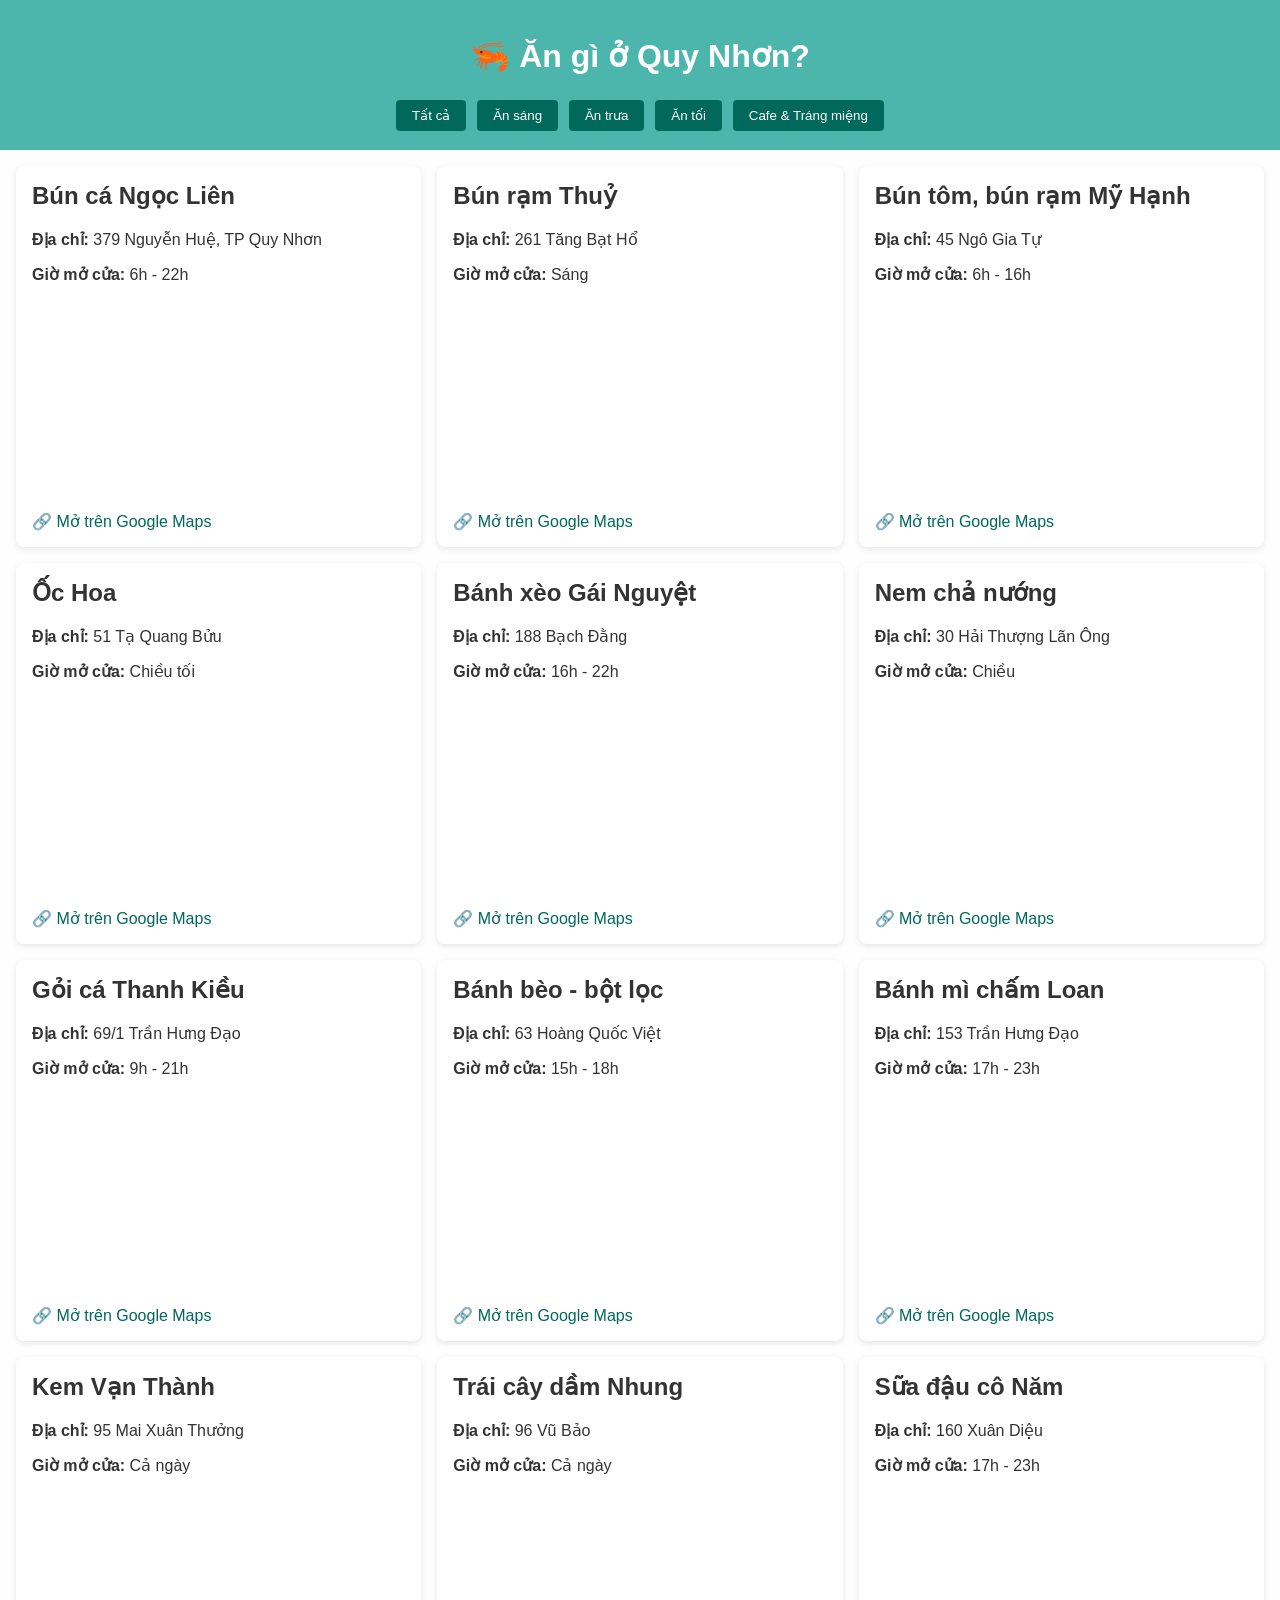
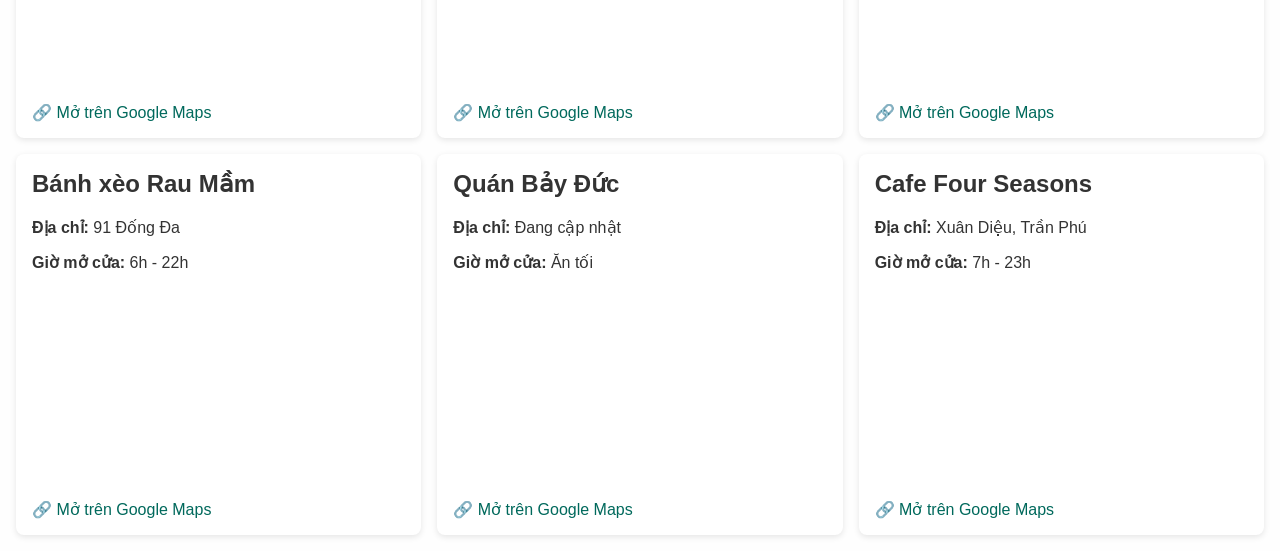
==== index.html @ 32afee28 "update1" ====
<!DOCTYPE html>
<html lang="vi">
<head>
  <meta charset="UTF-8" />
  <meta name="viewport" content="width=device-width, initial-scale=1.0" />
  <title>Địa điểm ăn uống Quy Nhơn</title>
  <link rel="stylesheet" href="style.css" />
</head>
<body>
  <header>
    <h1>🦐 Ăn gì ở Quy Nhơn?</h1>
    <nav>
      <button onclick="filterPlaces('all')">Tất cả</button>
      <button onclick="filterPlaces('breakfast')">Ăn sáng</button>
      <button onclick="filterPlaces('lunch')">Ăn trưa</button>
      <button onclick="filterPlaces('dinner')">Ăn tối</button>
      <button onclick="filterPlaces('drink')">Cafe & Tráng miệng</button>
    </nav>
  </header>
  <main id="places">
    <!-- Địa điểm sẽ được thêm ở đây -->
  </main>
  <script>
    const places = [
      {
        name: "Bún cá Ngọc Liên",
        type: "breakfast",
        address: "379 Nguyễn Huệ, TP Quy Nhơn",
        hours: "6h - 22h",
        mapEmbed: "https://www.google.com/maps?q=379+Nguyễn+Huệ,+Quy+Nhơn&output=embed",
        mapLink: "https://www.google.com/maps/search/?api=1&query=379+Nguyễn+Huệ,+Quy+Nhơn"
      },
      {
        name: "Bún rạm Thuỷ",
        type: "breakfast",
        address: "261 Tăng Bạt Hổ",
        hours: "Sáng",
        mapEmbed: "https://www.google.com/maps?q=261+Tăng+Bạt+Hổ,+Quy+Nhơn&output=embed",
        mapLink: "https://www.google.com/maps/search/?api=1&query=261+Tăng+Bạt+Hổ,+Quy+Nhơn"
      },
      {
        name: "Bún tôm, bún rạm Mỹ Hạnh",
        type: "breakfast",
        address: "45 Ngô Gia Tự",
        hours: "6h - 16h",
        mapEmbed: "https://www.google.com/maps?q=45+Ngô+Gia+Tự,+Quy+Nhơn&output=embed",
        mapLink: "https://www.google.com/maps/search/?api=1&query=45+Ngô+Gia+Tự,+Quy+Nhơn"
      },
      {
        name: "Ốc Hoa",
        type: "dinner",
        address: "51 Tạ Quang Bửu",
        hours: "Chiều tối",
        mapEmbed: "https://www.google.com/maps?q=51+Tạ+Quang+Bửu,+Quy+Nhơn&output=embed",
        mapLink: "https://www.google.com/maps/search/?api=1&query=51+Tạ+Quang+Bửu,+Quy+Nhơn"
      },
      {
        name: "Bánh xèo Gái Nguyệt",
        type: "dinner",
        address: "188 Bạch Đằng",
        hours: "16h - 22h",
        mapEmbed: "https://www.google.com/maps?q=188+Bạch+Đằng,+Quy+Nhơn&output=embed",
        mapLink: "https://www.google.com/maps/search/?api=1&query=188+Bạch+Đằng,+Quy+Nhơn"
      },
      {
        name: "Nem chả nướng",
        type: "dinner",
        address: "30 Hải Thượng Lãn Ông",
        hours: "Chiều",
        mapEmbed: "https://www.google.com/maps?q=30+Hải+Thượng+Lãn+Ông,+Quy+Nhơn&output=embed",
        mapLink: "https://www.google.com/maps/search/?api=1&query=30+Hải+Thượng+Lãn+Ông,+Quy+Nhơn"
      },
      {
        name: "Gỏi cá Thanh Kiều",
        type: "lunch",
        address: "69/1 Trần Hưng Đạo",
        hours: "9h - 21h",
        mapEmbed: "https://www.google.com/maps?q=69/1+Trần+Hưng+Đạo,+Quy+Nhơn&output=embed",
        mapLink: "https://www.google.com/maps/search/?api=1&query=69/1+Trần+Hưng+Đạo,+Quy+Nhơn"
      },
      {
        name: "Bánh bèo - bột lọc",
        type: "dinner",
        address: "63 Hoàng Quốc Việt",
        hours: "15h - 18h",
        mapEmbed: "https://www.google.com/maps?q=63+Hoàng+Quốc+Việt,+Quy+Nhơn&output=embed",
        mapLink: "https://www.google.com/maps/search/?api=1&query=63+Hoàng+Quốc+Việt,+Quy+Nhơn"
      },
      {
        name: "Bánh mì chấm Loan",
        type: "dinner",
        address: "153 Trần Hưng Đạo",
        hours: "17h - 23h",
        mapEmbed: "https://www.google.com/maps?q=153+Trần+Hưng+Đạo,+Quy+Nhơn&output=embed",
        mapLink: "https://www.google.com/maps/search/?api=1&query=153+Trần+Hưng+Đạo,+Quy+Nhơn"
      },
      {
        name: "Kem Vạn Thành",
        type: "drink",
        address: "95 Mai Xuân Thưởng",
        hours: "Cả ngày",
        mapEmbed: "https://www.google.com/maps?q=95+Mai+Xuân+Thưởng,+Quy+Nhơn&output=embed",
        mapLink: "https://www.google.com/maps/search/?api=1&query=95+Mai+Xuân+Thưởng,+Quy+Nhơn"
      },
      {
        name: "Trái cây dầm Nhung",
        type: "drink",
        address: "96 Vũ Bảo",
        hours: "Cả ngày",
        mapEmbed: "https://www.google.com/maps?q=96+Vũ+Bảo,+Quy+Nhơn&output=embed",
        mapLink: "https://www.google.com/maps/search/?api=1&query=96+Vũ+Bảo,+Quy+Nhơn"
      },
      {
        name: "Sữa đậu cô Năm",
        type: "drink",
        address: "160 Xuân Diệu",
        hours: "17h - 23h",
        mapEmbed: "https://www.google.com/maps?q=160+Xuân+Diệu,+Quy+Nhơn&output=embed",
        mapLink: "https://www.google.com/maps/search/?api=1&query=160+Xuân+Diệu,+Quy+Nhơn"
      },
      {
        name: "Bánh xèo Rau Mầm",
        type: "breakfast",
        address: "91 Đống Đa",
        hours: "6h - 22h",
        mapEmbed: "https://www.google.com/maps?q=91+Đống+Đa,+Quy+Nhơn&output=embed",
        mapLink: "https://www.google.com/maps/search/?api=1&query=91+Đống+Đa,+Quy+Nhơn"
      },
      {
        name: "Quán Bảy Đức",
        type: "dinner",
        address: "Đang cập nhật",
        hours: "Ăn tối",
        mapEmbed: "https://www.google.com/maps?q=quán+bảy+đức+quy+nhơn&output=embed",
        mapLink: "https://www.google.com/maps/search/?api=1&query=quán+bảy+đức+quy+nhơn"
      },
      {
        name: "Cafe Four Seasons",
        type: "drink",
        address: "Xuân Diệu, Trần Phú",
        hours: "7h - 23h",
        mapEmbed: "https://www.google.com/maps?q=four+seasons+quy+nhơn&output=embed",
        mapLink: "https://www.google.com/maps/search/?api=1&query=four+seasons+quy+nhơn"
      }
    ];

    function renderPlaces() {
      const container = document.getElementById('places');
      container.innerHTML = '';
      for (const place of places) {
        const card = document.createElement('div');
        card.className = `card ${place.type}`;
        card.innerHTML = `
          <h2>${place.name}</h2>
          <p><strong>Địa chỉ:</strong> ${place.address}</p>
          <p><strong>Giờ mở cửa:</strong> ${place.hours}</p>
          <div class="map-frame">
            <iframe src="${place.mapEmbed}" loading="lazy"></iframe>
          </div>
          <a class="map-link" href="${place.mapLink}" target="_blank">🔗 Mở trên Google Maps</a>
        `;
        container.appendChild(card);
      }
    }

    function filterPlaces(type) {
      const cards = document.querySelectorAll('.card');
      cards.forEach(card => {
        if (type === 'all' || card.classList.contains(type)) {
          card.style.display = 'block';
        } else {
          card.style.display = 'none';
        }
      });
    }

    renderPlaces();
  </script>
</body>
</html>
---- style.css ----
body {
  font-family: "Segoe UI", sans-serif;
  margin: 0;
  padding: 0;
  background: #fefefe;
  color: #333;
}

header {
  background-color: #4db6ac;
  color: white;
  padding: 1rem;
  text-align: center;
}

nav button {
  margin: 0.2rem;
  padding: 0.5rem 1rem;
  border: none;
  background: #00695c;
  color: white;
  border-radius: 4px;
  cursor: pointer;
}

nav button:hover {
  background: #004d40;
}

main {
  padding: 1rem;
  display: grid;
  grid-template-columns: repeat(auto-fit, minmax(320px, 1fr));
  gap: 1rem;
}

.card {
  background: white;
  border-radius: 8px;
  box-shadow: 0 2px 6px rgba(0, 0, 0, 0.1);
  padding: 1rem;
}

.card h2 {
  margin-top: 0;
}

.map-frame iframe {
  width: 100%;
  height: 200px;
  border: 0;
  border-radius: 4px;
}

.map-link {
  display: inline-block;
  margin-top: 0.5rem;
  color: #00695c;
  text-decoration: none;
}

.map-link:hover {
  text-decoration: underline;
}
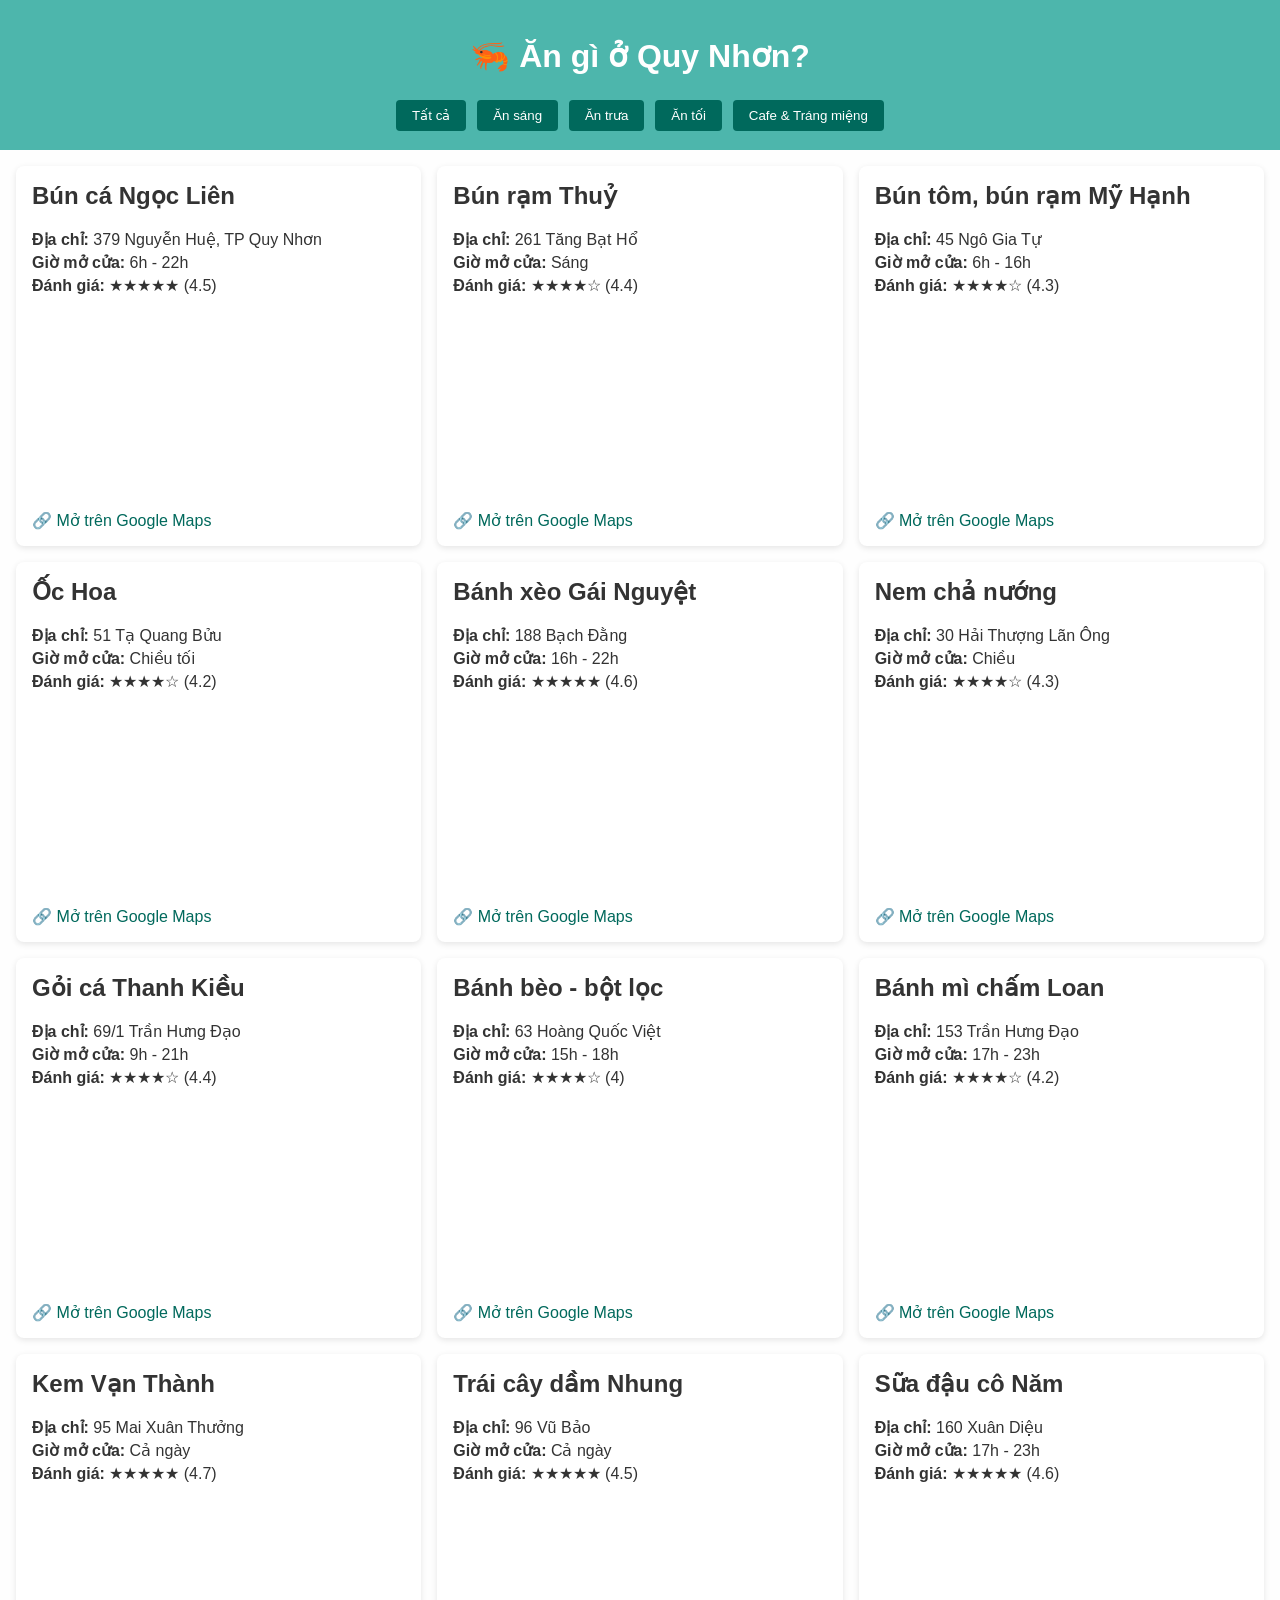
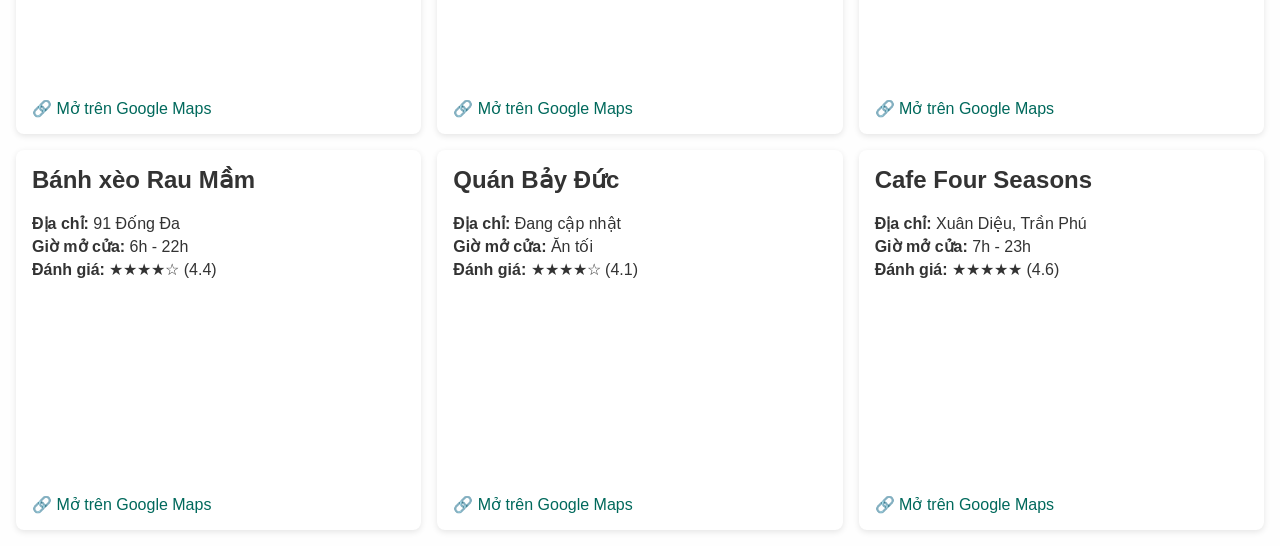
==== commit ddd96b86: "choll choll" ====
--- a/index.html
+++ b/index.html
@@ -4,7 +4,7 @@
   <meta charset="UTF-8" />
   <meta name="viewport" content="width=device-width, initial-scale=1.0" />
   <title>Địa điểm ăn uống Quy Nhơn</title>
-  <link rel="stylesheet" href="style.css" />
+  <link rel="stylesheet" href="style.css?v=20250730" />
 </head>
 <body>
   <header>
@@ -27,6 +27,7 @@
         type: "breakfast",
         address: "379 Nguyễn Huệ, TP Quy Nhơn",
         hours: "6h - 22h",
+        rating: 4.5,
         mapEmbed: "https://www.google.com/maps?q=379+Nguyễn+Huệ,+Quy+Nhơn&output=embed",
         mapLink: "https://www.google.com/maps/search/?api=1&query=379+Nguyễn+Huệ,+Quy+Nhơn"
       },
@@ -35,6 +36,7 @@
         type: "breakfast",
         address: "261 Tăng Bạt Hổ",
         hours: "Sáng",
+        rating: 4.4,
         mapEmbed: "https://www.google.com/maps?q=261+Tăng+Bạt+Hổ,+Quy+Nhơn&output=embed",
         mapLink: "https://www.google.com/maps/search/?api=1&query=261+Tăng+Bạt+Hổ,+Quy+Nhơn"
       },
@@ -43,6 +45,7 @@
         type: "breakfast",
         address: "45 Ngô Gia Tự",
         hours: "6h - 16h",
+        rating: 4.3,
         mapEmbed: "https://www.google.com/maps?q=45+Ngô+Gia+Tự,+Quy+Nhơn&output=embed",
         mapLink: "https://www.google.com/maps/search/?api=1&query=45+Ngô+Gia+Tự,+Quy+Nhơn"
       },
@@ -51,6 +54,7 @@
         type: "dinner",
         address: "51 Tạ Quang Bửu",
         hours: "Chiều tối",
+        rating: 4.2,
         mapEmbed: "https://www.google.com/maps?q=51+Tạ+Quang+Bửu,+Quy+Nhơn&output=embed",
         mapLink: "https://www.google.com/maps/search/?api=1&query=51+Tạ+Quang+Bửu,+Quy+Nhơn"
       },
@@ -59,6 +63,7 @@
         type: "dinner",
         address: "188 Bạch Đằng",
         hours: "16h - 22h",
+        rating: 4.6,
         mapEmbed: "https://www.google.com/maps?q=188+Bạch+Đằng,+Quy+Nhơn&output=embed",
         mapLink: "https://www.google.com/maps/search/?api=1&query=188+Bạch+Đằng,+Quy+Nhơn"
       },
@@ -67,6 +72,7 @@
         type: "dinner",
         address: "30 Hải Thượng Lãn Ông",
         hours: "Chiều",
+        rating: 4.3,
         mapEmbed: "https://www.google.com/maps?q=30+Hải+Thượng+Lãn+Ông,+Quy+Nhơn&output=embed",
         mapLink: "https://www.google.com/maps/search/?api=1&query=30+Hải+Thượng+Lãn+Ông,+Quy+Nhơn"
       },
@@ -75,6 +81,7 @@
         type: "lunch",
         address: "69/1 Trần Hưng Đạo",
         hours: "9h - 21h",
+        rating: 4.4,
         mapEmbed: "https://www.google.com/maps?q=69/1+Trần+Hưng+Đạo,+Quy+Nhơn&output=embed",
         mapLink: "https://www.google.com/maps/search/?api=1&query=69/1+Trần+Hưng+Đạo,+Quy+Nhơn"
       },
@@ -83,6 +90,7 @@
         type: "dinner",
         address: "63 Hoàng Quốc Việt",
         hours: "15h - 18h",
+        rating: 4.0,
         mapEmbed: "https://www.google.com/maps?q=63+Hoàng+Quốc+Việt,+Quy+Nhơn&output=embed",
         mapLink: "https://www.google.com/maps/search/?api=1&query=63+Hoàng+Quốc+Việt,+Quy+Nhơn"
       },
@@ -91,6 +99,7 @@
         type: "dinner",
         address: "153 Trần Hưng Đạo",
         hours: "17h - 23h",
+        rating: 4.2,
         mapEmbed: "https://www.google.com/maps?q=153+Trần+Hưng+Đạo,+Quy+Nhơn&output=embed",
         mapLink: "https://www.google.com/maps/search/?api=1&query=153+Trần+Hưng+Đạo,+Quy+Nhơn"
       },
@@ -99,6 +108,7 @@
         type: "drink",
         address: "95 Mai Xuân Thưởng",
         hours: "Cả ngày",
+        rating: 4.7,
         mapEmbed: "https://www.google.com/maps?q=95+Mai+Xuân+Thưởng,+Quy+Nhơn&output=embed",
         mapLink: "https://www.google.com/maps/search/?api=1&query=95+Mai+Xuân+Thưởng,+Quy+Nhơn"
       },
@@ -107,6 +117,7 @@
         type: "drink",
         address: "96 Vũ Bảo",
         hours: "Cả ngày",
+        rating: 4.5,
         mapEmbed: "https://www.google.com/maps?q=96+Vũ+Bảo,+Quy+Nhơn&output=embed",
         mapLink: "https://www.google.com/maps/search/?api=1&query=96+Vũ+Bảo,+Quy+Nhơn"
       },
@@ -115,6 +126,7 @@
         type: "drink",
         address: "160 Xuân Diệu",
         hours: "17h - 23h",
+        rating: 4.6,
         mapEmbed: "https://www.google.com/maps?q=160+Xuân+Diệu,+Quy+Nhơn&output=embed",
         mapLink: "https://www.google.com/maps/search/?api=1&query=160+Xuân+Diệu,+Quy+Nhơn"
       },
@@ -123,6 +135,7 @@
         type: "breakfast",
         address: "91 Đống Đa",
         hours: "6h - 22h",
+        rating: 4.4,
         mapEmbed: "https://www.google.com/maps?q=91+Đống+Đa,+Quy+Nhơn&output=embed",
         mapLink: "https://www.google.com/maps/search/?api=1&query=91+Đống+Đa,+Quy+Nhơn"
       },
@@ -131,6 +144,7 @@
         type: "dinner",
         address: "Đang cập nhật",
         hours: "Ăn tối",
+        rating: 4.1,
         mapEmbed: "https://www.google.com/maps?q=quán+bảy+đức+quy+nhơn&output=embed",
         mapLink: "https://www.google.com/maps/search/?api=1&query=quán+bảy+đức+quy+nhơn"
       },
@@ -139,6 +153,7 @@
         type: "drink",
         address: "Xuân Diệu, Trần Phú",
         hours: "7h - 23h",
+        rating: 4.6,
         mapEmbed: "https://www.google.com/maps?q=four+seasons+quy+nhơn&output=embed",
         mapLink: "https://www.google.com/maps/search/?api=1&query=four+seasons+quy+nhơn"
       }
@@ -150,10 +165,12 @@
       for (const place of places) {
         const card = document.createElement('div');
         card.className = `card ${place.type}`;
+        const stars = '★'.repeat(Math.round(place.rating)) + '☆'.repeat(5 - Math.round(place.rating));
         card.innerHTML = `
           <h2>${place.name}</h2>
           <p><strong>Địa chỉ:</strong> ${place.address}</p>
           <p><strong>Giờ mở cửa:</strong> ${place.hours}</p>
+          <p><strong>Đánh giá:</strong> ${stars} (${place.rating})</p>
           <div class="map-frame">
             <iframe src="${place.mapEmbed}" loading="lazy"></iframe>
           </div>
--- a/style.css
+++ b/style.css
@@ -45,6 +45,10 @@
   margin-top: 0;
 }
 
+.card p {
+  margin: 0.25rem 0;
+}
+
 .map-frame iframe {
   width: 100%;
   height: 200px;
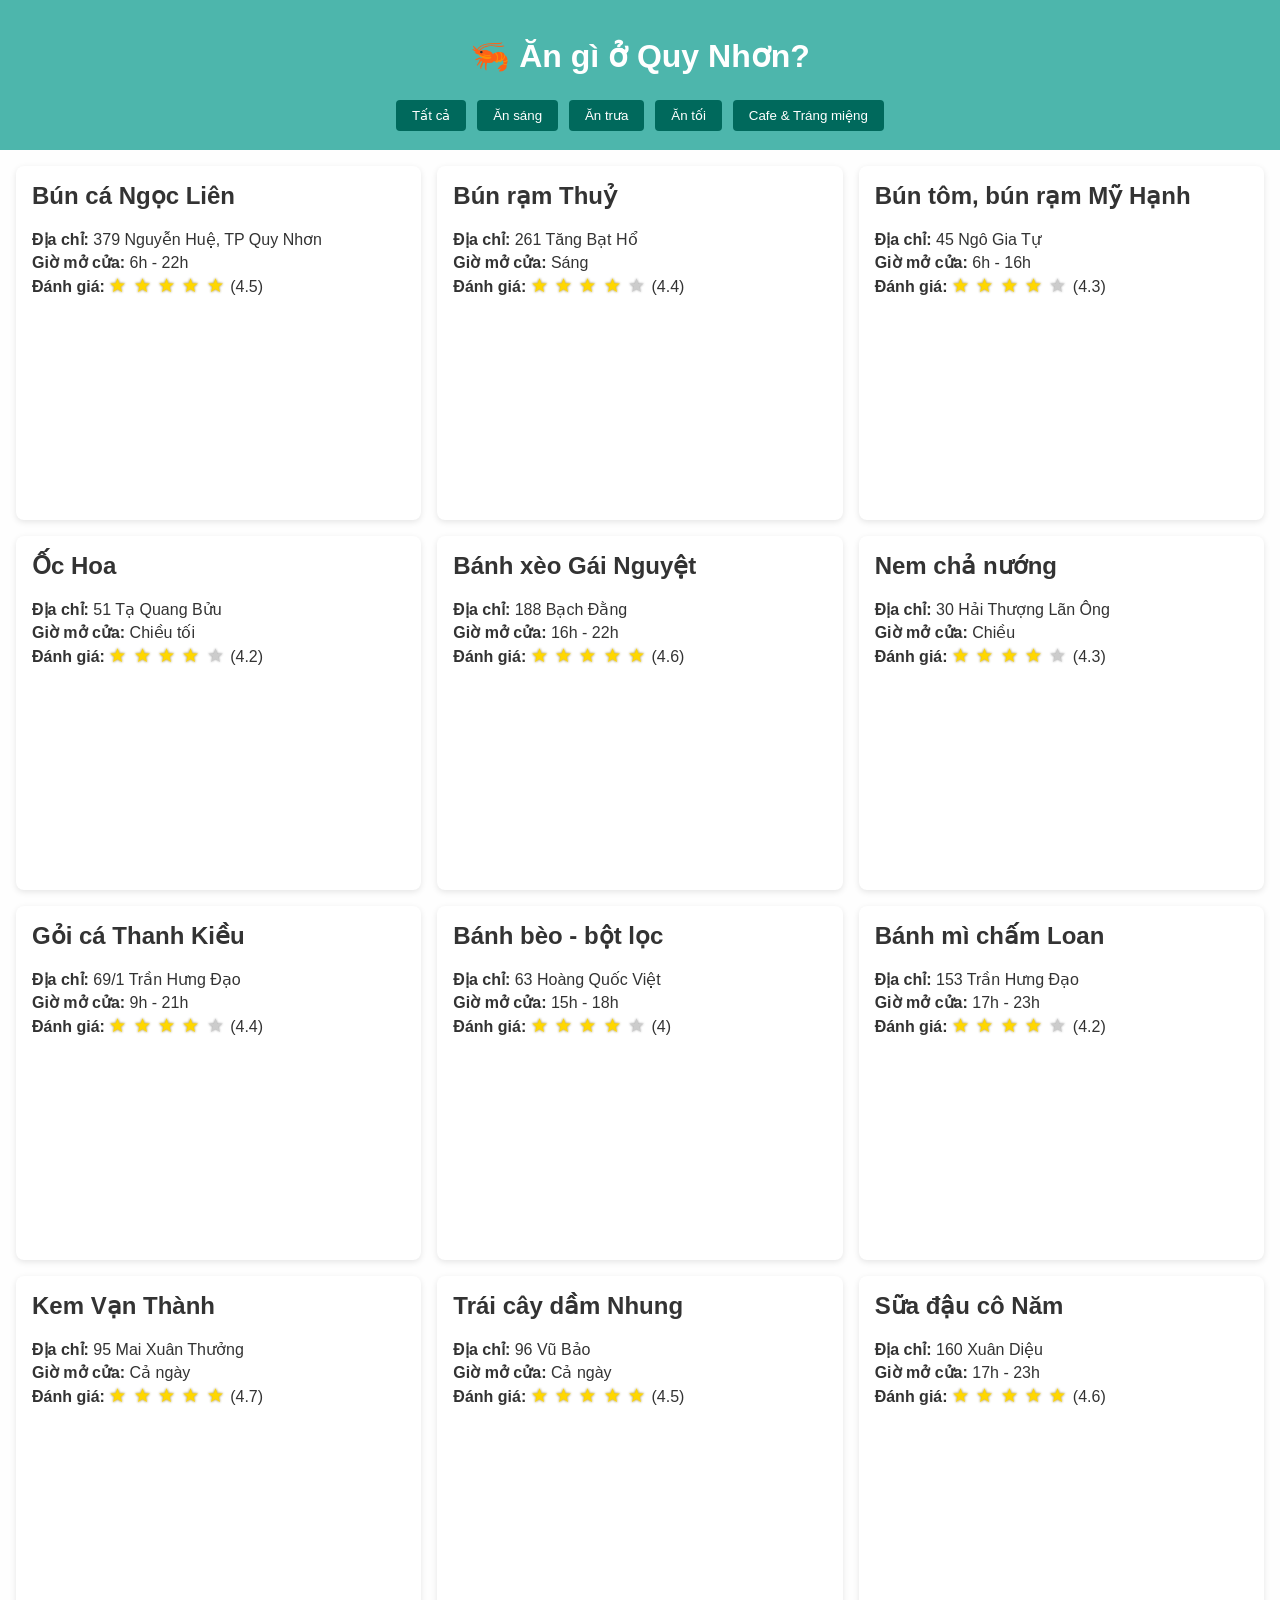
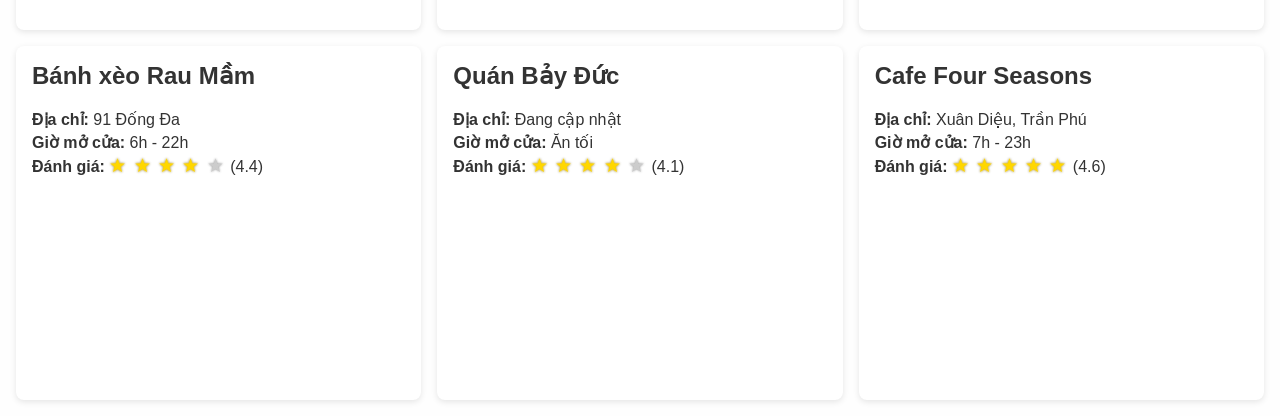
==== commit ddd75ead: "hehe" ====
--- a/index.html
+++ b/index.html
@@ -22,142 +22,128 @@
   </main>
   <script>
     const places = [
-      {
-        name: "Bún cá Ngọc Liên",
-        type: "breakfast",
-        address: "379 Nguyễn Huệ, TP Quy Nhơn",
-        hours: "6h - 22h",
-        rating: 4.5,
-        mapEmbed: "https://www.google.com/maps?q=379+Nguyễn+Huệ,+Quy+Nhơn&output=embed",
-        mapLink: "https://www.google.com/maps/search/?api=1&query=379+Nguyễn+Huệ,+Quy+Nhơn"
-      },
-      {
-        name: "Bún rạm Thuỷ",
-        type: "breakfast",
-        address: "261 Tăng Bạt Hổ",
-        hours: "Sáng",
-        rating: 4.4,
-        mapEmbed: "https://www.google.com/maps?q=261+Tăng+Bạt+Hổ,+Quy+Nhơn&output=embed",
-        mapLink: "https://www.google.com/maps/search/?api=1&query=261+Tăng+Bạt+Hổ,+Quy+Nhơn"
-      },
-      {
-        name: "Bún tôm, bún rạm Mỹ Hạnh",
-        type: "breakfast",
-        address: "45 Ngô Gia Tự",
-        hours: "6h - 16h",
-        rating: 4.3,
-        mapEmbed: "https://www.google.com/maps?q=45+Ngô+Gia+Tự,+Quy+Nhơn&output=embed",
-        mapLink: "https://www.google.com/maps/search/?api=1&query=45+Ngô+Gia+Tự,+Quy+Nhơn"
-      },
-      {
-        name: "Ốc Hoa",
-        type: "dinner",
-        address: "51 Tạ Quang Bửu",
-        hours: "Chiều tối",
-        rating: 4.2,
-        mapEmbed: "https://www.google.com/maps?q=51+Tạ+Quang+Bửu,+Quy+Nhơn&output=embed",
-        mapLink: "https://www.google.com/maps/search/?api=1&query=51+Tạ+Quang+Bửu,+Quy+Nhơn"
-      },
-      {
-        name: "Bánh xèo Gái Nguyệt",
-        type: "dinner",
-        address: "188 Bạch Đằng",
-        hours: "16h - 22h",
-        rating: 4.6,
-        mapEmbed: "https://www.google.com/maps?q=188+Bạch+Đằng,+Quy+Nhơn&output=embed",
-        mapLink: "https://www.google.com/maps/search/?api=1&query=188+Bạch+Đằng,+Quy+Nhơn"
-      },
-      {
-        name: "Nem chả nướng",
-        type: "dinner",
-        address: "30 Hải Thượng Lãn Ông",
-        hours: "Chiều",
-        rating: 4.3,
-        mapEmbed: "https://www.google.com/maps?q=30+Hải+Thượng+Lãn+Ông,+Quy+Nhơn&output=embed",
-        mapLink: "https://www.google.com/maps/search/?api=1&query=30+Hải+Thượng+Lãn+Ông,+Quy+Nhơn"
-      },
-      {
-        name: "Gỏi cá Thanh Kiều",
-        type: "lunch",
-        address: "69/1 Trần Hưng Đạo",
-        hours: "9h - 21h",
-        rating: 4.4,
-        mapEmbed: "https://www.google.com/maps?q=69/1+Trần+Hưng+Đạo,+Quy+Nhơn&output=embed",
-        mapLink: "https://www.google.com/maps/search/?api=1&query=69/1+Trần+Hưng+Đạo,+Quy+Nhơn"
-      },
-      {
-        name: "Bánh bèo - bột lọc",
-        type: "dinner",
-        address: "63 Hoàng Quốc Việt",
-        hours: "15h - 18h",
-        rating: 4.0,
-        mapEmbed: "https://www.google.com/maps?q=63+Hoàng+Quốc+Việt,+Quy+Nhơn&output=embed",
-        mapLink: "https://www.google.com/maps/search/?api=1&query=63+Hoàng+Quốc+Việt,+Quy+Nhơn"
-      },
-      {
-        name: "Bánh mì chấm Loan",
-        type: "dinner",
-        address: "153 Trần Hưng Đạo",
-        hours: "17h - 23h",
-        rating: 4.2,
-        mapEmbed: "https://www.google.com/maps?q=153+Trần+Hưng+Đạo,+Quy+Nhơn&output=embed",
-        mapLink: "https://www.google.com/maps/search/?api=1&query=153+Trần+Hưng+Đạo,+Quy+Nhơn"
-      },
-      {
-        name: "Kem Vạn Thành",
-        type: "drink",
-        address: "95 Mai Xuân Thưởng",
-        hours: "Cả ngày",
-        rating: 4.7,
-        mapEmbed: "https://www.google.com/maps?q=95+Mai+Xuân+Thưởng,+Quy+Nhơn&output=embed",
-        mapLink: "https://www.google.com/maps/search/?api=1&query=95+Mai+Xuân+Thưởng,+Quy+Nhơn"
-      },
-      {
-        name: "Trái cây dầm Nhung",
-        type: "drink",
-        address: "96 Vũ Bảo",
-        hours: "Cả ngày",
-        rating: 4.5,
-        mapEmbed: "https://www.google.com/maps?q=96+Vũ+Bảo,+Quy+Nhơn&output=embed",
-        mapLink: "https://www.google.com/maps/search/?api=1&query=96+Vũ+Bảo,+Quy+Nhơn"
-      },
-      {
-        name: "Sữa đậu cô Năm",
-        type: "drink",
-        address: "160 Xuân Diệu",
-        hours: "17h - 23h",
-        rating: 4.6,
-        mapEmbed: "https://www.google.com/maps?q=160+Xuân+Diệu,+Quy+Nhơn&output=embed",
-        mapLink: "https://www.google.com/maps/search/?api=1&query=160+Xuân+Diệu,+Quy+Nhơn"
-      },
-      {
-        name: "Bánh xèo Rau Mầm",
-        type: "breakfast",
-        address: "91 Đống Đa",
-        hours: "6h - 22h",
-        rating: 4.4,
-        mapEmbed: "https://www.google.com/maps?q=91+Đống+Đa,+Quy+Nhơn&output=embed",
-        mapLink: "https://www.google.com/maps/search/?api=1&query=91+Đống+Đa,+Quy+Nhơn"
-      },
-      {
-        name: "Quán Bảy Đức",
-        type: "dinner",
-        address: "Đang cập nhật",
-        hours: "Ăn tối",
-        rating: 4.1,
-        mapEmbed: "https://www.google.com/maps?q=quán+bảy+đức+quy+nhơn&output=embed",
-        mapLink: "https://www.google.com/maps/search/?api=1&query=quán+bảy+đức+quy+nhơn"
-      },
-      {
-        name: "Cafe Four Seasons",
-        type: "drink",
-        address: "Xuân Diệu, Trần Phú",
-        hours: "7h - 23h",
-        rating: 4.6,
-        mapEmbed: "https://www.google.com/maps?q=four+seasons+quy+nhơn&output=embed",
-        mapLink: "https://www.google.com/maps/search/?api=1&query=four+seasons+quy+nhơn"
-      }
-    ];
+  {
+    name: "Bún cá Ngọc Liên",
+    type: "breakfast",
+    address: "379 Nguyễn Huệ, TP Quy Nhơn",
+    hours: "6h - 22h",
+    rating: 4.5,
+    mapEmbed: `<iframe src="https://www.google.com/maps/embed?pb=!1m18!1m12!1m3!1d3875.2275085797282!2d109.22188807591878!3d13.765149286628127!2m3!1f0!2f0!3f0!3m2!1i1024!2i768!4f13.1!3m3!1m2!1s0x316f6b56792d1bf7%3A0x46b8294ab06261e!2zQsO6biBjw6EgTmfhu41jIExpw6pu!5e0!3m2!1sen!2sus!4v1753886943942!5m2!1sen!2sus" width="100%" height="200" style="border:0;" allowfullscreen="" loading="lazy" referrerpolicy="no-referrer-when-downgrade"></iframe>`
+  },
+  {
+    name: "Bún rạm Thuỷ",
+    type: "breakfast",
+    address: "261 Tăng Bạt Hổ",
+    hours: "Sáng",
+    rating: 4.4,
+    mapEmbed: `<iframe src="https://www.google.com/maps/embed?pb=!1m18!1m12!1m3!1d7750.314581172278!2d109.21744544498115!3d13.769386496497127!2m3!1f0!2f0!3f0!3m2!1i1024!2i768!4f13.1!3m3!1m2!1s0x316f6c8fb9197ed9%3A0x221dcd0cd0d2b53!2zQsO6biBUaMO5eQ!5e0!3m2!1svi!2s!4v1753887509647!5m2!1svi!2s" width="600" height="450" style="border:0;" allowfullscreen="" loading="lazy" referrerpolicy="no-referrer-when-downgrade"></iframe>`
+  },
+  {
+    name: "Bún tôm, bún rạm Mỹ Hạnh",
+    type: "breakfast",
+    address: "45 Ngô Gia Tự",
+    hours: "6h - 16h",
+    rating: 4.3,
+    mapEmbed: `<iframe src="https://www.google.com/maps/embed?pb=!1m18!1m12!1m3!1d3875.3841064978233!2d109.20820457591881!3d13.755694986636692!2m3!1f0!2f0!3f0!3m2!1i1024!2i768!4f13.1!3m3!1m2!1s0x316f6d90ebec3cad%3A0xc853aab0afac788e!2zQsO6biBS4bqhbSAtIELDum4gVMO0bSBN4bu5IEjhuqFuaCBRdXkgTmjGoW4!5e0!3m2!1svi!2s!4v1753887624003!5m2!1svi!2s" width="600" height="450" style="border:0;" allowfullscreen="" loading="lazy" referrerpolicy="no-referrer-when-downgrade"></iframe>`
+  },
+  {
+    name: "Ốc Hoa",
+    type: "dinner",
+    address: "51 Tạ Quang Bửu",
+    hours: "Chiều tối",
+    rating: 4.2,
+    mapEmbed: `<iframe src="https://www.google.com/maps/embed?pb=!1m18!1m12!1m3!1d3992179.435057829!2d105.29840715026917!3d12.274465958682653!2m3!1f0!2f0!3f0!3m2!1i1024!2i768!4f13.1!3m3!1m2!1s0x316f6bfd2b3687bf%3A0x6fa4542d4eb0a81!2z4buQYyBIb2E!5e0!3m2!1svi!2s!4v1753887661133!5m2!1svi!2s" width="600" height="450" style="border:0;" allowfullscreen="" loading="lazy" referrerpolicy="no-referrer-when-downgrade"></iframe>`
+  },
+  {
+    name: "Bánh xèo Gái Nguyệt",
+    type: "dinner",
+    address: "188 Bạch Đằng",
+    hours: "16h - 22h",
+    rating: 4.6,
+    mapEmbed: `<iframe src="https://www.google.com/maps/embed?pb=!1m18!1m12!1m3!1d3875.031934102652!2d109.23049737591896!3d13.776947786617567!2m3!1f0!2f0!3f0!3m2!1i1024!2i768!4f13.1!3m3!1m2!1s0x316f6d2f626b2621%3A0xbf4268cedbe83a8f!2zQsOhbmggeMOobyBnw6FpIE5ndXnhu4d0!5e0!3m2!1svi!2s!4v1753887702241!5m2!1svi!2s" width="600" height="450" style="border:0;" allowfullscreen="" loading="lazy" referrerpolicy="no-referrer-when-downgrade"></iframe>`
+  },
+  {
+    name: "Nem chả nướng",
+    type: "dinner",
+    address: "30 Hải Thượng Lãn Ông",
+    hours: "Chiều",
+    rating: 4.3,
+    mapEmbed: `<iframe src="https://www.google.com/maps/embed?pb=!1m18!1m12!1m3!1d3875.219565144838!2d109.22390327591873!3d13.76562868662771!2m3!1f0!2f0!3f0!3m2!1i1024!2i768!4f13.1!3m3!1m2!1s0x316f6dee7e3e0835%3A0x81d3d888e3cb1e8f!2zVHV54bq_dCBuZW0gY2jhuqMsIGLDoW5oIGN14buRbg!5e0!3m2!1sen!2sus!4v1753888309444!5m2!1sen!2sus" width="600" height="450" style="border:0;" allowfullscreen="" loading="lazy" referrerpolicy="no-referrer-when-downgrade"></iframe>`
+  },
+  {
+    name: "Gỏi cá Thanh Kiều",
+    type: "lunch",
+    address: "69/1 Trần Hưng Đạo",
+    hours: "9h - 21h",
+    rating: 4.4,
+    mapEmbed: `<iframe src="https://www.google.com/maps/embed?pb=!1m18!1m12!1m3!1d3875.1139500141385!2d109.244542275919!3d13.77200118662199!2m3!1f0!2f0!3f0!3m2!1i1024!2i768!4f13.1!3m3!1m2!1s0x316f6d385621fcfb%3A0x83319f4aa72cd7bc!2zR-G7j2kgQ8OhIFRoYW5oIEtp4buBdQ!5e0!3m2!1sen!2sus!4v1753888347079!5m2!1sen!2sus" width="600" height="450" style="border:0;" allowfullscreen="" loading="lazy" referrerpolicy="no-referrer-when-downgrade"></iframe>`
+  },
+  {
+    name: "Bánh bèo - bột lọc",
+    type: "dinner",
+    address: "63 Hoàng Quốc Việt",
+    hours: "15h - 18h",
+    rating: 4.0,
+    mapEmbed: `<iframe src="https://www.google.com/maps?q=63+Hoàng+Quốc+Việt,+Quy+Nhơn&output=embed" width="100%" height="200" style="border:0;" allowfullscreen="" loading="lazy"></iframe>`
+  },
+  {
+    name: "Bánh mì chấm Loan",
+    type: "dinner",
+    address: "153 Trần Hưng Đạo",
+    hours: "17h - 23h",
+    rating: 4.2,
+    mapEmbed: `<iframe src="https://www.google.com/maps?q=153+Trần+Hưng+Đạo,+Quy+Nhơn&output=embed" width="100%" height="200" style="border:0;" allowfullscreen="" loading="lazy"></iframe>`
+  },
+  {
+    name: "Kem Vạn Thành",
+    type: "drink",
+    address: "95 Mai Xuân Thưởng",
+    hours: "Cả ngày",
+    rating: 4.7,
+    mapEmbed: `<iframe src="https://www.google.com/maps?q=95+Mai+Xuân+Thưởng,+Quy+Nhơn&output=embed" width="100%" height="200" style="border:0;" allowfullscreen="" loading="lazy"></iframe>`
+  },
+  {
+    name: "Trái cây dầm Nhung",
+    type: "drink",
+    address: "96 Vũ Bảo",
+    hours: "Cả ngày",
+    rating: 4.5,
+    mapEmbed: `<iframe src="https://www.google.com/maps?q=96+Vũ+Bảo,+Quy+Nhơn&output=embed" width="100%" height="200" style="border:0;" allowfullscreen="" loading="lazy"></iframe>`
+  },
+  {
+    name: "Sữa đậu cô Năm",
+    type: "drink",
+    address: "160 Xuân Diệu",
+    hours: "17h - 23h",
+    rating: 4.6,
+    mapEmbed: `<iframe src="https://www.google.com/maps?q=160+Xuân+Diệu,+Quy+Nhơn&output=embed" width="100%" height="200" style="border:0;" allowfullscreen="" loading="lazy"></iframe>`
+  },
+  {
+    name: "Bánh xèo Rau Mầm",
+    type: "breakfast",
+    address: "91 Đống Đa",
+    hours: "6h - 22h",
+    rating: 4.4,
+    mapEmbed: `<iframe src="https://www.google.com/maps?q=91+Đống+Đa,+Quy+Nhơn&output=embed" width="100%" height="200" style="border:0;" allowfullscreen="" loading="lazy"></iframe>`
+  },
+  {
+    name: "Quán Bảy Đức",
+    type: "dinner",
+    address: "Đang cập nhật",
+    hours: "Ăn tối",
+    rating: 4.1,
+    mapEmbed: `<iframe src="https://www.google.com/maps?q=quán+bảy+đức+quy+nhơn&output=embed" width="100%" height="200" style="border:0;" allowfullscreen="" loading="lazy"></iframe>`
+  },
+  {
+    name: "Cafe Four Seasons",
+    type: "drink",
+    address: "Xuân Diệu, Trần Phú",
+    hours: "7h - 23h",
+    rating: 4.6,
+    mapEmbed: `<iframe src="https://www.google.com/maps?q=four+seasons+quy+nhơn&output=embed" width="100%" height="200" style="border:0;" allowfullscreen="" loading="lazy"></iframe>`
+  }
+];
+
 
     function renderPlaces() {
       const container = document.getElementById('places');
@@ -165,20 +151,23 @@
       for (const place of places) {
         const card = document.createElement('div');
         card.className = `card ${place.type}`;
-        const stars = '★'.repeat(Math.round(place.rating)) + '☆'.repeat(5 - Math.round(place.rating));
+        const stars = Array.from({ length: 5 }, (_, i) => `
+          <span class="star ${i < Math.round(place.rating) ? 'filled' : ''}">★</span>
+        `).join('');
+
         card.innerHTML = `
           <h2>${place.name}</h2>
           <p><strong>Địa chỉ:</strong> ${place.address}</p>
           <p><strong>Giờ mở cửa:</strong> ${place.hours}</p>
-          <p><strong>Đánh giá:</strong> ${stars} (${place.rating})</p>
+          <p><strong>Đánh giá:</strong> <span class="stars">${stars}</span> (${place.rating})</p>
           <div class="map-frame">
-            <iframe src="${place.mapEmbed}" loading="lazy"></iframe>
+            ${place.mapEmbed}
           </div>
-          <a class="map-link" href="${place.mapLink}" target="_blank">🔗 Mở trên Google Maps</a>
         `;
         container.appendChild(card);
       }
     }
+
 
     function filterPlaces(type) {
       const cards = document.querySelectorAll('.card');
--- a/style.css
+++ b/style.css
@@ -55,14 +55,25 @@
   border: 0;
   border-radius: 4px;
 }
-
-.map-link {
+.stars {
   display: inline-block;
-  margin-top: 0.5rem;
-  color: #00695c;
-  text-decoration: none;
+  font-size: 1.2rem;
+  line-height: 1;
 }
 
-.map-link:hover {
-  text-decoration: underline;
+.star {
+  color: #ccc;
+  transition: transform 0.2s ease;
+  display: inline-block;
+  margin-right: 2px;
+  filter: drop-shadow(0 0 1px #999);
 }
+
+.star.filled {
+  color: gold;
+  text-shadow: 0 0 2px #ffcc00;
+}
+
+.star:hover {
+  transform: scale(1.2);
+}
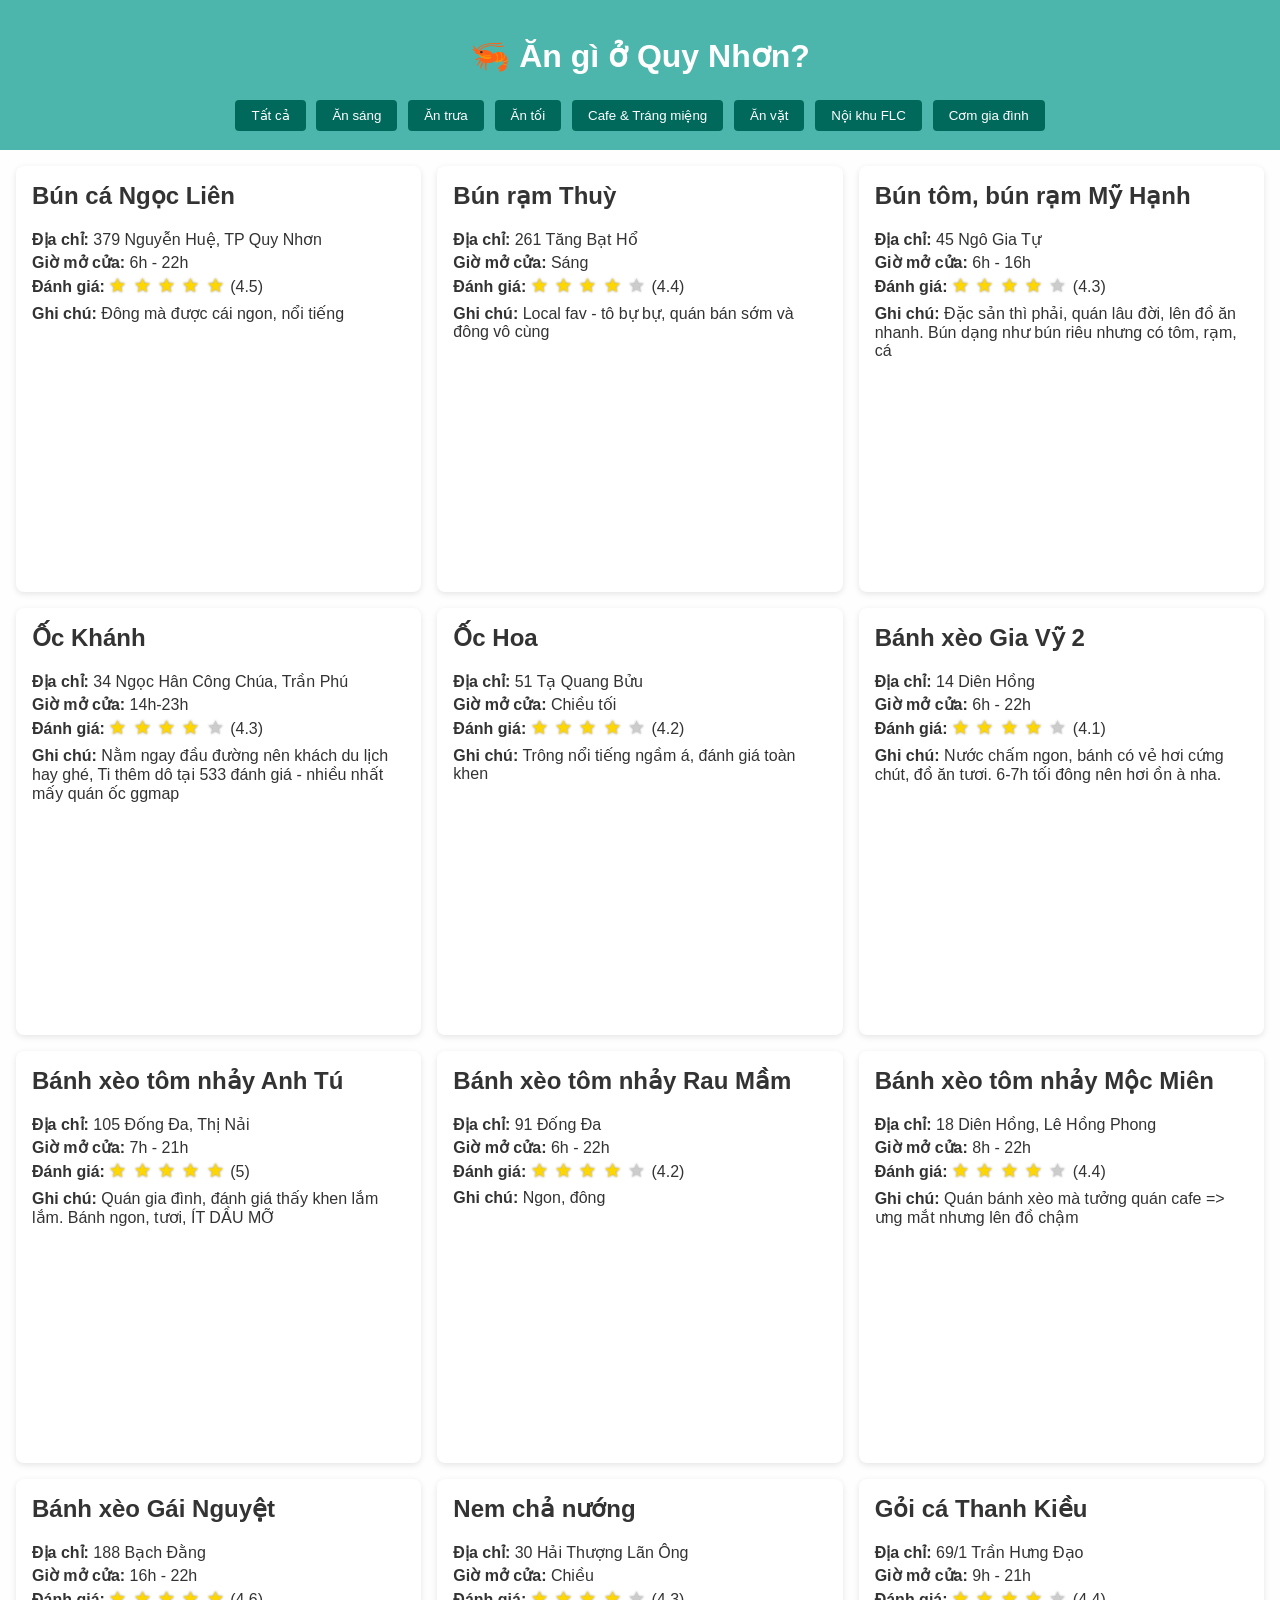
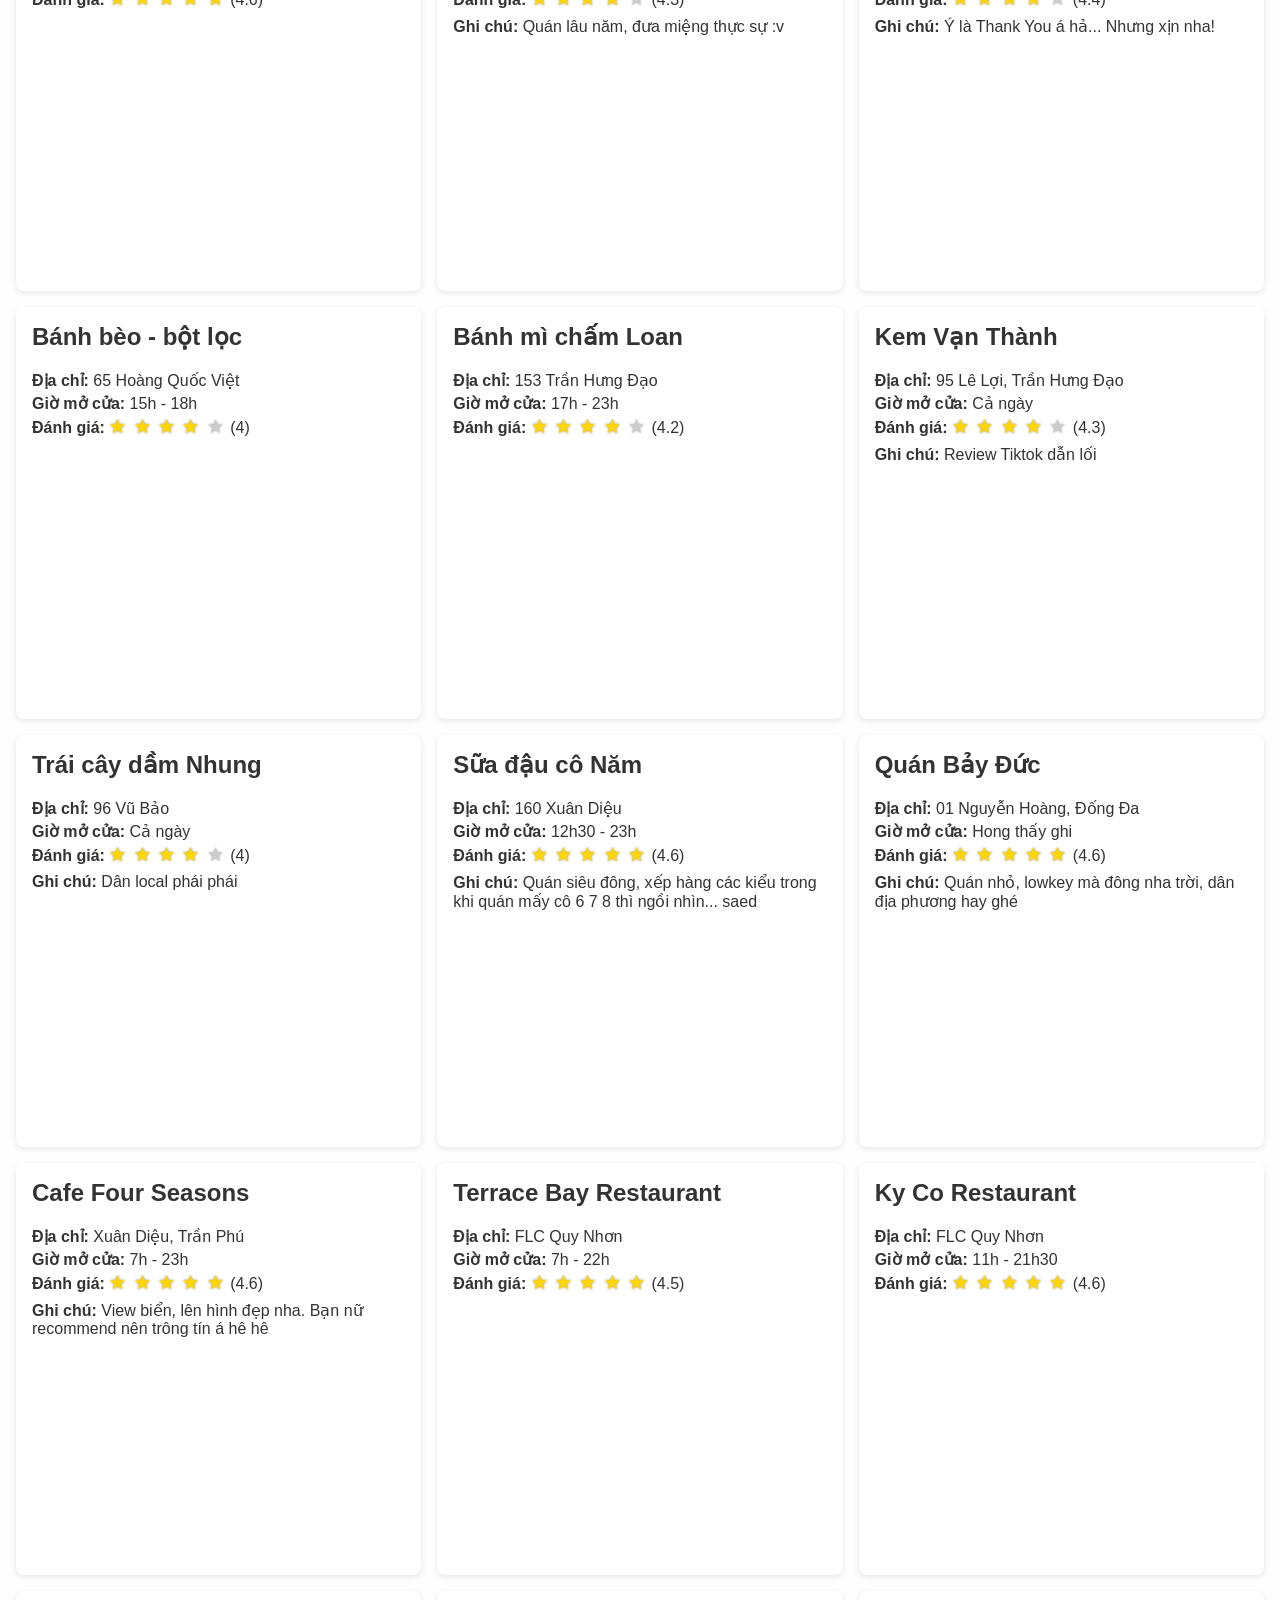
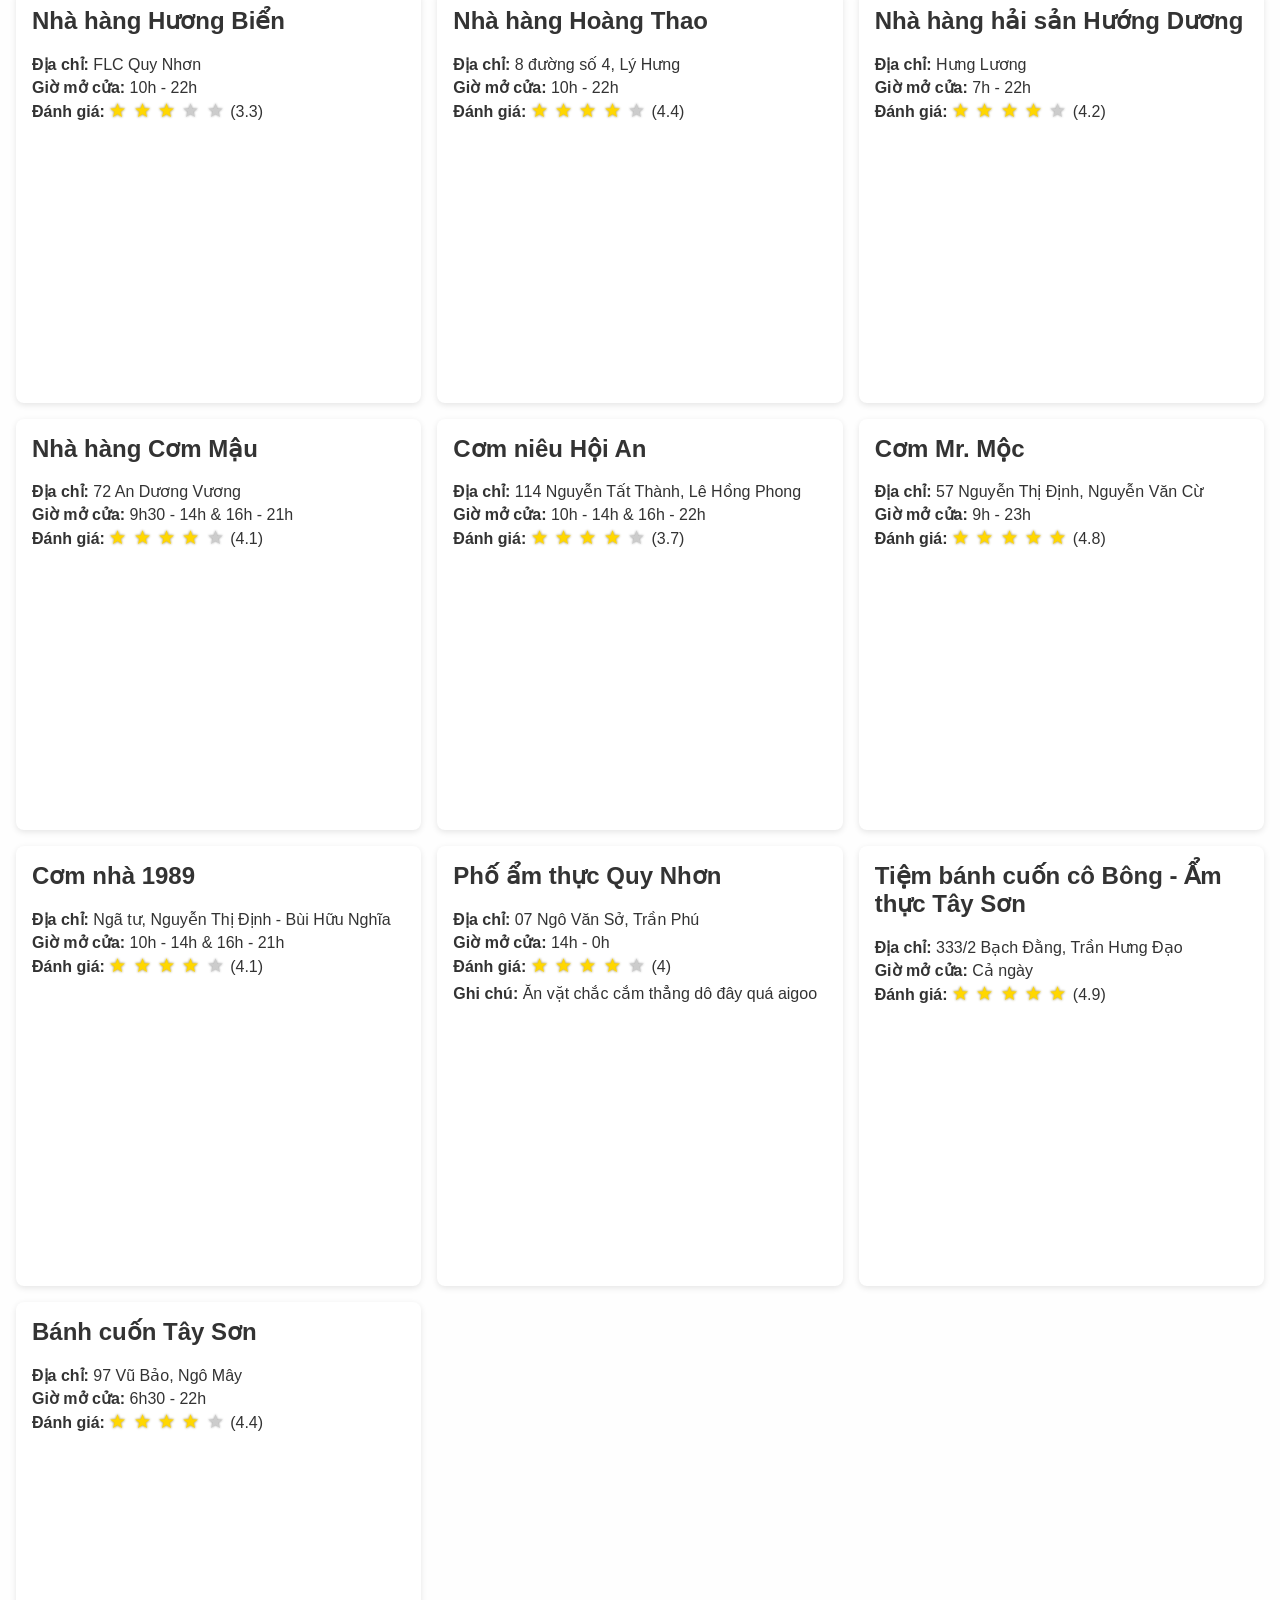
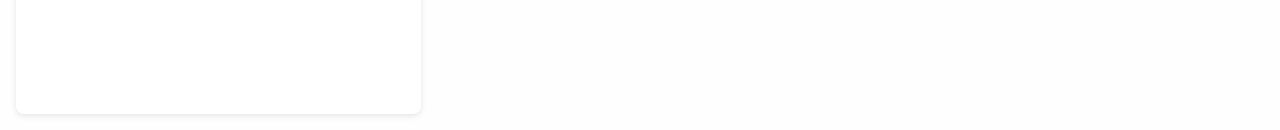
==== commit bd99f4b2: "thêm quán thêm quán" ====
--- a/index.html
+++ b/index.html
@@ -5,6 +5,7 @@
   <meta name="viewport" content="width=device-width, initial-scale=1.0" />
   <title>Địa điểm ăn uống Quy Nhơn</title>
   <link rel="stylesheet" href="style.css?v=20250730" />
+  <link rel="icon" href="hehe.png" />
 </head>
 <body>
   <header>
@@ -15,6 +16,9 @@
       <button onclick="filterPlaces('lunch')">Ăn trưa</button>
       <button onclick="filterPlaces('dinner')">Ăn tối</button>
       <button onclick="filterPlaces('drink')">Cafe & Tráng miệng</button>
+      <button onclick="filterPlaces('snack')">Ăn vặt</button>
+      <button onclick="filterPlaces('flc')">Nội khu FLC</button>
+      <button onclick="filterPlaces('fam')">Cơm gia đình</button>
     </nav>
   </header>
   <main id="places">
@@ -28,14 +32,16 @@
     address: "379 Nguyễn Huệ, TP Quy Nhơn",
     hours: "6h - 22h",
     rating: 4.5,
+    note: "Đông mà được cái ngon, nổi tiếng",
     mapEmbed: `<iframe src="https://www.google.com/maps/embed?pb=!1m18!1m12!1m3!1d3875.2275085797282!2d109.22188807591878!3d13.765149286628127!2m3!1f0!2f0!3f0!3m2!1i1024!2i768!4f13.1!3m3!1m2!1s0x316f6b56792d1bf7%3A0x46b8294ab06261e!2zQsO6biBjw6EgTmfhu41jIExpw6pu!5e0!3m2!1sen!2sus!4v1753886943942!5m2!1sen!2sus" width="100%" height="200" style="border:0;" allowfullscreen="" loading="lazy" referrerpolicy="no-referrer-when-downgrade"></iframe>`
   },
   {
-    name: "Bún rạm Thuỷ",
+    name: "Bún rạm Thuỳ",
     type: "breakfast",
     address: "261 Tăng Bạt Hổ",
     hours: "Sáng",
     rating: 4.4,
+    note: "Local fav - tô bự bự, quán bán sớm và đông vô cùng",
     mapEmbed: `<iframe src="https://www.google.com/maps/embed?pb=!1m18!1m12!1m3!1d7750.314581172278!2d109.21744544498115!3d13.769386496497127!2m3!1f0!2f0!3f0!3m2!1i1024!2i768!4f13.1!3m3!1m2!1s0x316f6c8fb9197ed9%3A0x221dcd0cd0d2b53!2zQsO6biBUaMO5eQ!5e0!3m2!1svi!2s!4v1753887509647!5m2!1svi!2s" width="600" height="450" style="border:0;" allowfullscreen="" loading="lazy" referrerpolicy="no-referrer-when-downgrade"></iframe>`
   },
   {
@@ -44,19 +50,66 @@
     address: "45 Ngô Gia Tự",
     hours: "6h - 16h",
     rating: 4.3,
+    note: "Đặc sản thì phải, quán lâu đời, lên đồ ăn nhanh. Bún dạng như bún riêu nhưng có tôm, rạm, cá",
     mapEmbed: `<iframe src="https://www.google.com/maps/embed?pb=!1m18!1m12!1m3!1d3875.3841064978233!2d109.20820457591881!3d13.755694986636692!2m3!1f0!2f0!3f0!3m2!1i1024!2i768!4f13.1!3m3!1m2!1s0x316f6d90ebec3cad%3A0xc853aab0afac788e!2zQsO6biBS4bqhbSAtIELDum4gVMO0bSBN4bu5IEjhuqFuaCBRdXkgTmjGoW4!5e0!3m2!1svi!2s!4v1753887624003!5m2!1svi!2s" width="600" height="450" style="border:0;" allowfullscreen="" loading="lazy" referrerpolicy="no-referrer-when-downgrade"></iframe>`
   },
   {
+    name: "Ốc Khánh",
+    type: "snack",
+    address: "34 Ngọc Hân Công Chúa, Trần Phú",
+    hours: "14h-23h",
+    rating: 4.3,
+    note: "Nằm ngay đầu đường nên khách du lịch hay ghé, Ti thêm dô tại 533 đánh giá - nhiều nhất mấy quán ốc ggmap",
+    mapEmbed: `<iframe src="https://www.google.com/maps/embed?pb=!1m18!1m12!1m3!1d15500.779677311728!2d109.2124600078125!3d13.767116000000005!2m3!1f0!2f0!3f0!3m2!1i1024!2i768!4f13.1!3m3!1m2!1s0x316f6c8c1aac9a9b%3A0xd8060f7850968b5d!2z4buQQyBLSMOBTkg!5e0!3m2!1svi!2s!4v1753949840029!5m2!1svi!2s" width="600" height="450" style="border:0;" allowfullscreen="" loading="lazy" referrerpolicy="no-referrer-when-downgrade"></iframe>`
+  },
+  {
     name: "Ốc Hoa",
-    type: "dinner",
+    type: "snack",
     address: "51 Tạ Quang Bửu",
     hours: "Chiều tối",
     rating: 4.2,
+    note: "Trông nổi tiếng ngầm á, đánh giá toàn khen",
     mapEmbed: `<iframe src="https://www.google.com/maps/embed?pb=!1m18!1m12!1m3!1d3992179.435057829!2d105.29840715026917!3d12.274465958682653!2m3!1f0!2f0!3f0!3m2!1i1024!2i768!4f13.1!3m3!1m2!1s0x316f6bfd2b3687bf%3A0x6fa4542d4eb0a81!2z4buQYyBIb2E!5e0!3m2!1svi!2s!4v1753887661133!5m2!1svi!2s" width="600" height="450" style="border:0;" allowfullscreen="" loading="lazy" referrerpolicy="no-referrer-when-downgrade"></iframe>`
   },
   {
+    name: "Bánh xèo Gia Vỹ 2",
+    type: ["dinner", "lunch", "breakfast"],
+    address: "14 Diên Hồng",
+    hours: "6h - 22h",
+    rating: 4.1,
+    note: "Nước chấm ngon, bánh có vẻ hơi cứng chút, đồ ăn tươi. 6-7h tối đông nên hơi ồn à nha.",
+    mapEmbed: `<iframe src="https://www.google.com/maps/embed?pb=!1m18!1m12!1m3!1d15500.334392080247!2d109.20464380781253!3d13.773831999999995!2m3!1f0!2f0!3f0!3m2!1i1024!2i768!4f13.1!3m3!1m2!1s0x316f6c907beca1f7%3A0xcbd1b213ec120672!2zQsOhbmggWMOobyBHaWEgVuG7uSAy!5e0!3m2!1svi!2s!4v1753948416252!5m2!1svi!2s" width="600" height="450" style="border:0;" allowfullscreen="" loading="lazy" referrerpolicy="no-referrer-when-downgrade"></iframe>`
+  },
+  {
+    name: "Bánh xèo tôm nhảy Anh Tú",
+    type: ["dinner", "lunch", "breakfast"],
+    address: "105 Đống Đa, Thị Nải",
+    hours: "7h - 21h",
+    rating: 5.0,
+    note: "Quán gia đình, đánh giá thấy khen lắm lắm. Bánh ngon, tươi, ÍT DẦU MỠ",
+    mapEmbed: `<iframe src="https://www.google.com/maps/embed?pb=!1m18!1m12!1m3!1d30999.333125317913!2d109.18755191083982!3d13.783898500000003!2m3!1f0!2f0!3f0!3m2!1i1024!2i768!4f13.1!3m3!1m2!1s0x316f6d2dbaa22147%3A0x3486e5be23b888c4!2zQsOhbmggeMOobyB0w7RtIG5o4bqjeSBBbmggVMO6!5e0!3m2!1svi!2s!4v1753948890676!5m2!1svi!2s" width="600" height="450" style="border:0;" allowfullscreen="" loading="lazy" referrerpolicy="no-referrer-when-downgrade"></iframe>`
+  },
+  {
+    name: "Bánh xèo tôm nhảy Rau Mầm",
+    type: ["dinner", "lunch", "breakfast"],
+    address: " 91 Đống Đa",
+    hours: "6h - 22h",
+    rating: 4.2,
+    note: "Ngon, đông",
+    mapEmbed: `<iframe src="https://www.google.com/maps/embed?pb=!1m18!1m12!1m3!1d15500.334392080247!2d109.20464380781253!3d13.773831999999995!2m3!1f0!2f0!3f0!3m2!1i1024!2i768!4f13.1!3m3!1m2!1s0x316f6c9d48ef7035%3A0x2291f09ccaebe5ea!2zUXXDoW4gQsOhbmggWMOobyBUw7RtIE5o4bqjeSBSYXUgTeG6p20!5e0!3m2!1svi!2s!4v1753948602413!5m2!1svi!2s" width="600" height="450" style="border:0;" allowfullscreen="" loading="lazy" referrerpolicy="no-referrer-when-downgrade"></iframe>`
+  },
+  {
+    name: "Bánh xèo tôm nhảy Mộc Miên",
+    type: ["dinner", "lunch", "breakfast"],
+    address: "18 Diên Hồng, Lê Hồng Phong",
+    hours: "8h - 22h",
+    rating: 4.4,
+    note: "Quán bánh xèo mà tưởng quán cafe => ưng mắt nhưng lên đồ chậm",
+    mapEmbed: `<iframe src="https://www.google.com/maps/embed?pb=!1m18!1m12!1m3!1d15500.334392080247!2d109.20464380781253!3d13.773831999999995!2m3!1f0!2f0!3f0!3m2!1i1024!2i768!4f13.1!3m3!1m2!1s0x316f6dcd7b45ade3%3A0x2420e7b49243b2f4!2zQsOhbmggWMOobyBUw7RtIE5o4bqjeSBN4buZYyBNacOqbg!5e0!3m2!1svi!2s!4v1753948707208!5m2!1svi!2s" width="600" height="450" style="border:0;" allowfullscreen="" loading="lazy" referrerpolicy="no-referrer-when-downgrade"></iframe>`
+  },
+  {
     name: "Bánh xèo Gái Nguyệt",
-    type: "dinner",
+    type: ["dinner", "lunch", "breakfast"],
     address: "188 Bạch Đằng",
     hours: "16h - 22h",
     rating: 4.6,
@@ -68,6 +121,7 @@
     address: "30 Hải Thượng Lãn Ông",
     hours: "Chiều",
     rating: 4.3,
+    note: "Quán lâu năm, đưa miệng thực sự :v",
     mapEmbed: `<iframe src="https://www.google.com/maps/embed?pb=!1m18!1m12!1m3!1d3875.219565144838!2d109.22390327591873!3d13.76562868662771!2m3!1f0!2f0!3f0!3m2!1i1024!2i768!4f13.1!3m3!1m2!1s0x316f6dee7e3e0835%3A0x81d3d888e3cb1e8f!2zVHV54bq_dCBuZW0gY2jhuqMsIGLDoW5oIGN14buRbg!5e0!3m2!1sen!2sus!4v1753888309444!5m2!1sen!2sus" width="600" height="450" style="border:0;" allowfullscreen="" loading="lazy" referrerpolicy="no-referrer-when-downgrade"></iframe>`
   },
   {
@@ -76,72 +130,168 @@
     address: "69/1 Trần Hưng Đạo",
     hours: "9h - 21h",
     rating: 4.4,
+    note: "Ý là Thank You á hả... Nhưng xịn nha!",
     mapEmbed: `<iframe src="https://www.google.com/maps/embed?pb=!1m18!1m12!1m3!1d3875.1139500141385!2d109.244542275919!3d13.77200118662199!2m3!1f0!2f0!3f0!3m2!1i1024!2i768!4f13.1!3m3!1m2!1s0x316f6d385621fcfb%3A0x83319f4aa72cd7bc!2zR-G7j2kgQ8OhIFRoYW5oIEtp4buBdQ!5e0!3m2!1sen!2sus!4v1753888347079!5m2!1sen!2sus" width="600" height="450" style="border:0;" allowfullscreen="" loading="lazy" referrerpolicy="no-referrer-when-downgrade"></iframe>`
   },
   {
     name: "Bánh bèo - bột lọc",
-    type: "dinner",
-    address: "63 Hoàng Quốc Việt",
+    type: "snack",
+    address: "65 Hoàng Quốc Việt",
     hours: "15h - 18h",
     rating: 4.0,
-    mapEmbed: `<iframe src="https://www.google.com/maps?q=63+Hoàng+Quốc+Việt,+Quy+Nhơn&output=embed" width="100%" height="200" style="border:0;" allowfullscreen="" loading="lazy"></iframe>`
+    mapEmbed: `<iframe src="https://www.google.com/maps/embed?pb=!1m18!1m12!1m3!1d3874.9718073470485!2d109.224354875919!3d13.780573086614297!2m3!1f0!2f0!3f0!3m2!1i1024!2i768!4f13.1!3m3!1m2!1s0x316f6d000cb55cc3%3A0x5316f31055fd5542!2zQsOhbmggYsOobyB24buJYSBow6ggVHLhuqduIFF14buRYyBWaeG7h3Q!5e0!3m2!1svi!2s!4v1753951499084!5m2!1svi!2s" width="600" height="450" style="border:0;" allowfullscreen="" loading="lazy" referrerpolicy="no-referrer-when-downgrade"></iframe>`
   },
   {
     name: "Bánh mì chấm Loan",
-    type: "dinner",
+    type: "breakfast",
     address: "153 Trần Hưng Đạo",
     hours: "17h - 23h",
     rating: 4.2,
-    mapEmbed: `<iframe src="https://www.google.com/maps?q=153+Trần+Hưng+Đạo,+Quy+Nhơn&output=embed" width="100%" height="200" style="border:0;" allowfullscreen="" loading="lazy"></iframe>`
+    mapEmbed: `<iframe src="https://www.google.com/maps/embed?pb=!1m18!1m12!1m3!1d3875.1003180684183!2d109.2253591759188!3d13.772823486621279!2m3!1f0!2f0!3f0!3m2!1i1024!2i768!4f13.1!3m3!1m2!1s0x316f6d348d88a50b%3A0xfeb6d88b950b5490!2zQsOhbmggbcOsIGNo4bqlbSBMb2Fu!5e0!3m2!1svi!2s!4v1753951563193!5m2!1svi!2s" width="600" height="450" style="border:0;" allowfullscreen="" loading="lazy" referrerpolicy="no-referrer-when-downgrade"></iframe>`
   },
   {
     name: "Kem Vạn Thành",
     type: "drink",
-    address: "95 Mai Xuân Thưởng",
+    address: "95 Lê Lợi, Trần Hưng Đạo",
     hours: "Cả ngày",
-    rating: 4.7,
-    mapEmbed: `<iframe src="https://www.google.com/maps?q=95+Mai+Xuân+Thưởng,+Quy+Nhơn&output=embed" width="100%" height="200" style="border:0;" allowfullscreen="" loading="lazy"></iframe>`
+    rating: 4.3,
+    note: "Review Tiktok dẫn lối",
+    mapEmbed: `<iframe src="https://www.google.com/maps/embed?pb=!1m18!1m12!1m3!1d3875.0851185771735!2d109.22932957591897!3d13.77374028662043!2m3!1f0!2f0!3f0!3m2!1i1024!2i768!4f13.1!3m3!1m2!1s0x316f6c862f33a977%3A0xffc719f320ea6ce6!2zUXXDoW4gS2VtIFbhuqFuIFRow6BuaA!5e0!3m2!1svi!2s!4v1753951824120!5m2!1svi!2s" width="600" height="450" style="border:0;" allowfullscreen="" loading="lazy" referrerpolicy="no-referrer-when-downgrade"></iframe>`
   },
   {
     name: "Trái cây dầm Nhung",
-    type: "drink",
+    type: ["drink", "snack"],
     address: "96 Vũ Bảo",
     hours: "Cả ngày",
-    rating: 4.5,
-    mapEmbed: `<iframe src="https://www.google.com/maps?q=96+Vũ+Bảo,+Quy+Nhơn&output=embed" width="100%" height="200" style="border:0;" allowfullscreen="" loading="lazy"></iframe>`
+    rating: 4.0,
+    note: "Dân local phái phái",
+    mapEmbed: `<iframe src="https://www.google.com/maps/embed?pb=!1m18!1m12!1m3!1d7750.50490606049!2d109.21030289440029!3d13.763643739553197!2m3!1f0!2f0!3f0!3m2!1i1024!2i768!4f13.1!3m3!1m2!1s0x316f6df6eece8563%3A0x699dd424d607a980!2zU2luaCB04buRIE5odW5n!5e0!3m2!1svi!2s!4v1753951796580!5m2!1svi!2s" width="600" height="450" style="border:0;" allowfullscreen="" loading="lazy" referrerpolicy="no-referrer-when-downgrade"></iframe>`
   },
   {
     name: "Sữa đậu cô Năm",
-    type: "drink",
+    type: ["drink","snack"],
     address: "160 Xuân Diệu",
-    hours: "17h - 23h",
-    rating: 4.6,
-    mapEmbed: `<iframe src="https://www.google.com/maps?q=160+Xuân+Diệu,+Quy+Nhơn&output=embed" width="100%" height="200" style="border:0;" allowfullscreen="" loading="lazy"></iframe>`
-  },
-  {
-    name: "Bánh xèo Rau Mầm",
-    type: "breakfast",
-    address: "91 Đống Đa",
-    hours: "6h - 22h",
-    rating: 4.4,
-    mapEmbed: `<iframe src="https://www.google.com/maps?q=91+Đống+Đa,+Quy+Nhơn&output=embed" width="100%" height="200" style="border:0;" allowfullscreen="" loading="lazy"></iframe>`
+    hours: "12h30 - 23h",
+    rating: 4.6,
+    note: "Quán siêu đông, xếp hàng các kiểu trong khi quán mấy cô 6 7 8 thì ngồi nhìn... saed",
+    mapEmbed: `<iframe src="https://www.google.com/maps/embed?pb=!1m18!1m12!1m3!1d3875.1677704142626!2d109.22899447591888!3d13.768754186624891!2m3!1f0!2f0!3f0!3m2!1i1024!2i768!4f13.1!3m3!1m2!1s0x316f6d21cc6e4fc7%3A0x75b1ac325537fe2d!2zTsaw4bubYyDEkeG6rXUgc8awxqFuZyBzw6FvIEPDlCBOxIJN!5e0!3m2!1svi!2s!4v1753951852385!5m2!1svi!2s" width="600" height="450" style="border:0;" allowfullscreen="" loading="lazy" referrerpolicy="no-referrer-when-downgrade"></iframe>`
   },
   {
     name: "Quán Bảy Đức",
-    type: "dinner",
-    address: "Đang cập nhật",
-    hours: "Ăn tối",
-    rating: 4.1,
-    mapEmbed: `<iframe src="https://www.google.com/maps?q=quán+bảy+đức+quy+nhơn&output=embed" width="100%" height="200" style="border:0;" allowfullscreen="" loading="lazy"></iframe>`
+    type: ["dinner", "snack"],
+    address: "01 Nguyễn Hoàng, Đống Đa",
+    hours: "Hong thấy ghi",
+    rating: 4.6,
+    note: "Quán nhỏ, lowkey mà đông nha trời, dân địa phương hay ghé",
+    mapEmbed: `<iframe src="https://www.google.com/maps/embed?pb=!1m18!1m12!1m3!1d3874.831421709473!2d109.21116642695314!3d13.789033900000007!2m3!1f0!2f0!3f0!3m2!1i1024!2i768!4f13.1!3m3!1m2!1s0x316f6bb8d65f747f%3A0x18975cd24b98ec19!2zQuG6o3kgxJDhu6ljIFF1w6Fu!5e0!3m2!1svi!2s!4v1753952124138!5m2!1svi!2s" width="600" height="450" style="border:0;" allowfullscreen="" loading="lazy" referrerpolicy="no-referrer-when-downgrade"></iframe>`
   },
   {
     name: "Cafe Four Seasons",
-    type: "drink",
+    type: ["lunch","drink", "dinner"],
     address: "Xuân Diệu, Trần Phú",
     hours: "7h - 23h",
     rating: 4.6,
-    mapEmbed: `<iframe src="https://www.google.com/maps?q=four+seasons+quy+nhơn&output=embed" width="100%" height="200" style="border:0;" allowfullscreen="" loading="lazy"></iframe>`
-  }
+    note: "View biển, lên hình đẹp nha. Bạn nữ recommend nên trông tín á hê hê",
+    mapEmbed: `<iframe src="https://www.google.com/maps/embed?pb=!1m18!1m12!1m3!1d3875.2935723987785!2d109.22001257591869!3d13.761161586631635!2m3!1f0!2f0!3f0!3m2!1i1024!2i768!4f13.1!3m3!1m2!1s0x316f6da6ccd13ae7%3A0xa0a3382a169e5ead!2zQuG7kW4gTcO5YSAtIEZvdXIgU2Vhc29ucyBRdXkgTmjGoW4!5e0!3m2!1svi!2s!4v1753952141025!5m2!1svi!2s" width="600" height="450" style="border:0;" allowfullscreen="" loading="lazy" referrerpolicy="no-referrer-when-downgrade"></iframe>`
+  },
+  {
+    name: "Terrace Bay Restaurant",
+    type: ["flc", "lunch", "dinner"],
+    address: "FLC Quy Nhơn",
+    hours: "7h - 22h",
+    rating: 4.5,
+    mapEmbed: `<iframe src="https://www.google.com/maps/embed?pb=!1m18!1m12!1m3!1d3873.202985173324!2d109.27547912178397!3d13.886807711036875!2m3!1f0!2f0!3f0!3m2!1i1024!2i768!4f13.1!3m3!1m2!1s0x316f41c984b423e1%3A0x2cffd5f4548d72c0!2sTerrace%20Bay%20Restaurant!5e0!3m2!1svi!2s!4v1753946671469!5m2!1svi!2s" width="600" height="450" style="border:0;" allowfullscreen="" loading="lazy" referrerpolicy="no-referrer-when-downgrade"></iframe>`
+  },
+  {
+    name: "Ky Co Restaurant",
+    type: ["flc", "lunch", "dinner"],
+    address: "FLC Quy Nhơn",
+    hours: "11h - 21h30",
+    rating: 4.6,
+    mapEmbed: `<iframe src="https://www.google.com/maps/embed?pb=!1m18!1m12!1m3!1d3873.20807851763!2d109.27070014178754!3d13.886502951166097!2m3!1f0!2f0!3f0!3m2!1i1024!2i768!4f13.1!3m3!1m2!1s0x316f41812adc6345%3A0x210d8d2e4c44eadb!2sKy%20Co%20Restaurant!5e0!3m2!1svi!2s!4v1753946910415!5m2!1svi!2s" width="600" height="450" style="border:0;" allowfullscreen="" loading="lazy" referrerpolicy="no-referrer-when-downgrade"></iframe>`
+  },
+  {
+    name: "Nhà hàng Hương Biển",
+    type: ["flc", "lunch", "dinner"],
+    address: "FLC Quy Nhơn",
+    hours: "10h - 22h",
+    rating: 3.3,
+    mapEmbed: `<iframe src="https://www.google.com/maps/embed?pb=!1m18!1m12!1m3!1d4606.056896270297!2d109.27851409444729!3d13.885985124054434!2m3!1f0!2f0!3f0!3m2!1i1024!2i768!4f13.1!3m3!1m2!1s0x316f41b973d43bcf%3A0x7a4ad0b3a8e76d8b!2zTmjDoCBow6BuZyBIxrDGoW5nIEJp4buDbg!5e0!3m2!1svi!2s!4v1753947010804!5m2!1svi!2s" width="600" height="450" style="border:0;" allowfullscreen="" loading="lazy" referrerpolicy="no-referrer-when-downgrade"></iframe>`
+  },
+  {
+    name: "Nhà hàng Hoàng Thao",
+    type: ["lunch", "dinner"],
+    address: "8 đường số 4, Lý Hưng",
+    hours: "10h - 22h",
+    rating: 4.4,
+    mapEmbed: `<iframe src="https://www.google.com/maps/embed?pb=!1m18!1m12!1m3!1d15492.865748521193!2d109.26871960781251!3d13.886002800000002!2m3!1f0!2f0!3f0!3m2!1i1024!2i768!4f13.1!3m3!1m2!1s0x316f434f88e05eaf%3A0x69019ce1327fce39!2zSG_DoG5nIFRoYW8gU2VhIFZpZXcgLSBI4bqjaSBz4bqjbiBRdXkgTmjGoW4!5e0!3m2!1svi!2s!4v1753947161921!5m2!1svi!2s" width="600" height="450" style="border:0;" allowfullscreen="" loading="lazy" referrerpolicy="no-referrer-when-downgrade"></iframe>`
+  },
+  {
+    name: "Nhà hàng hải sản Hướng Dương",
+    type: ["lunch", "dinner"],
+    address: "Hưng Lương",
+    hours: "7h - 22h",
+    rating: 4.2,
+    mapEmbed: `<iframe src="https://www.google.com/maps/embed?pb=!1m18!1m12!1m3!1d3873.2329581412428!2d109.28897097592049!3d13.885014186520937!2m3!1f0!2f0!3f0!3m2!1i1024!2i768!4f13.1!3m3!1m2!1s0x316f421bd62e47f5%3A0x1b50d934437d14d9!2zTmjDoCBow6BuZyBo4bqjaSBz4bqjbiBIxrDhu5tuZyBExrDGoW5n!5e0!3m2!1svi!2s!4v1753947360153!5m2!1svi!2s" width="600" height="450" style="border:0;" allowfullscreen="" loading="lazy" referrerpolicy="no-referrer-when-downgrade"></iframe>`
+  },
+  {
+    name: "Nhà hàng Cơm Mậu",
+    type: ["lunch", "dinner", "fam"],
+    address: "72 An Dương Vương",
+    hours: "9h30 - 14h & 16h - 21h",
+    rating: 4.1,
+    mapEmbed: `<iframe src="https://www.google.com/maps/embed?pb=!1m18!1m12!1m3!1d18435.303139200158!2d109.195277228172!3d13.74596981385636!2m3!1f0!2f0!3f0!3m2!1i1024!2i768!4f13.1!3m3!1m2!1s0x316f6d4597fa720f%3A0x934b8ef8b878c213!2zTmjDoCBIw6BuZyBDxqFtIE3huq11IFF1eSBOaMahbg!5e0!3m2!1svi!2s!4v1753947552624!5m2!1svi!2s" width="600" height="450" style="border:0;" allowfullscreen="" loading="lazy" referrerpolicy="no-referrer-when-downgrade"></iframe>`
+  },
+  {
+    name: "Cơm niêu Hội An",
+    type: ["lunch", "dinner", "fam"],
+    address: "114 Nguyễn Tất Thành, Lê Hồng Phong",
+    hours: "10h - 14h & 16h - 22h",
+    rating: 3.7,
+    mapEmbed: `<iframe src="https://www.google.com/maps/embed?pb=!1m18!1m12!1m3!1d31000.01085973893!2d109.18881511562502!3d13.778791500000013!2m3!1f0!2f0!3f0!3m2!1i1024!2i768!4f13.1!3m3!1m2!1s0x316f6d9e0ddef895%3A0x2afef67a7252eaf4!2zQ8ahbSBOacOqdSBI4buZaSBBbiAtIFF1eSBOaMahbg!5e0!3m2!1svi!2s!4v1753947575697!5m2!1svi!2s" width="600" height="450" style="border:0;" allowfullscreen="" loading="lazy" referrerpolicy="no-referrer-when-downgrade"></iframe>`
+  },
+  {
+    name: "Cơm Mr. Mộc",
+    type: ["lunch", "dinner", "fam"],
+    address: "57 Nguyễn Thị Định, Nguyễn Văn Cừ",
+    hours: "9h - 23h",
+    rating: 4.8,
+    mapEmbed: `<iframe src="https://www.google.com/maps/embed?pb=!1m18!1m12!1m3!1d31003.516739464634!2d109.17804431562504!3d13.7523436!2m3!1f0!2f0!3f0!3m2!1i1024!2i768!4f13.1!3m3!1m2!1s0x316f6da4b58d3b59%3A0x38e9d47a7d905175!2zQ8ahbSBOZ29uIFF1eSBOaMahbiBNciBN4buZYw!5e0!3m2!1svi!2s!4v1753947754638!5m2!1svi!2s" width="600" height="450" style="border:0;" allowfullscreen="" loading="lazy" referrerpolicy="no-referrer-when-downgrade"></iframe>`
+  },
+  {
+    name: "Cơm nhà 1989",
+    type: ["lunch", "dinner", "fam"],
+    address: "Ngã tư, Nguyễn Thị Định - Bùi Hữu Nghĩa",
+    hours: "10h - 14h & 16h - 21h",
+    rating: 4.1,
+    mapEmbed: `<iframe src="https://www.google.com/maps/embed?pb=!1m18!1m12!1m3!1d31003.516739464634!2d109.17804431562504!3d13.7523436!2m3!1f0!2f0!3f0!3m2!1i1024!2i768!4f13.1!3m3!1m2!1s0x316f6c8513985245%3A0xf8385e4697958d69!2zQ8ahbSBOaMOgIDE5ODk!5e0!3m2!1svi!2s!4v1753947794378!5m2!1svi!2s" width="600" height="450" style="border:0;" allowfullscreen="" loading="lazy" referrerpolicy="no-referrer-when-downgrade"></iframe>`
+  },
+  {
+    name: "Phố ẩm thực Quy Nhơn",
+    type: "snack",
+    address: "07 Ngô Văn Sở, Trần Phú",
+    hours: "14h - 0h",
+    rating: 4.0,
+    note: "Ăn vặt chắc cắm thẳng dô đây quá aigoo",
+    mapEmbed: `<iframe src="https://www.google.com/maps/embed?pb=!1m18!1m12!1m3!1d7750.475823917187!2d109.21600995390627!3d13.764521400000003!2m3!1f0!2f0!3f0!3m2!1i1024!2i768!4f13.1!3m3!1m2!1s0x316f6d03908b946d%3A0xc11760da2b7716d2!2zUGjhu5Eg4bqpbSB0aOG7sWMgUXV5IE5oxqFu!5e0!3m2!1svi!2s!4v1753948104213!5m2!1svi!2s" width="600" height="450" style="border:0;" allowfullscreen="" loading="lazy" referrerpolicy="no-referrer-when-downgrade"></iframe>`
+  },
+  {
+    name: "Tiệm bánh cuốn cô Bông - Ẩm thực Tây Sơn",
+    type: "snack",
+    address: "333/2 Bạch Đằng, Trần Hưng Đạo",
+    hours: "Cả ngày",
+    rating: 4.9,
+    mapEmbed: `<iframe src="https://www.google.com/maps/embed?pb=!1m18!1m12!1m3!1d124000.09194764499!2d109.09619386249999!3d13.778700100000005!2m3!1f0!2f0!3f0!3m2!1i1024!2i768!4f13.1!3m3!1m2!1s0x316f6d00485f47ff%3A0x2312a28f46ff6ae5!2zVEnhu4ZNIELDgU5IIENV4buQTiBDw5QgQuG7kE5HLeG6qE0gVEjhu7BDIFTDglkgU8agTg!5e0!3m2!1svi!2s!4v1753949246407!5m2!1svi!2s" width="600" height="450" style="border:0;" allowfullscreen="" loading="lazy" referrerpolicy="no-referrer-when-downgrade"></iframe>`
+  },
+  {
+    name: "Bánh cuốn Tây Sơn",
+    type: "snack",
+    address: "97 Vũ Bảo, Ngô Mây",
+    hours: "6h30 - 22h",
+    rating: 4.4,
+    mapEmbed: `<iframe src="https://www.google.com/maps/embed?pb=!1m18!1m12!1m3!1d123972.06714956283!2d109.08598865911713!3d13.831405709090241!2m3!1f0!2f0!3f0!3m2!1i1024!2i768!4f13.1!3m3!1m2!1s0x316f6d198918d3f1%3A0x803491ecc594cf49!2zQsOhbmggQ3Xhu5FuIFTDonkgU8ahbg!5e0!3m2!1svi!2s!4v1753949081868!5m2!1svi!2s" width="600" height="450" style="border:0;" allowfullscreen="" loading="lazy" referrerpolicy="no-referrer-when-downgrade"></iframe>`
+  },
+
 ];
 
 
@@ -150,7 +300,8 @@
       container.innerHTML = '';
       for (const place of places) {
         const card = document.createElement('div');
-        card.className = `card ${place.type}`;
+        const types = Array.isArray(place.type) ? place.type.join(' ') : place.type;
+        card.className = `card ${types}`;
         const stars = Array.from({ length: 5 }, (_, i) => `
           <span class="star ${i < Math.round(place.rating) ? 'filled' : ''}">★</span>
         `).join('');
@@ -160,6 +311,7 @@
           <p><strong>Địa chỉ:</strong> ${place.address}</p>
           <p><strong>Giờ mở cửa:</strong> ${place.hours}</p>
           <p><strong>Đánh giá:</strong> <span class="stars">${stars}</span> (${place.rating})</p>
+          <div class="note-area"> ${place.note ? `<p><strong>Ghi chú:</strong> ${place.note}</p>` : ''}</div>
           <div class="map-frame">
             ${place.mapEmbed}
           </div>
--- a/style.css
+++ b/style.css
@@ -77,3 +77,24 @@
 .star:hover {
   transform: scale(1.2);
 }
+.card {
+  background: white;
+  border-radius: 8px;
+  box-shadow: 0 2px 6px rgba(0, 0, 0, 0.1);
+  padding: 1rem;
+  transition: transform 0.2s ease, box-shadow 0.2s ease;
+  cursor: pointer;
+}
+
+.card:hover {
+  transform: translateY(-4px);
+  box-shadow: 0 6px 16px rgba(0, 0, 0, 0.15);
+  transform: scale(1.015);
+  border: 1px solid #4db6ac;
+}
+.note-area {
+  min-height: 50px; /* hoặc 48px, tuỳ bạn muốn cao bao nhiêu */
+  margin-bottom: 8px;
+  display: flex;
+  align-items: flex-start;
+}
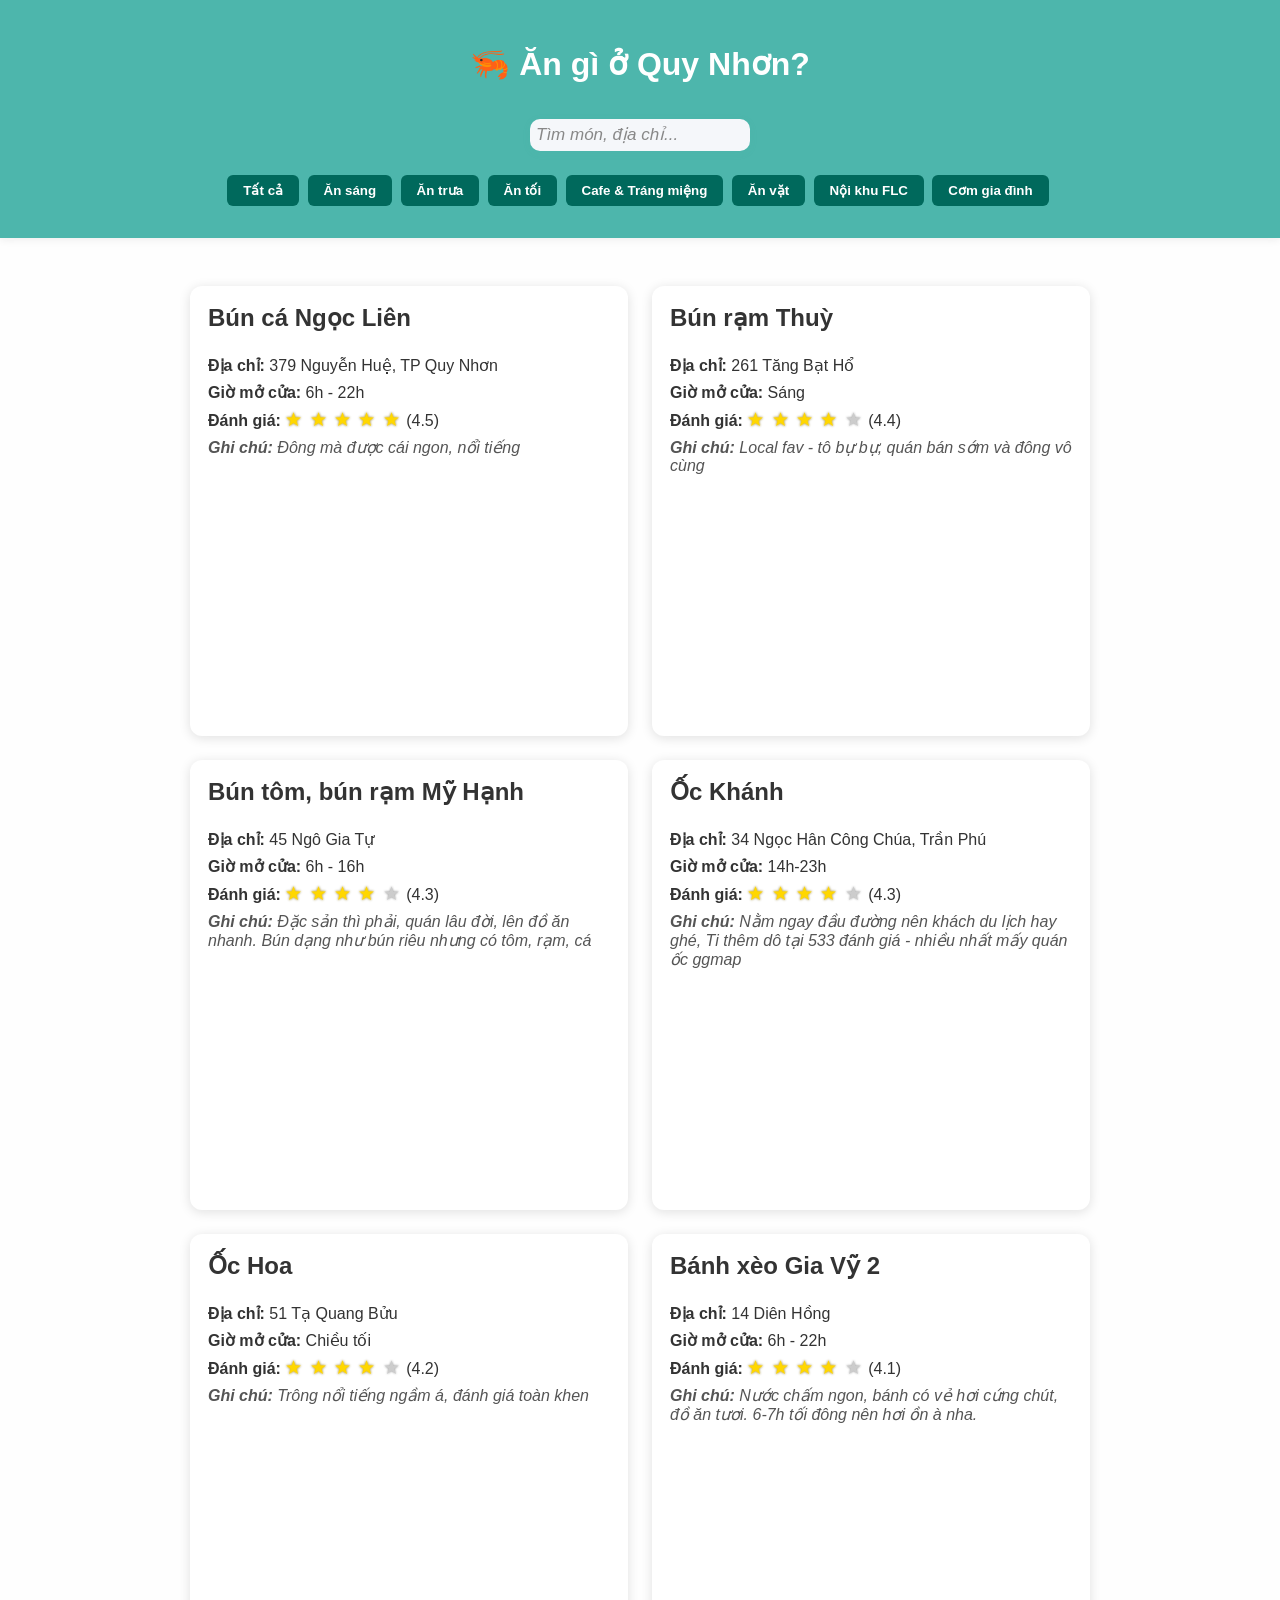
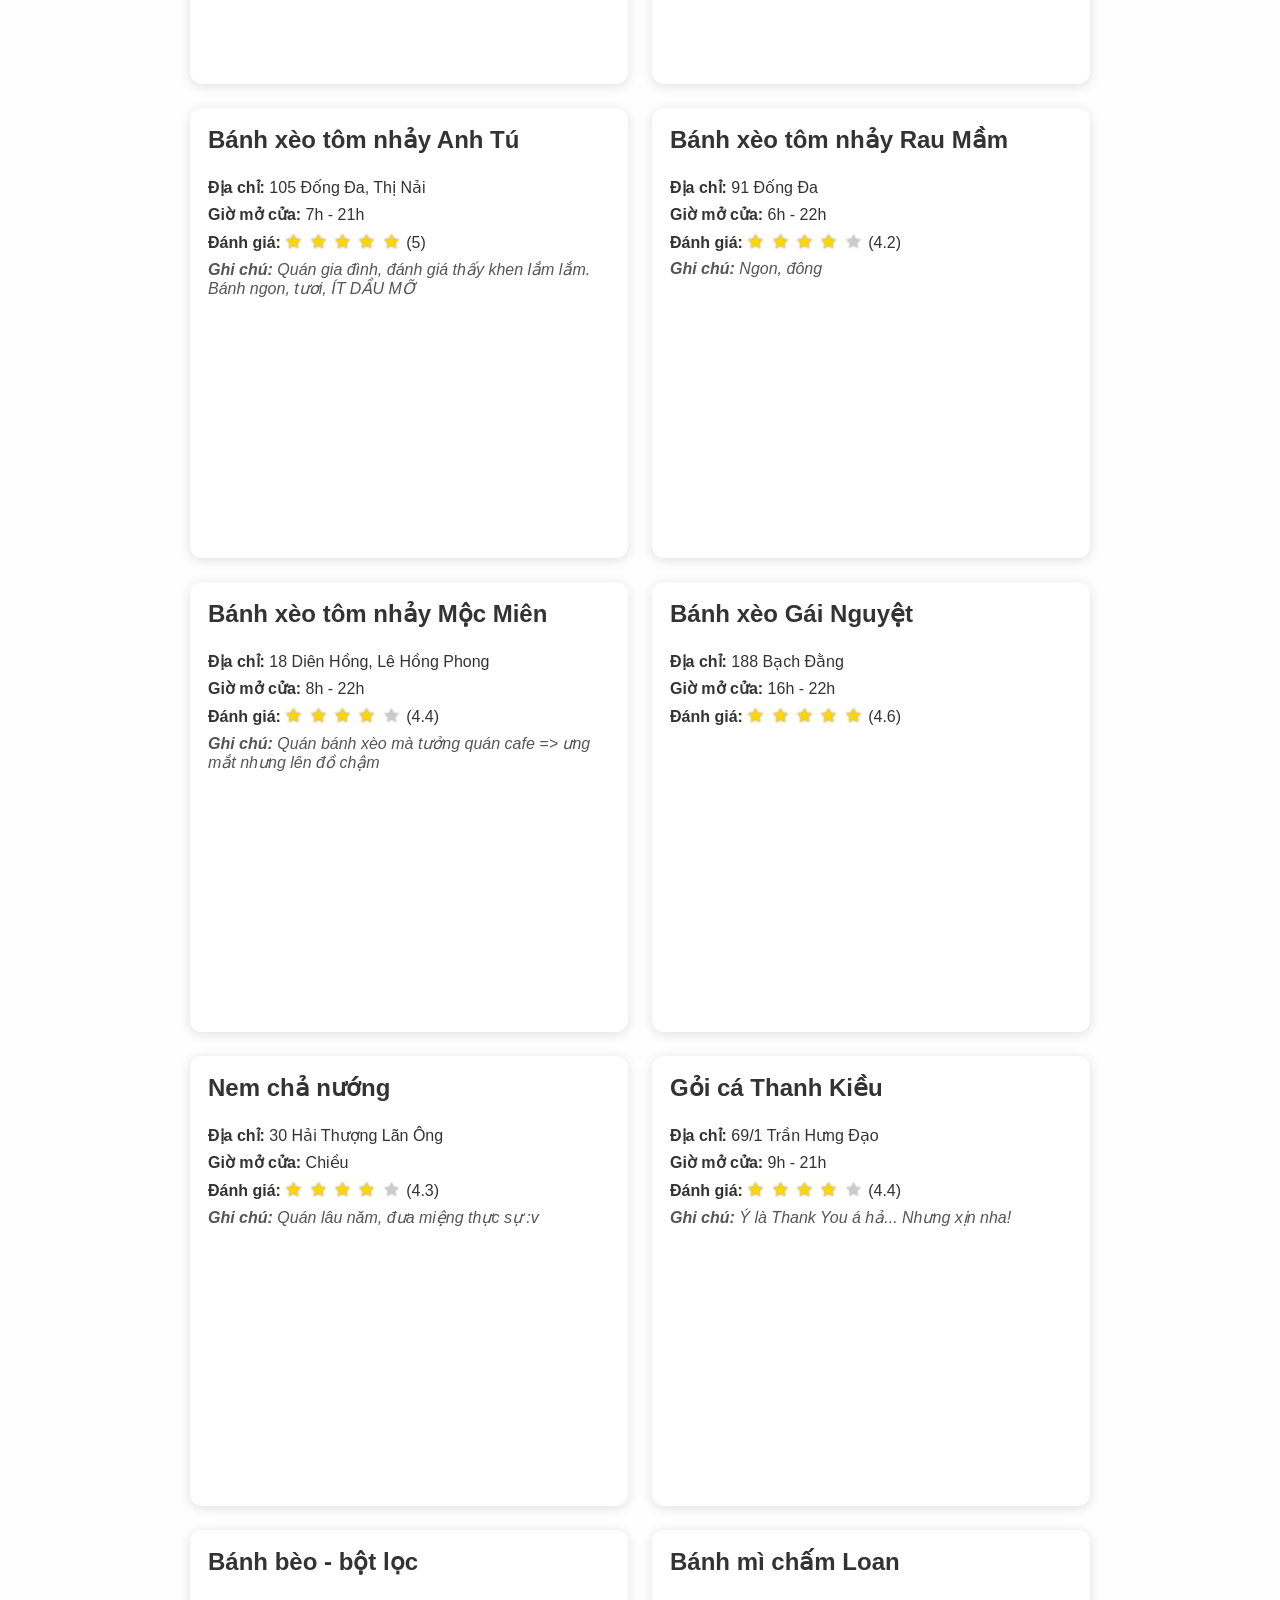
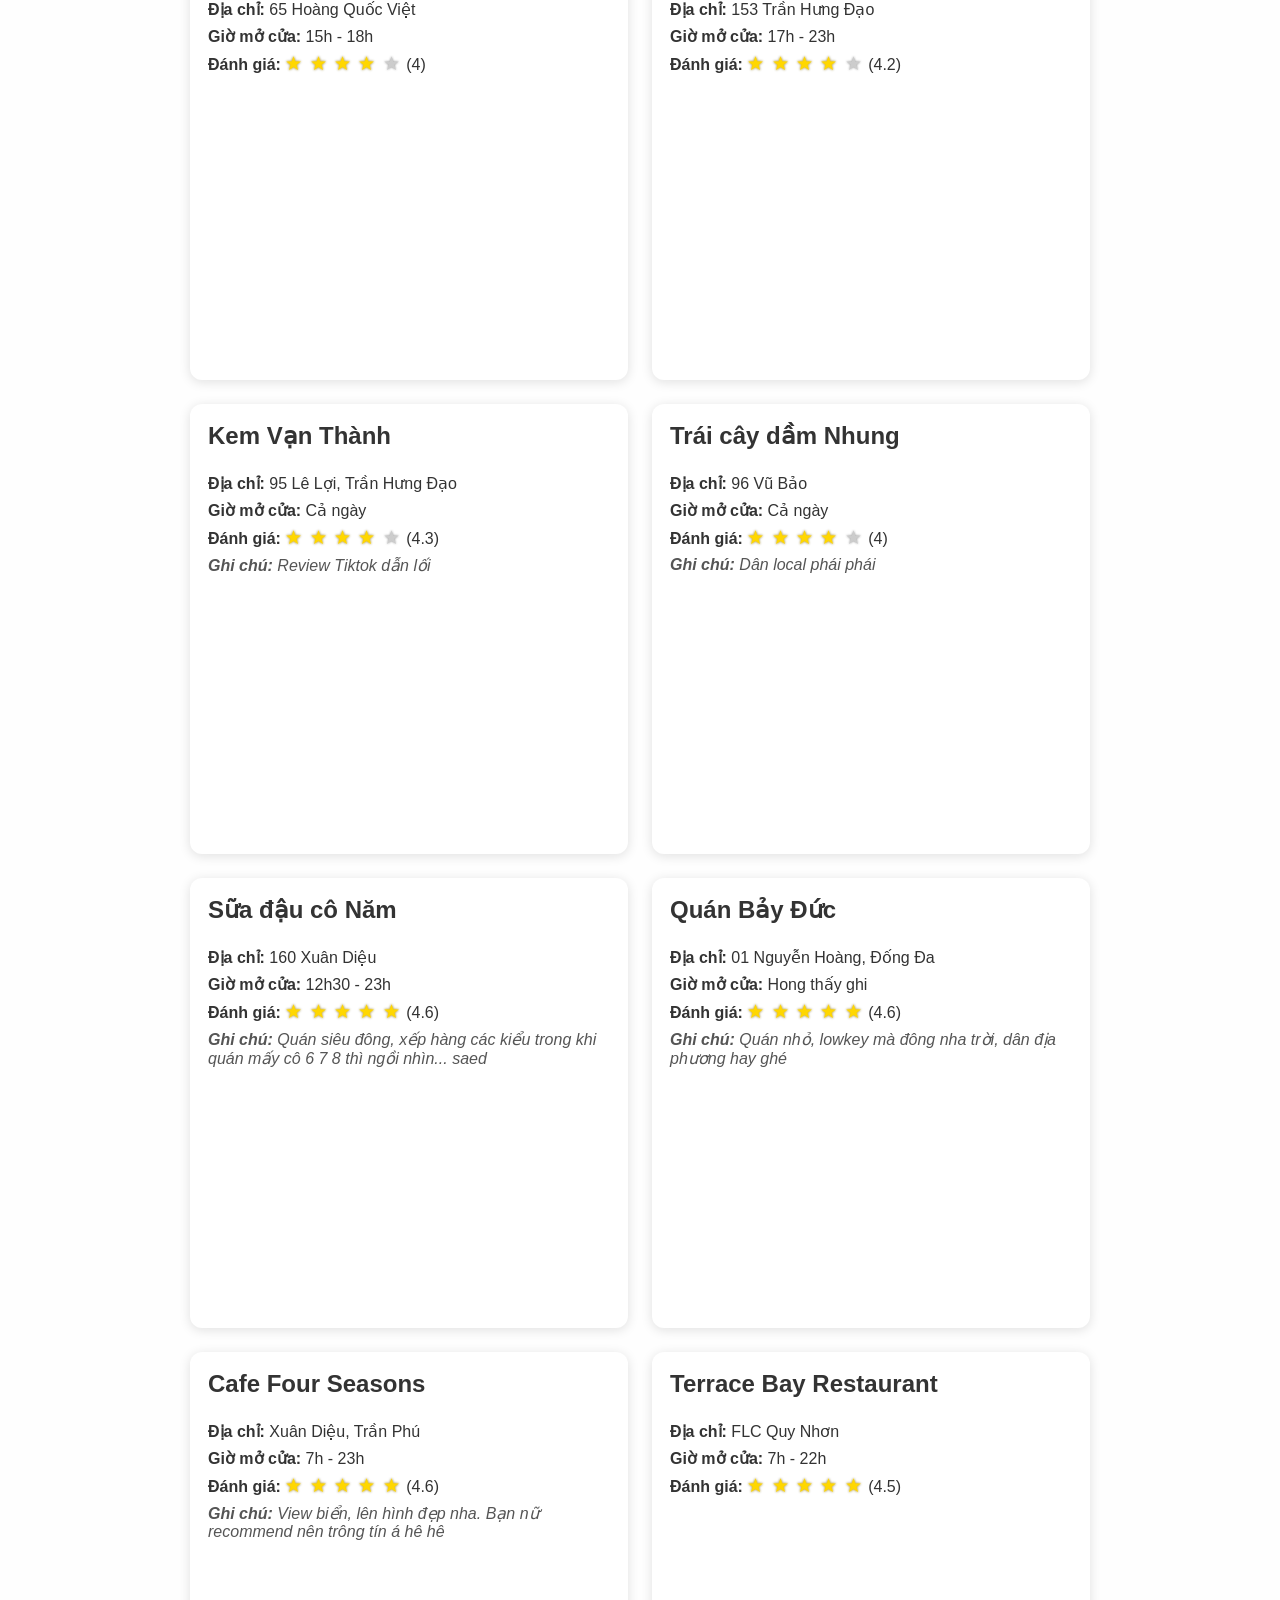
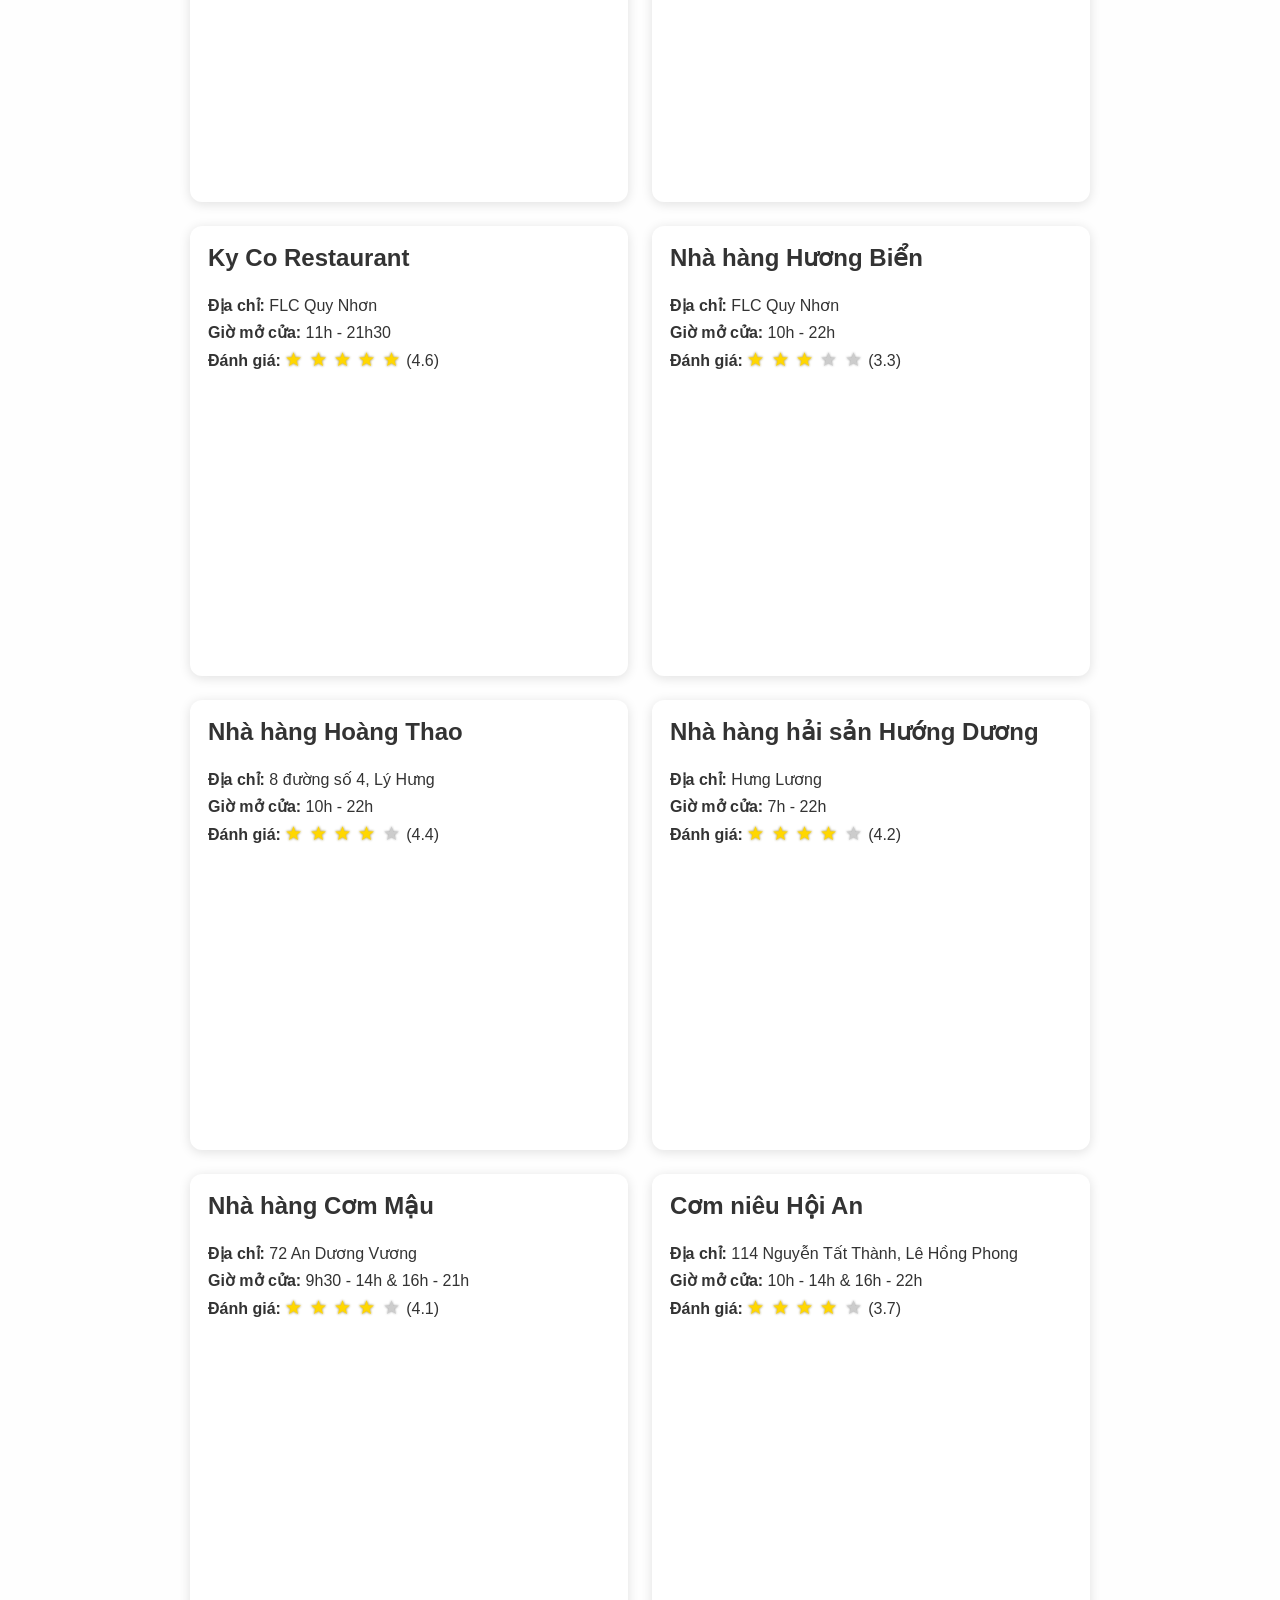
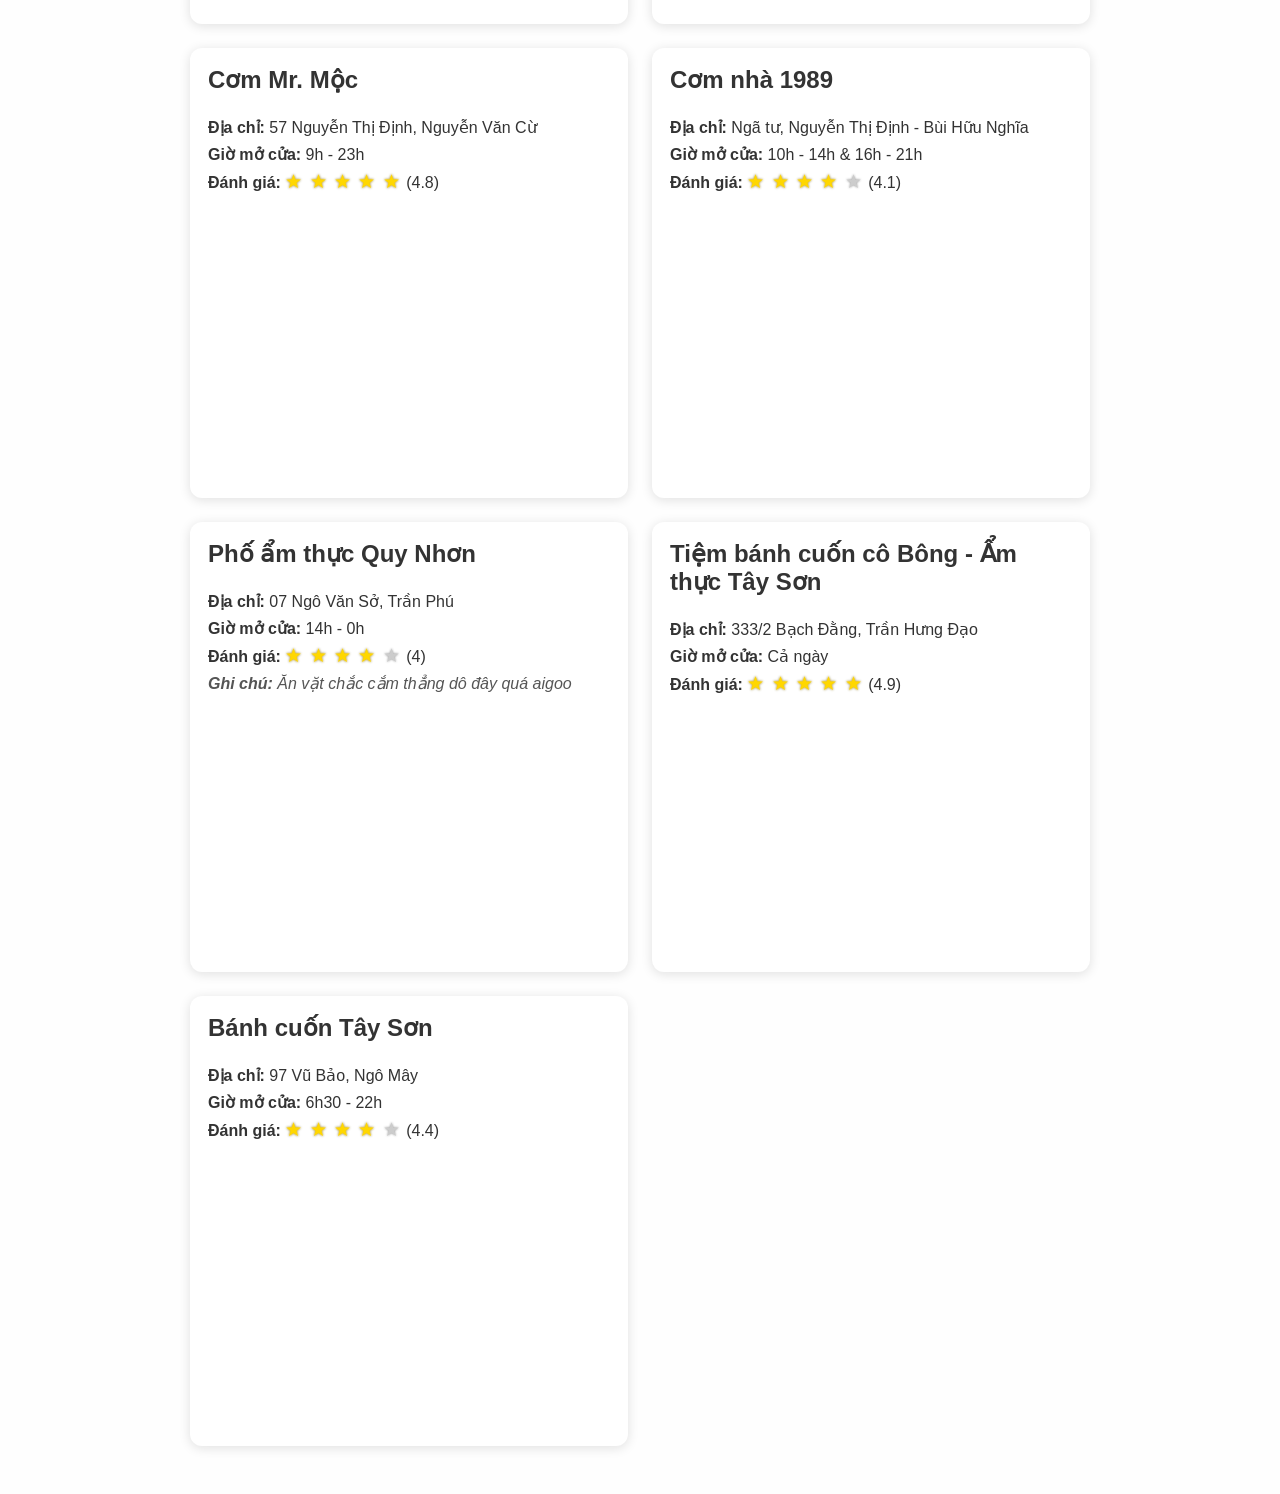
==== commit 7201bd46: "search bar" ====
--- a/index.html
+++ b/index.html
@@ -4,12 +4,24 @@
   <meta charset="UTF-8" />
   <meta name="viewport" content="width=device-width, initial-scale=1.0" />
   <title>Địa điểm ăn uống Quy Nhơn</title>
-  <link rel="stylesheet" href="style.css?v=20250730" />
+  <link rel="stylesheet" href="style.css?v=20250731" />
   <link rel="icon" href="hehe.png" />
 </head>
 <body>
   <header>
     <h1>🦐 Ăn gì ở Quy Nhơn?</h1>
+    <div class="search-bar-wrapper">
+    <div class="search-group">
+    <input
+    type="text"
+    id="search"
+    placeholder="Tìm món, địa chỉ..."
+    style="margin-top:12px; padding:6px; width:220px;"
+    oninput="searchPlaces(this.value)"
+    autocomplete="off"
+    />
+  </div>
+    </div>
     <nav>
       <button onclick="filterPlaces('all')">Tất cả</button>
       <button onclick="filterPlaces('breakfast')">Ăn sáng</button>
@@ -69,7 +81,7 @@
     hours: "Chiều tối",
     rating: 4.2,
     note: "Trông nổi tiếng ngầm á, đánh giá toàn khen",
-    mapEmbed: `<iframe src="https://www.google.com/maps/embed?pb=!1m18!1m12!1m3!1d3992179.435057829!2d105.29840715026917!3d12.274465958682653!2m3!1f0!2f0!3f0!3m2!1i1024!2i768!4f13.1!3m3!1m2!1s0x316f6bfd2b3687bf%3A0x6fa4542d4eb0a81!2z4buQYyBIb2E!5e0!3m2!1svi!2s!4v1753887661133!5m2!1svi!2s" width="600" height="450" style="border:0;" allowfullscreen="" loading="lazy" referrerpolicy="no-referrer-when-downgrade"></iframe>`
+    mapEmbed: `<iframe src="https://www.google.com/maps/embed?pb=!1m18!1m12!1m3!1d3992179.435057829!2d105.29840715026917!3d12.274465958682653!2m3!1f0!2f0!3f0!3m2!1i1024!2i768!4f13.1!3m3!1m2!1s0x316f6bfd2b3687bf%3A0x6fa4542d4eb0a81!2z4buQYyBIb2U!5e0!3m2!1svi!2s!4v1753887661133!5m2!1svi!2s" width="600" height="450" style="border:0;" allowfullscreen="" loading="lazy" referrerpolicy="no-referrer-when-downgrade"></iframe>`
   },
   {
     name: "Bánh xèo Gia Vỹ 2",
@@ -294,6 +306,56 @@
 
 ];
 
+function removeDiacritics(str) {
+  return str.normalize("NFD").replace(/[\u0300-\u036f]/g, "");
+}
+
+function searchPlaces(query) {
+  query = removeDiacritics(query.trim().toLowerCase());
+  const container = document.getElementById('places');
+  // XÓA các dòng liên quan đến suggestions
+  if (!query) {
+    renderPlaces();
+    return;
+  }
+  const matched = places.filter(place =>
+    removeDiacritics(place.name.toLowerCase()).includes(query) ||
+    removeDiacritics(place.address.toLowerCase()).includes(query)
+  );
+  container.innerHTML = '';
+  for (const place of matched) {
+    const card = document.createElement('div');
+    const types = Array.isArray(place.type) ? place.type.join(' ') : place.type;
+    card.className = `card ${types}`;
+    const stars = Array.from({ length: 5 }, (_, i) => `
+      <span class="star ${i < Math.round(place.rating) ? 'filled' : ''}">★</span>
+    `).join('');
+    card.innerHTML = `
+      <h2>${place.name}</h2>
+      <p><strong>Địa chỉ:</strong> ${place.address}</p>
+      <p><strong>Giờ mở cửa:</strong> ${place.hours}</p>
+      <p><strong>Đánh giá:</strong> <span class="stars">${stars}</span> (${place.rating})</p>
+      <div class="note-area">${place.note ? `<p><strong>Ghi chú:</strong> ${place.note}</p>` : ''}</div>
+      <div class="map-frame">${place.mapEmbed}</div>
+    `;
+    container.appendChild(card);
+  }
+}
+
+function fillSearch(name) {
+  document.getElementById('search').value = name;
+  document.getElementById('suggestions').style.display = 'none';
+  document.getElementById('suggestions').innerHTML = '';
+  searchPlaces(name);
+}
+
+// Ẩn suggestions khi click ra ngoài
+document.addEventListener('click', function(e) {
+  if (!document.getElementById('search').contains(e.target) &&
+      !document.getElementById('suggestions').contains(e.target)) {
+    document.getElementById('suggestions').style.display = 'none';
+  }
+});
 
     function renderPlaces() {
       const container = document.getElementById('places');
--- a/style.css
+++ b/style.css
@@ -9,44 +9,150 @@
 header {
   background-color: #4db6ac;
   color: white;
-  padding: 1rem;
+  padding: 1.5rem 0 1rem 0;
   text-align: center;
+  box-shadow: 0 2px 8px #eee;
+  position: relative;
 }
 
+nav {
+  margin-bottom: 8px;
+}
 nav button {
-  margin: 0.2rem;
+  margin: 0 4px 8px 0;
   padding: 0.5rem 1rem;
   border: none;
   background: #00695c;
   color: white;
-  border-radius: 4px;
+  border-radius: 6px;
   cursor: pointer;
+  font-weight: bold;
+  transition: background 0.2s;
 }
-
 nav button:hover {
   background: #004d40;
 }
 
+.search-bar-wrapper {
+  display: flex;
+  justify-content: center;
+  align-items: center;
+  margin: 24px 0 24px 0; /* Tăng khoảng cách trên dưới cho nổi bật */
+  width: 100%;
+}
+
+.search-group {
+  position: relative;
+  display: flex;
+  justify-content: center;
+  width: 100%;
+}
+
+#search {
+  border: none;
+  border-radius: 10px;
+  font-size: 17px;
+  padding: 12px 18px;
+  width: 240px;
+  box-sizing: border-box;
+  background: #f5f7fa;
+  color: #222;
+  box-shadow: 0 2px 8px rgba(76, 182, 172, 0.08);
+  transition: box-shadow 0.2s, background 0.2s;
+  outline: none;
+  margin: 0; /* Xóa margin-top để căn giữa */
+}
+
+#search:focus {
+  background: #e0f7fa;
+  box-shadow: 0 4px 16px rgba(76, 182, 172, 0.18);
+}
+
+#search::placeholder {
+  color: #888;
+  opacity: 1;
+  font-style: italic;
+}
+
+#suggestions {
+  position: absolute;
+  left: 0;
+  top: 100%;
+  margin-top: 4px;
+  background: #fff;
+  border: 1.5px solid #4db6ac;
+  border-radius: 10px;
+  max-width: 240px;
+  width: 100%;
+  box-shadow: 0 6px 24px #b2ebf2;
+  z-index: 100;
+  text-align: left;
+  font-size: 16px;
+  display: none;
+  animation: fadeIn 0.18s;
+}
+
+@keyframes fadeIn {
+  from { opacity: 0; transform: translateY(-8px);}
+  to { opacity: 1; transform: translateY(0);}
+}
+
+#suggestions .suggestion-item {
+  padding: 10px 16px;
+  cursor: pointer;
+  border-bottom: 1px solid #e0f7fa;
+  color: #222;
+  background: #fff;
+  transition: background 0.18s, color 0.18s, border-radius 0.18s;
+  border-radius: 0;
+}
+
+#suggestions .suggestion-item:last-child {
+  border-bottom: none;
+  border-radius: 0 0 10px 10px; /* Bo tròn góc dưới cùng */
+}
+
+#suggestions .suggestion-item:first-child {
+  border-radius: 10px 10px 0 0; /* Bo tròn góc trên cùng nếu muốn */
+}
+
+#suggestions .suggestion-item:hover {
+  background: #e8f9f1; /* Màu xanh nhạt kiểu Grab */
+  color: #00b14f;      /* Xanh lá Grab */
+  font-weight: 600;
+}
+
 main {
+  max-width: 900px;
+  margin: 32px auto;
   padding: 1rem;
   display: grid;
   grid-template-columns: repeat(auto-fit, minmax(320px, 1fr));
-  gap: 1rem;
+  gap: 1.5rem;
 }
 
 .card {
   background: white;
-  border-radius: 8px;
-  box-shadow: 0 2px 6px rgba(0, 0, 0, 0.1);
-  padding: 1rem;
+  border-radius: 12px;
+  box-shadow: 0 2px 12px #e0e0e0;
+  padding: 18px 18px 12px 18px;
+  margin-bottom: 0;
+  display: flex;
+  flex-direction: column;
+  min-height: 420px;
+  transition: transform 0.2s ease, box-shadow 0.2s ease;
+  cursor: pointer;
 }
-
 .card h2 {
   margin-top: 0;
 }
-
 .card p {
   margin: 0.25rem 0;
+}
+.card:hover {
+  transform: translateY(-4px) scale(1.015);
+  box-shadow: 0 6px 16px rgba(0, 0, 0, 0.15);
+  border: 1px solid #4db6ac;
 }
 
 .map-frame iframe {
@@ -59,6 +165,7 @@
   display: inline-block;
   font-size: 1.2rem;
   line-height: 1;
+  color: #ffd700;
 }
 
 .star {
@@ -68,33 +175,19 @@
   margin-right: 2px;
   filter: drop-shadow(0 0 1px #999);
 }
-
 .star.filled {
   color: gold;
   text-shadow: 0 0 2px #ffcc00;
 }
-
 .star:hover {
   transform: scale(1.2);
 }
-.card {
-  background: white;
-  border-radius: 8px;
-  box-shadow: 0 2px 6px rgba(0, 0, 0, 0.1);
-  padding: 1rem;
-  transition: transform 0.2s ease, box-shadow 0.2s ease;
-  cursor: pointer;
-}
 
-.card:hover {
-  transform: translateY(-4px);
-  box-shadow: 0 6px 16px rgba(0, 0, 0, 0.15);
-  transform: scale(1.015);
-  border: 1px solid #4db6ac;
-}
 .note-area {
-  min-height: 50px; /* hoặc 48px, tuỳ bạn muốn cao bao nhiêu */
+  min-height: 50px;
   margin-bottom: 8px;
+  font-style: italic;
+  color: #555;
   display: flex;
   align-items: flex-start;
 }
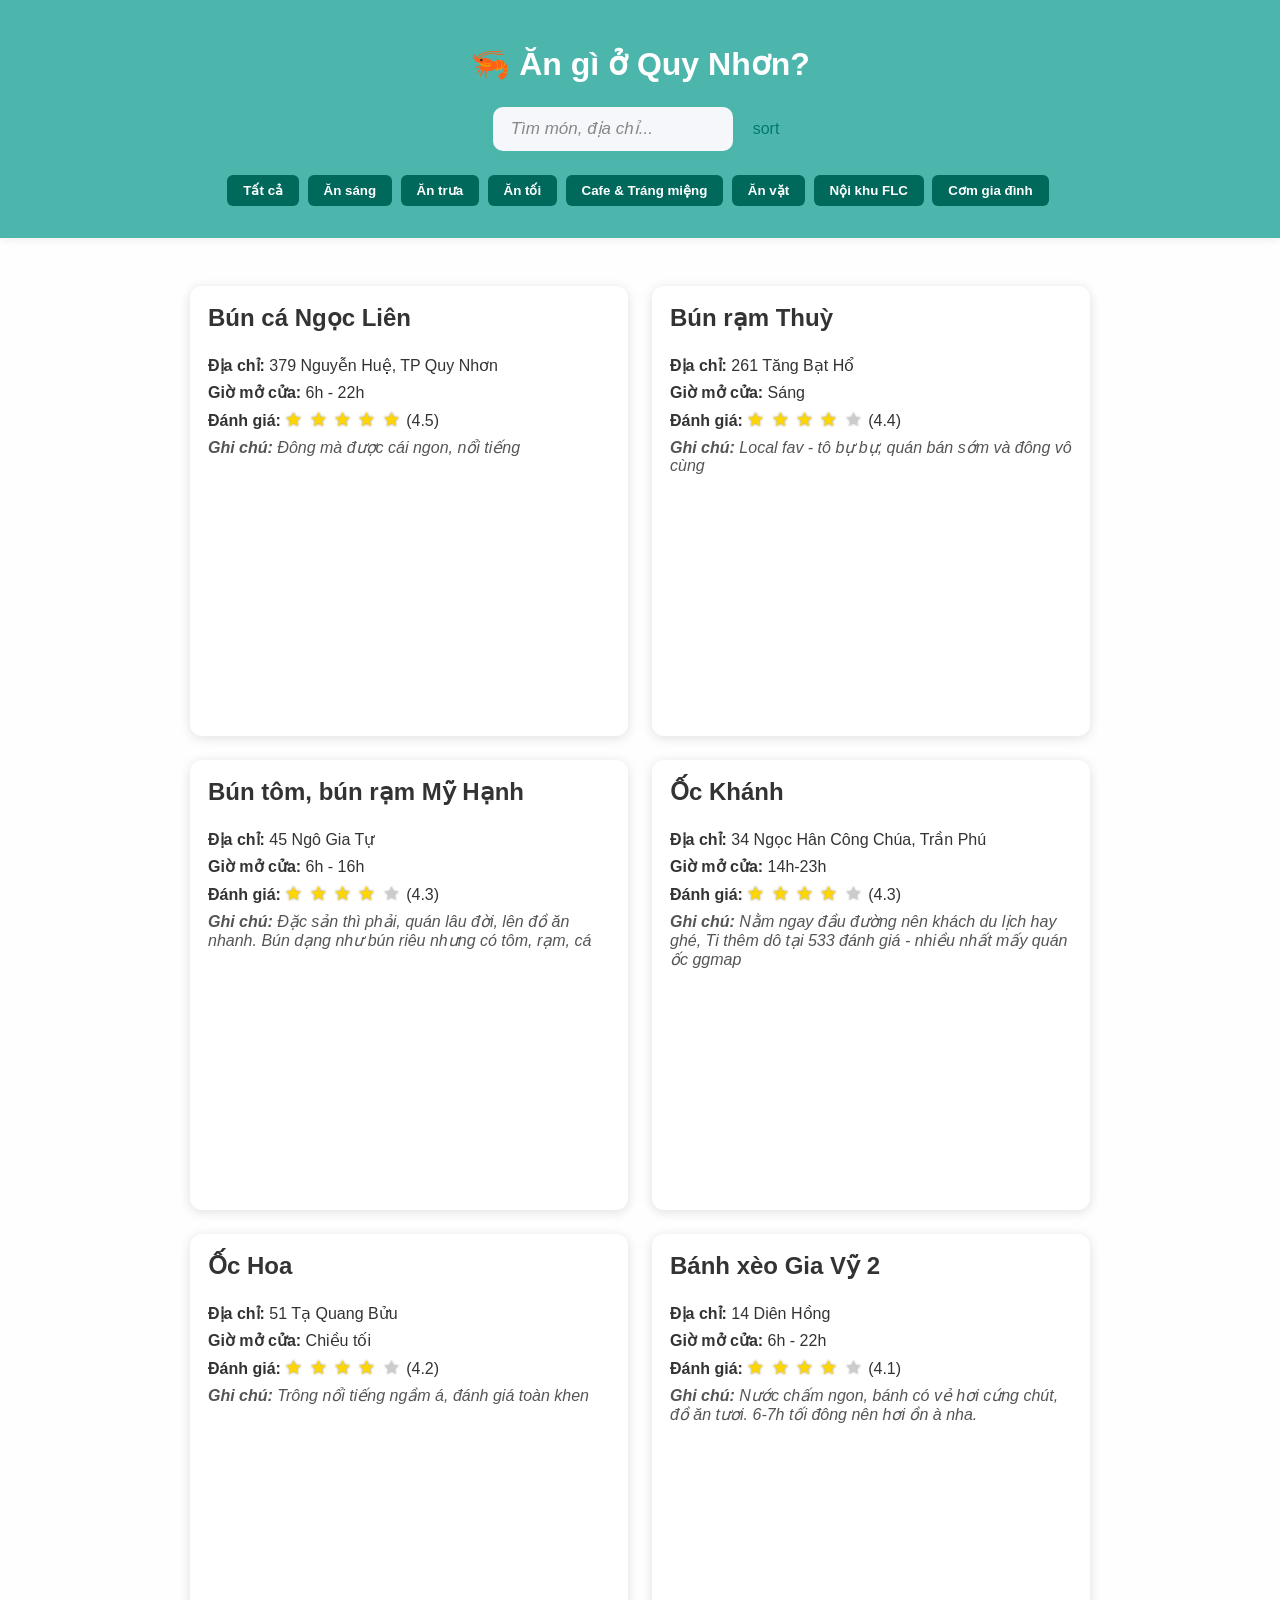
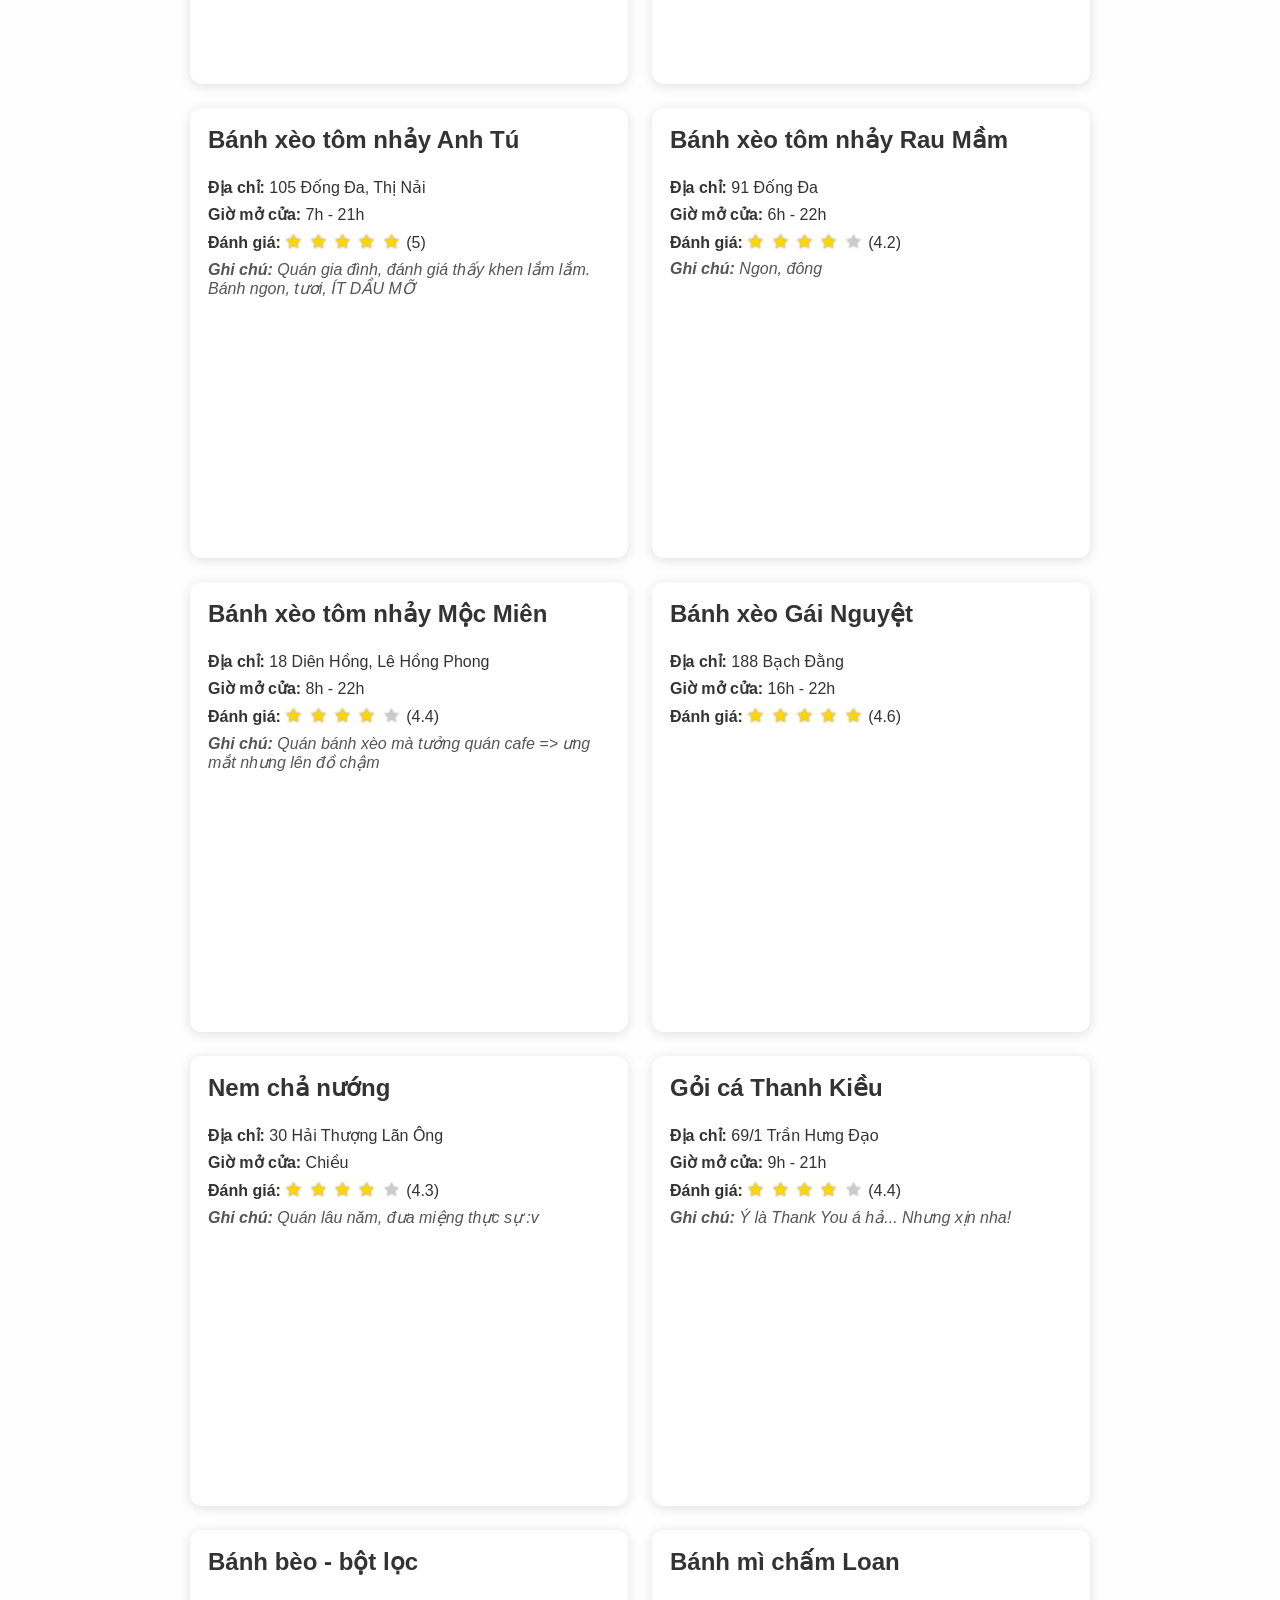
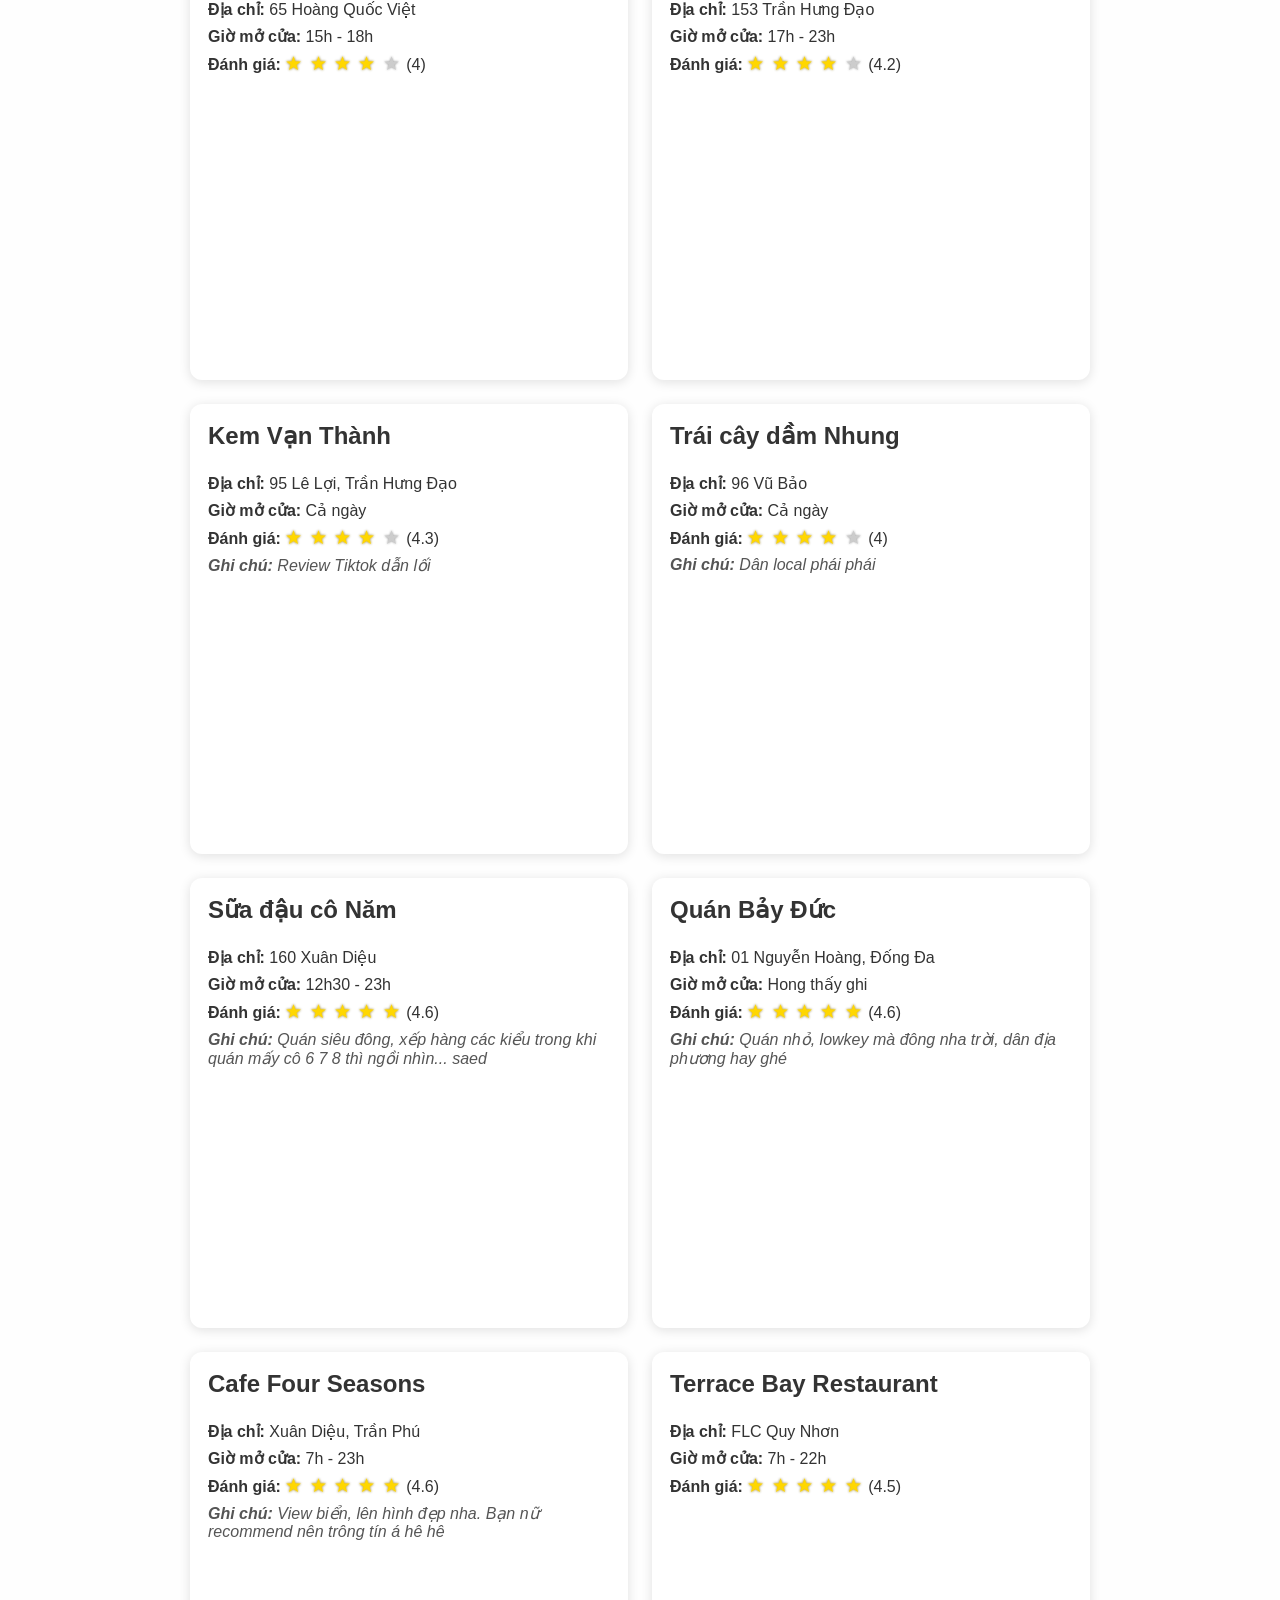
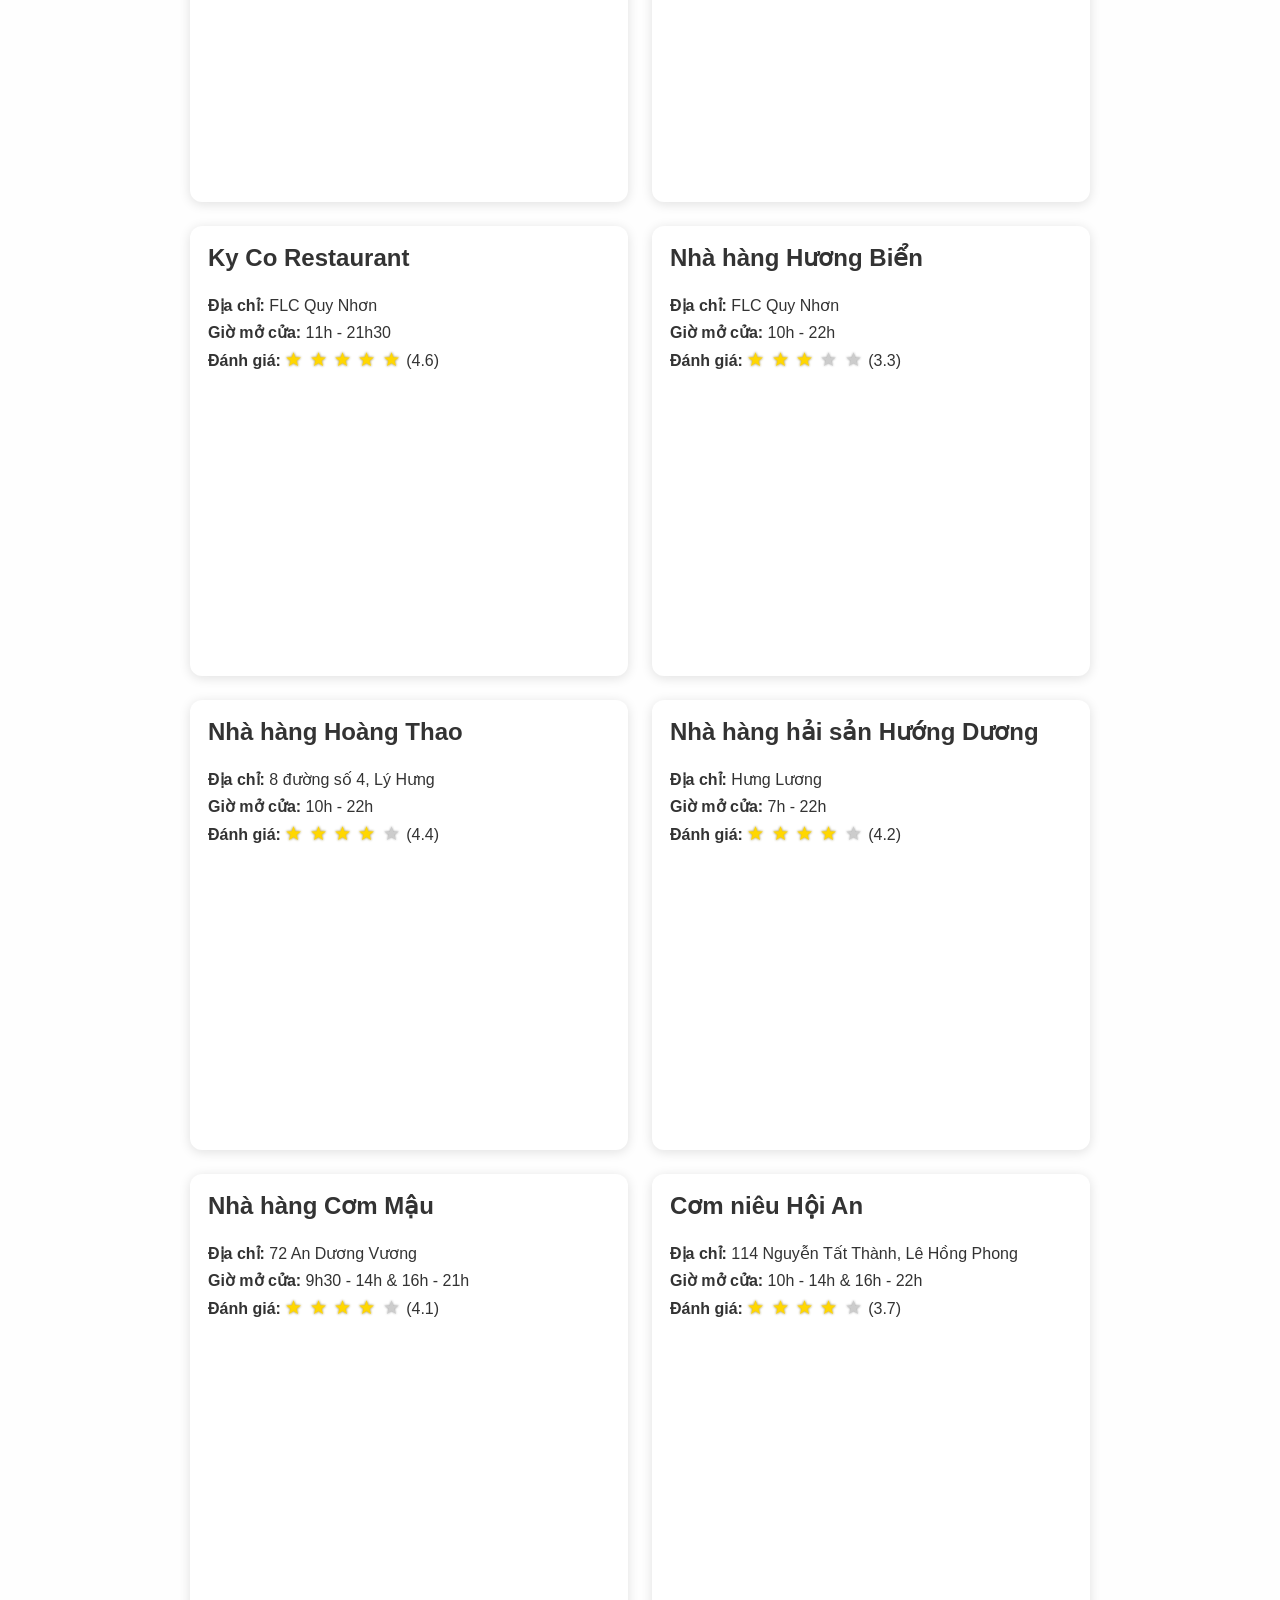
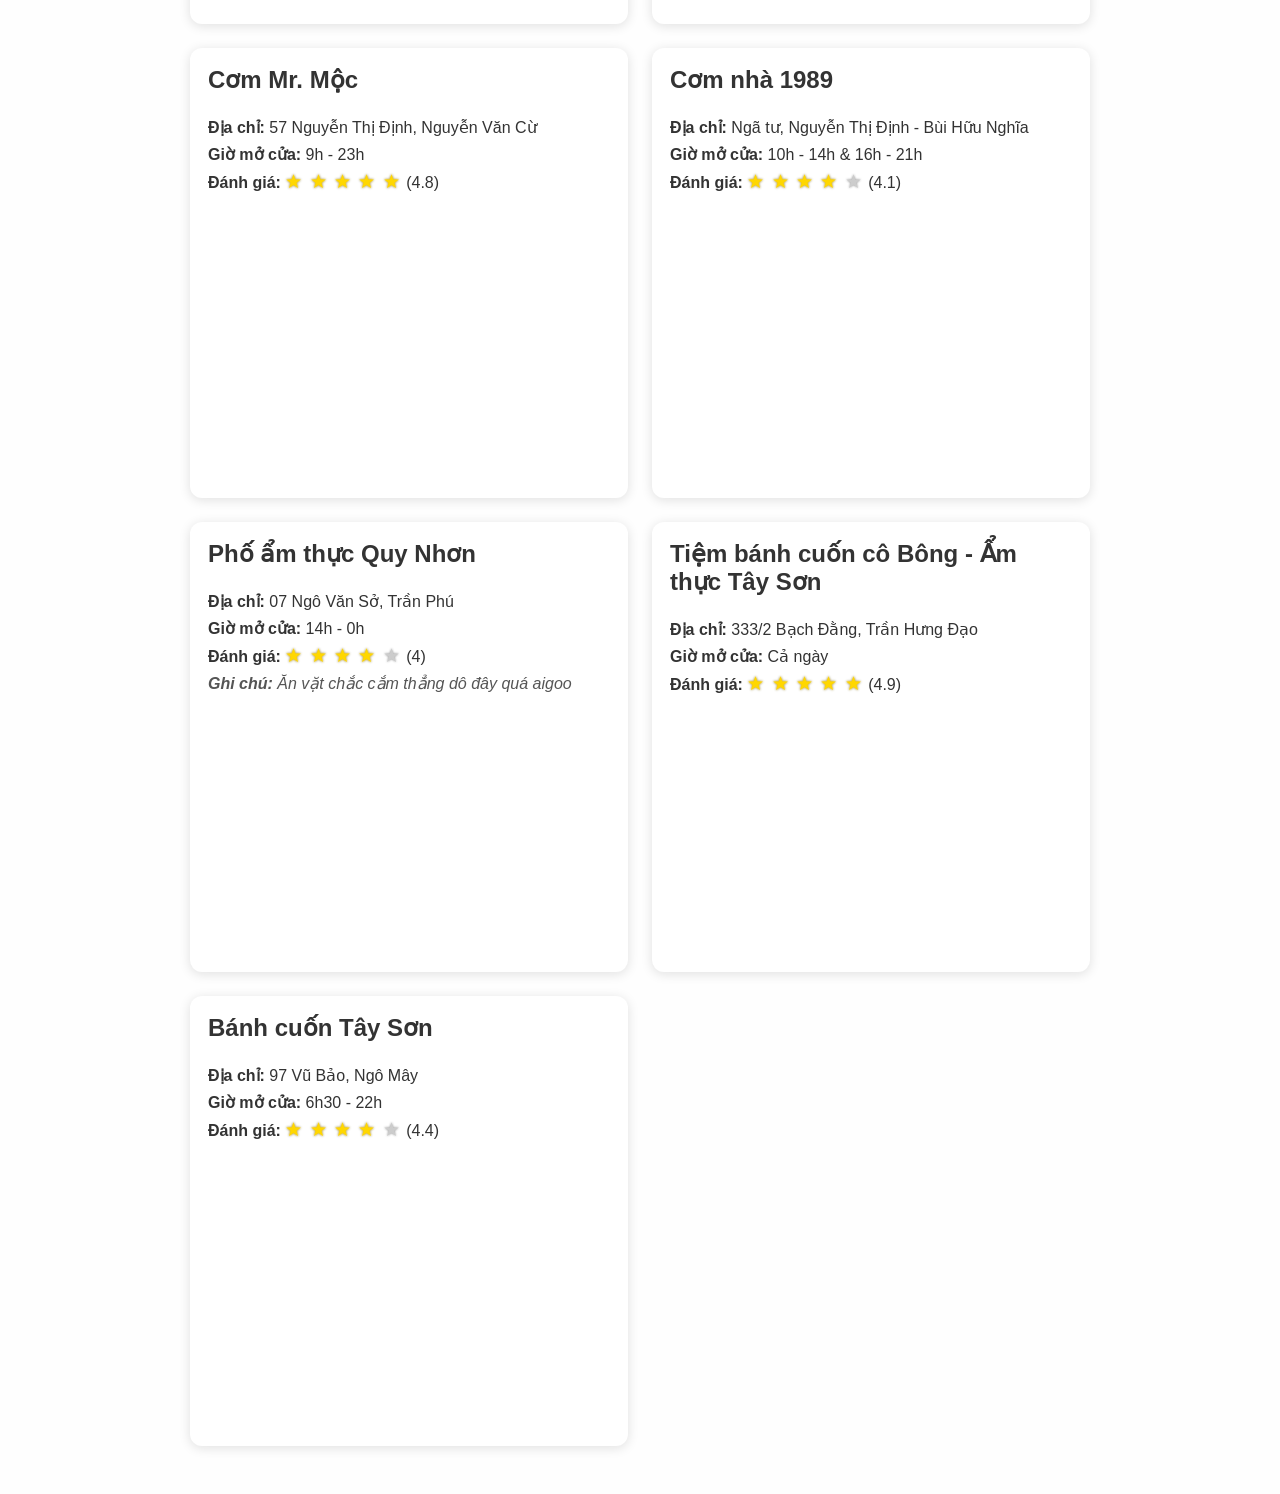
==== commit 6b57ddd7: "final" ====
--- a/index.html
+++ b/index.html
@@ -11,16 +11,18 @@
   <header>
     <h1>🦐 Ăn gì ở Quy Nhơn?</h1>
     <div class="search-bar-wrapper">
-    <div class="search-group">
-    <input
-    type="text"
-    id="search"
-    placeholder="Tìm món, địa chỉ..."
-    style="margin-top:12px; padding:6px; width:220px;"
-    oninput="searchPlaces(this.value)"
-    autocomplete="off"
-    />
-  </div>
+      <div class="search-group" style="position:relative;display:flex;gap:8px;align-items:center;">
+        <input
+          type="text"
+          id="search"
+          placeholder="Tìm món, địa chỉ..."
+          oninput="searchPlaces(this.value)"
+          autocomplete="off"
+        />
+        <button type="button" id="sort-btn" onclick="sortPlaces('desc')" title="Sắp xếp" style="font-size:16px;font-weight:500;color:#00796b;display:flex;align-items:center;gap:4px;">
+          sort
+        </button>
+      </div>
     </div>
     <nav>
       <button onclick="filterPlaces('all')">Tất cả</button>
@@ -36,365 +38,6 @@
   <main id="places">
     <!-- Địa điểm sẽ được thêm ở đây -->
   </main>
-  <script>
-    const places = [
-  {
-    name: "Bún cá Ngọc Liên",
-    type: "breakfast",
-    address: "379 Nguyễn Huệ, TP Quy Nhơn",
-    hours: "6h - 22h",
-    rating: 4.5,
-    note: "Đông mà được cái ngon, nổi tiếng",
-    mapEmbed: `<iframe src="https://www.google.com/maps/embed?pb=!1m18!1m12!1m3!1d3875.2275085797282!2d109.22188807591878!3d13.765149286628127!2m3!1f0!2f0!3f0!3m2!1i1024!2i768!4f13.1!3m3!1m2!1s0x316f6b56792d1bf7%3A0x46b8294ab06261e!2zQsO6biBjw6EgTmfhu41jIExpw6pu!5e0!3m2!1sen!2sus!4v1753886943942!5m2!1sen!2sus" width="100%" height="200" style="border:0;" allowfullscreen="" loading="lazy" referrerpolicy="no-referrer-when-downgrade"></iframe>`
-  },
-  {
-    name: "Bún rạm Thuỳ",
-    type: "breakfast",
-    address: "261 Tăng Bạt Hổ",
-    hours: "Sáng",
-    rating: 4.4,
-    note: "Local fav - tô bự bự, quán bán sớm và đông vô cùng",
-    mapEmbed: `<iframe src="https://www.google.com/maps/embed?pb=!1m18!1m12!1m3!1d7750.314581172278!2d109.21744544498115!3d13.769386496497127!2m3!1f0!2f0!3f0!3m2!1i1024!2i768!4f13.1!3m3!1m2!1s0x316f6c8fb9197ed9%3A0x221dcd0cd0d2b53!2zQsO6biBUaMO5eQ!5e0!3m2!1svi!2s!4v1753887509647!5m2!1svi!2s" width="600" height="450" style="border:0;" allowfullscreen="" loading="lazy" referrerpolicy="no-referrer-when-downgrade"></iframe>`
-  },
-  {
-    name: "Bún tôm, bún rạm Mỹ Hạnh",
-    type: "breakfast",
-    address: "45 Ngô Gia Tự",
-    hours: "6h - 16h",
-    rating: 4.3,
-    note: "Đặc sản thì phải, quán lâu đời, lên đồ ăn nhanh. Bún dạng như bún riêu nhưng có tôm, rạm, cá",
-    mapEmbed: `<iframe src="https://www.google.com/maps/embed?pb=!1m18!1m12!1m3!1d3875.3841064978233!2d109.20820457591881!3d13.755694986636692!2m3!1f0!2f0!3f0!3m2!1i1024!2i768!4f13.1!3m3!1m2!1s0x316f6d90ebec3cad%3A0xc853aab0afac788e!2zQsO6biBS4bqhbSAtIELDum4gVMO0bSBN4bu5IEjhuqFuaCBRdXkgTmjGoW4!5e0!3m2!1svi!2s!4v1753887624003!5m2!1svi!2s" width="600" height="450" style="border:0;" allowfullscreen="" loading="lazy" referrerpolicy="no-referrer-when-downgrade"></iframe>`
-  },
-  {
-    name: "Ốc Khánh",
-    type: "snack",
-    address: "34 Ngọc Hân Công Chúa, Trần Phú",
-    hours: "14h-23h",
-    rating: 4.3,
-    note: "Nằm ngay đầu đường nên khách du lịch hay ghé, Ti thêm dô tại 533 đánh giá - nhiều nhất mấy quán ốc ggmap",
-    mapEmbed: `<iframe src="https://www.google.com/maps/embed?pb=!1m18!1m12!1m3!1d15500.779677311728!2d109.2124600078125!3d13.767116000000005!2m3!1f0!2f0!3f0!3m2!1i1024!2i768!4f13.1!3m3!1m2!1s0x316f6c8c1aac9a9b%3A0xd8060f7850968b5d!2z4buQQyBLSMOBTkg!5e0!3m2!1svi!2s!4v1753949840029!5m2!1svi!2s" width="600" height="450" style="border:0;" allowfullscreen="" loading="lazy" referrerpolicy="no-referrer-when-downgrade"></iframe>`
-  },
-  {
-    name: "Ốc Hoa",
-    type: "snack",
-    address: "51 Tạ Quang Bửu",
-    hours: "Chiều tối",
-    rating: 4.2,
-    note: "Trông nổi tiếng ngầm á, đánh giá toàn khen",
-    mapEmbed: `<iframe src="https://www.google.com/maps/embed?pb=!1m18!1m12!1m3!1d3992179.435057829!2d105.29840715026917!3d12.274465958682653!2m3!1f0!2f0!3f0!3m2!1i1024!2i768!4f13.1!3m3!1m2!1s0x316f6bfd2b3687bf%3A0x6fa4542d4eb0a81!2z4buQYyBIb2U!5e0!3m2!1svi!2s!4v1753887661133!5m2!1svi!2s" width="600" height="450" style="border:0;" allowfullscreen="" loading="lazy" referrerpolicy="no-referrer-when-downgrade"></iframe>`
-  },
-  {
-    name: "Bánh xèo Gia Vỹ 2",
-    type: ["dinner", "lunch", "breakfast"],
-    address: "14 Diên Hồng",
-    hours: "6h - 22h",
-    rating: 4.1,
-    note: "Nước chấm ngon, bánh có vẻ hơi cứng chút, đồ ăn tươi. 6-7h tối đông nên hơi ồn à nha.",
-    mapEmbed: `<iframe src="https://www.google.com/maps/embed?pb=!1m18!1m12!1m3!1d15500.334392080247!2d109.20464380781253!3d13.773831999999995!2m3!1f0!2f0!3f0!3m2!1i1024!2i768!4f13.1!3m3!1m2!1s0x316f6c907beca1f7%3A0xcbd1b213ec120672!2zQsOhbmggWMOobyBHaWEgVuG7uSAy!5e0!3m2!1svi!2s!4v1753948416252!5m2!1svi!2s" width="600" height="450" style="border:0;" allowfullscreen="" loading="lazy" referrerpolicy="no-referrer-when-downgrade"></iframe>`
-  },
-  {
-    name: "Bánh xèo tôm nhảy Anh Tú",
-    type: ["dinner", "lunch", "breakfast"],
-    address: "105 Đống Đa, Thị Nải",
-    hours: "7h - 21h",
-    rating: 5.0,
-    note: "Quán gia đình, đánh giá thấy khen lắm lắm. Bánh ngon, tươi, ÍT DẦU MỠ",
-    mapEmbed: `<iframe src="https://www.google.com/maps/embed?pb=!1m18!1m12!1m3!1d30999.333125317913!2d109.18755191083982!3d13.783898500000003!2m3!1f0!2f0!3f0!3m2!1i1024!2i768!4f13.1!3m3!1m2!1s0x316f6d2dbaa22147%3A0x3486e5be23b888c4!2zQsOhbmggeMOobyB0w7RtIG5o4bqjeSBBbmggVMO6!5e0!3m2!1svi!2s!4v1753948890676!5m2!1svi!2s" width="600" height="450" style="border:0;" allowfullscreen="" loading="lazy" referrerpolicy="no-referrer-when-downgrade"></iframe>`
-  },
-  {
-    name: "Bánh xèo tôm nhảy Rau Mầm",
-    type: ["dinner", "lunch", "breakfast"],
-    address: " 91 Đống Đa",
-    hours: "6h - 22h",
-    rating: 4.2,
-    note: "Ngon, đông",
-    mapEmbed: `<iframe src="https://www.google.com/maps/embed?pb=!1m18!1m12!1m3!1d15500.334392080247!2d109.20464380781253!3d13.773831999999995!2m3!1f0!2f0!3f0!3m2!1i1024!2i768!4f13.1!3m3!1m2!1s0x316f6c9d48ef7035%3A0x2291f09ccaebe5ea!2zUXXDoW4gQsOhbmggWMOobyBUw7RtIE5o4bqjeSBSYXUgTeG6p20!5e0!3m2!1svi!2s!4v1753948602413!5m2!1svi!2s" width="600" height="450" style="border:0;" allowfullscreen="" loading="lazy" referrerpolicy="no-referrer-when-downgrade"></iframe>`
-  },
-  {
-    name: "Bánh xèo tôm nhảy Mộc Miên",
-    type: ["dinner", "lunch", "breakfast"],
-    address: "18 Diên Hồng, Lê Hồng Phong",
-    hours: "8h - 22h",
-    rating: 4.4,
-    note: "Quán bánh xèo mà tưởng quán cafe => ưng mắt nhưng lên đồ chậm",
-    mapEmbed: `<iframe src="https://www.google.com/maps/embed?pb=!1m18!1m12!1m3!1d15500.334392080247!2d109.20464380781253!3d13.773831999999995!2m3!1f0!2f0!3f0!3m2!1i1024!2i768!4f13.1!3m3!1m2!1s0x316f6dcd7b45ade3%3A0x2420e7b49243b2f4!2zQsOhbmggWMOobyBUw7RtIE5o4bqjeSBN4buZYyBNacOqbg!5e0!3m2!1svi!2s!4v1753948707208!5m2!1svi!2s" width="600" height="450" style="border:0;" allowfullscreen="" loading="lazy" referrerpolicy="no-referrer-when-downgrade"></iframe>`
-  },
-  {
-    name: "Bánh xèo Gái Nguyệt",
-    type: ["dinner", "lunch", "breakfast"],
-    address: "188 Bạch Đằng",
-    hours: "16h - 22h",
-    rating: 4.6,
-    mapEmbed: `<iframe src="https://www.google.com/maps/embed?pb=!1m18!1m12!1m3!1d3875.031934102652!2d109.23049737591896!3d13.776947786617567!2m3!1f0!2f0!3f0!3m2!1i1024!2i768!4f13.1!3m3!1m2!1s0x316f6d2f626b2621%3A0xbf4268cedbe83a8f!2zQsOhbmggeMOobyBnw6FpIE5ndXnhu4d0!5e0!3m2!1svi!2s!4v1753887702241!5m2!1svi!2s" width="600" height="450" style="border:0;" allowfullscreen="" loading="lazy" referrerpolicy="no-referrer-when-downgrade"></iframe>`
-  },
-  {
-    name: "Nem chả nướng",
-    type: "dinner",
-    address: "30 Hải Thượng Lãn Ông",
-    hours: "Chiều",
-    rating: 4.3,
-    note: "Quán lâu năm, đưa miệng thực sự :v",
-    mapEmbed: `<iframe src="https://www.google.com/maps/embed?pb=!1m18!1m12!1m3!1d3875.219565144838!2d109.22390327591873!3d13.76562868662771!2m3!1f0!2f0!3f0!3m2!1i1024!2i768!4f13.1!3m3!1m2!1s0x316f6dee7e3e0835%3A0x81d3d888e3cb1e8f!2zVHV54bq_dCBuZW0gY2jhuqMsIGLDoW5oIGN14buRbg!5e0!3m2!1sen!2sus!4v1753888309444!5m2!1sen!2sus" width="600" height="450" style="border:0;" allowfullscreen="" loading="lazy" referrerpolicy="no-referrer-when-downgrade"></iframe>`
-  },
-  {
-    name: "Gỏi cá Thanh Kiều",
-    type: "lunch",
-    address: "69/1 Trần Hưng Đạo",
-    hours: "9h - 21h",
-    rating: 4.4,
-    note: "Ý là Thank You á hả... Nhưng xịn nha!",
-    mapEmbed: `<iframe src="https://www.google.com/maps/embed?pb=!1m18!1m12!1m3!1d3875.1139500141385!2d109.244542275919!3d13.77200118662199!2m3!1f0!2f0!3f0!3m2!1i1024!2i768!4f13.1!3m3!1m2!1s0x316f6d385621fcfb%3A0x83319f4aa72cd7bc!2zR-G7j2kgQ8OhIFRoYW5oIEtp4buBdQ!5e0!3m2!1sen!2sus!4v1753888347079!5m2!1sen!2sus" width="600" height="450" style="border:0;" allowfullscreen="" loading="lazy" referrerpolicy="no-referrer-when-downgrade"></iframe>`
-  },
-  {
-    name: "Bánh bèo - bột lọc",
-    type: "snack",
-    address: "65 Hoàng Quốc Việt",
-    hours: "15h - 18h",
-    rating: 4.0,
-    mapEmbed: `<iframe src="https://www.google.com/maps/embed?pb=!1m18!1m12!1m3!1d3874.9718073470485!2d109.224354875919!3d13.780573086614297!2m3!1f0!2f0!3f0!3m2!1i1024!2i768!4f13.1!3m3!1m2!1s0x316f6d000cb55cc3%3A0x5316f31055fd5542!2zQsOhbmggYsOobyB24buJYSBow6ggVHLhuqduIFF14buRYyBWaeG7h3Q!5e0!3m2!1svi!2s!4v1753951499084!5m2!1svi!2s" width="600" height="450" style="border:0;" allowfullscreen="" loading="lazy" referrerpolicy="no-referrer-when-downgrade"></iframe>`
-  },
-  {
-    name: "Bánh mì chấm Loan",
-    type: "breakfast",
-    address: "153 Trần Hưng Đạo",
-    hours: "17h - 23h",
-    rating: 4.2,
-    mapEmbed: `<iframe src="https://www.google.com/maps/embed?pb=!1m18!1m12!1m3!1d3875.1003180684183!2d109.2253591759188!3d13.772823486621279!2m3!1f0!2f0!3f0!3m2!1i1024!2i768!4f13.1!3m3!1m2!1s0x316f6d348d88a50b%3A0xfeb6d88b950b5490!2zQsOhbmggbcOsIGNo4bqlbSBMb2Fu!5e0!3m2!1svi!2s!4v1753951563193!5m2!1svi!2s" width="600" height="450" style="border:0;" allowfullscreen="" loading="lazy" referrerpolicy="no-referrer-when-downgrade"></iframe>`
-  },
-  {
-    name: "Kem Vạn Thành",
-    type: "drink",
-    address: "95 Lê Lợi, Trần Hưng Đạo",
-    hours: "Cả ngày",
-    rating: 4.3,
-    note: "Review Tiktok dẫn lối",
-    mapEmbed: `<iframe src="https://www.google.com/maps/embed?pb=!1m18!1m12!1m3!1d3875.0851185771735!2d109.22932957591897!3d13.77374028662043!2m3!1f0!2f0!3f0!3m2!1i1024!2i768!4f13.1!3m3!1m2!1s0x316f6c862f33a977%3A0xffc719f320ea6ce6!2zUXXDoW4gS2VtIFbhuqFuIFRow6BuaA!5e0!3m2!1svi!2s!4v1753951824120!5m2!1svi!2s" width="600" height="450" style="border:0;" allowfullscreen="" loading="lazy" referrerpolicy="no-referrer-when-downgrade"></iframe>`
-  },
-  {
-    name: "Trái cây dầm Nhung",
-    type: ["drink", "snack"],
-    address: "96 Vũ Bảo",
-    hours: "Cả ngày",
-    rating: 4.0,
-    note: "Dân local phái phái",
-    mapEmbed: `<iframe src="https://www.google.com/maps/embed?pb=!1m18!1m12!1m3!1d7750.50490606049!2d109.21030289440029!3d13.763643739553197!2m3!1f0!2f0!3f0!3m2!1i1024!2i768!4f13.1!3m3!1m2!1s0x316f6df6eece8563%3A0x699dd424d607a980!2zU2luaCB04buRIE5odW5n!5e0!3m2!1svi!2s!4v1753951796580!5m2!1svi!2s" width="600" height="450" style="border:0;" allowfullscreen="" loading="lazy" referrerpolicy="no-referrer-when-downgrade"></iframe>`
-  },
-  {
-    name: "Sữa đậu cô Năm",
-    type: ["drink","snack"],
-    address: "160 Xuân Diệu",
-    hours: "12h30 - 23h",
-    rating: 4.6,
-    note: "Quán siêu đông, xếp hàng các kiểu trong khi quán mấy cô 6 7 8 thì ngồi nhìn... saed",
-    mapEmbed: `<iframe src="https://www.google.com/maps/embed?pb=!1m18!1m12!1m3!1d3875.1677704142626!2d109.22899447591888!3d13.768754186624891!2m3!1f0!2f0!3f0!3m2!1i1024!2i768!4f13.1!3m3!1m2!1s0x316f6d21cc6e4fc7%3A0x75b1ac325537fe2d!2zTsaw4bubYyDEkeG6rXUgc8awxqFuZyBzw6FvIEPDlCBOxIJN!5e0!3m2!1svi!2s!4v1753951852385!5m2!1svi!2s" width="600" height="450" style="border:0;" allowfullscreen="" loading="lazy" referrerpolicy="no-referrer-when-downgrade"></iframe>`
-  },
-  {
-    name: "Quán Bảy Đức",
-    type: ["dinner", "snack"],
-    address: "01 Nguyễn Hoàng, Đống Đa",
-    hours: "Hong thấy ghi",
-    rating: 4.6,
-    note: "Quán nhỏ, lowkey mà đông nha trời, dân địa phương hay ghé",
-    mapEmbed: `<iframe src="https://www.google.com/maps/embed?pb=!1m18!1m12!1m3!1d3874.831421709473!2d109.21116642695314!3d13.789033900000007!2m3!1f0!2f0!3f0!3m2!1i1024!2i768!4f13.1!3m3!1m2!1s0x316f6bb8d65f747f%3A0x18975cd24b98ec19!2zQuG6o3kgxJDhu6ljIFF1w6Fu!5e0!3m2!1svi!2s!4v1753952124138!5m2!1svi!2s" width="600" height="450" style="border:0;" allowfullscreen="" loading="lazy" referrerpolicy="no-referrer-when-downgrade"></iframe>`
-  },
-  {
-    name: "Cafe Four Seasons",
-    type: ["lunch","drink", "dinner"],
-    address: "Xuân Diệu, Trần Phú",
-    hours: "7h - 23h",
-    rating: 4.6,
-    note: "View biển, lên hình đẹp nha. Bạn nữ recommend nên trông tín á hê hê",
-    mapEmbed: `<iframe src="https://www.google.com/maps/embed?pb=!1m18!1m12!1m3!1d3875.2935723987785!2d109.22001257591869!3d13.761161586631635!2m3!1f0!2f0!3f0!3m2!1i1024!2i768!4f13.1!3m3!1m2!1s0x316f6da6ccd13ae7%3A0xa0a3382a169e5ead!2zQuG7kW4gTcO5YSAtIEZvdXIgU2Vhc29ucyBRdXkgTmjGoW4!5e0!3m2!1svi!2s!4v1753952141025!5m2!1svi!2s" width="600" height="450" style="border:0;" allowfullscreen="" loading="lazy" referrerpolicy="no-referrer-when-downgrade"></iframe>`
-  },
-  {
-    name: "Terrace Bay Restaurant",
-    type: ["flc", "lunch", "dinner"],
-    address: "FLC Quy Nhơn",
-    hours: "7h - 22h",
-    rating: 4.5,
-    mapEmbed: `<iframe src="https://www.google.com/maps/embed?pb=!1m18!1m12!1m3!1d3873.202985173324!2d109.27547912178397!3d13.886807711036875!2m3!1f0!2f0!3f0!3m2!1i1024!2i768!4f13.1!3m3!1m2!1s0x316f41c984b423e1%3A0x2cffd5f4548d72c0!2sTerrace%20Bay%20Restaurant!5e0!3m2!1svi!2s!4v1753946671469!5m2!1svi!2s" width="600" height="450" style="border:0;" allowfullscreen="" loading="lazy" referrerpolicy="no-referrer-when-downgrade"></iframe>`
-  },
-  {
-    name: "Ky Co Restaurant",
-    type: ["flc", "lunch", "dinner"],
-    address: "FLC Quy Nhơn",
-    hours: "11h - 21h30",
-    rating: 4.6,
-    mapEmbed: `<iframe src="https://www.google.com/maps/embed?pb=!1m18!1m12!1m3!1d3873.20807851763!2d109.27070014178754!3d13.886502951166097!2m3!1f0!2f0!3f0!3m2!1i1024!2i768!4f13.1!3m3!1m2!1s0x316f41812adc6345%3A0x210d8d2e4c44eadb!2sKy%20Co%20Restaurant!5e0!3m2!1svi!2s!4v1753946910415!5m2!1svi!2s" width="600" height="450" style="border:0;" allowfullscreen="" loading="lazy" referrerpolicy="no-referrer-when-downgrade"></iframe>`
-  },
-  {
-    name: "Nhà hàng Hương Biển",
-    type: ["flc", "lunch", "dinner"],
-    address: "FLC Quy Nhơn",
-    hours: "10h - 22h",
-    rating: 3.3,
-    mapEmbed: `<iframe src="https://www.google.com/maps/embed?pb=!1m18!1m12!1m3!1d4606.056896270297!2d109.27851409444729!3d13.885985124054434!2m3!1f0!2f0!3f0!3m2!1i1024!2i768!4f13.1!3m3!1m2!1s0x316f41b973d43bcf%3A0x7a4ad0b3a8e76d8b!2zTmjDoCBow6BuZyBIxrDGoW5nIEJp4buDbg!5e0!3m2!1svi!2s!4v1753947010804!5m2!1svi!2s" width="600" height="450" style="border:0;" allowfullscreen="" loading="lazy" referrerpolicy="no-referrer-when-downgrade"></iframe>`
-  },
-  {
-    name: "Nhà hàng Hoàng Thao",
-    type: ["lunch", "dinner"],
-    address: "8 đường số 4, Lý Hưng",
-    hours: "10h - 22h",
-    rating: 4.4,
-    mapEmbed: `<iframe src="https://www.google.com/maps/embed?pb=!1m18!1m12!1m3!1d15492.865748521193!2d109.26871960781251!3d13.886002800000002!2m3!1f0!2f0!3f0!3m2!1i1024!2i768!4f13.1!3m3!1m2!1s0x316f434f88e05eaf%3A0x69019ce1327fce39!2zSG_DoG5nIFRoYW8gU2VhIFZpZXcgLSBI4bqjaSBz4bqjbiBRdXkgTmjGoW4!5e0!3m2!1svi!2s!4v1753947161921!5m2!1svi!2s" width="600" height="450" style="border:0;" allowfullscreen="" loading="lazy" referrerpolicy="no-referrer-when-downgrade"></iframe>`
-  },
-  {
-    name: "Nhà hàng hải sản Hướng Dương",
-    type: ["lunch", "dinner"],
-    address: "Hưng Lương",
-    hours: "7h - 22h",
-    rating: 4.2,
-    mapEmbed: `<iframe src="https://www.google.com/maps/embed?pb=!1m18!1m12!1m3!1d3873.2329581412428!2d109.28897097592049!3d13.885014186520937!2m3!1f0!2f0!3f0!3m2!1i1024!2i768!4f13.1!3m3!1m2!1s0x316f421bd62e47f5%3A0x1b50d934437d14d9!2zTmjDoCBow6BuZyBo4bqjaSBz4bqjbiBIxrDhu5tuZyBExrDGoW5n!5e0!3m2!1svi!2s!4v1753947360153!5m2!1svi!2s" width="600" height="450" style="border:0;" allowfullscreen="" loading="lazy" referrerpolicy="no-referrer-when-downgrade"></iframe>`
-  },
-  {
-    name: "Nhà hàng Cơm Mậu",
-    type: ["lunch", "dinner", "fam"],
-    address: "72 An Dương Vương",
-    hours: "9h30 - 14h & 16h - 21h",
-    rating: 4.1,
-    mapEmbed: `<iframe src="https://www.google.com/maps/embed?pb=!1m18!1m12!1m3!1d18435.303139200158!2d109.195277228172!3d13.74596981385636!2m3!1f0!2f0!3f0!3m2!1i1024!2i768!4f13.1!3m3!1m2!1s0x316f6d4597fa720f%3A0x934b8ef8b878c213!2zTmjDoCBIw6BuZyBDxqFtIE3huq11IFF1eSBOaMahbg!5e0!3m2!1svi!2s!4v1753947552624!5m2!1svi!2s" width="600" height="450" style="border:0;" allowfullscreen="" loading="lazy" referrerpolicy="no-referrer-when-downgrade"></iframe>`
-  },
-  {
-    name: "Cơm niêu Hội An",
-    type: ["lunch", "dinner", "fam"],
-    address: "114 Nguyễn Tất Thành, Lê Hồng Phong",
-    hours: "10h - 14h & 16h - 22h",
-    rating: 3.7,
-    mapEmbed: `<iframe src="https://www.google.com/maps/embed?pb=!1m18!1m12!1m3!1d31000.01085973893!2d109.18881511562502!3d13.778791500000013!2m3!1f0!2f0!3f0!3m2!1i1024!2i768!4f13.1!3m3!1m2!1s0x316f6d9e0ddef895%3A0x2afef67a7252eaf4!2zQ8ahbSBOacOqdSBI4buZaSBBbiAtIFF1eSBOaMahbg!5e0!3m2!1svi!2s!4v1753947575697!5m2!1svi!2s" width="600" height="450" style="border:0;" allowfullscreen="" loading="lazy" referrerpolicy="no-referrer-when-downgrade"></iframe>`
-  },
-  {
-    name: "Cơm Mr. Mộc",
-    type: ["lunch", "dinner", "fam"],
-    address: "57 Nguyễn Thị Định, Nguyễn Văn Cừ",
-    hours: "9h - 23h",
-    rating: 4.8,
-    mapEmbed: `<iframe src="https://www.google.com/maps/embed?pb=!1m18!1m12!1m3!1d31003.516739464634!2d109.17804431562504!3d13.7523436!2m3!1f0!2f0!3f0!3m2!1i1024!2i768!4f13.1!3m3!1m2!1s0x316f6da4b58d3b59%3A0x38e9d47a7d905175!2zQ8ahbSBOZ29uIFF1eSBOaMahbiBNciBN4buZYw!5e0!3m2!1svi!2s!4v1753947754638!5m2!1svi!2s" width="600" height="450" style="border:0;" allowfullscreen="" loading="lazy" referrerpolicy="no-referrer-when-downgrade"></iframe>`
-  },
-  {
-    name: "Cơm nhà 1989",
-    type: ["lunch", "dinner", "fam"],
-    address: "Ngã tư, Nguyễn Thị Định - Bùi Hữu Nghĩa",
-    hours: "10h - 14h & 16h - 21h",
-    rating: 4.1,
-    mapEmbed: `<iframe src="https://www.google.com/maps/embed?pb=!1m18!1m12!1m3!1d31003.516739464634!2d109.17804431562504!3d13.7523436!2m3!1f0!2f0!3f0!3m2!1i1024!2i768!4f13.1!3m3!1m2!1s0x316f6c8513985245%3A0xf8385e4697958d69!2zQ8ahbSBOaMOgIDE5ODk!5e0!3m2!1svi!2s!4v1753947794378!5m2!1svi!2s" width="600" height="450" style="border:0;" allowfullscreen="" loading="lazy" referrerpolicy="no-referrer-when-downgrade"></iframe>`
-  },
-  {
-    name: "Phố ẩm thực Quy Nhơn",
-    type: "snack",
-    address: "07 Ngô Văn Sở, Trần Phú",
-    hours: "14h - 0h",
-    rating: 4.0,
-    note: "Ăn vặt chắc cắm thẳng dô đây quá aigoo",
-    mapEmbed: `<iframe src="https://www.google.com/maps/embed?pb=!1m18!1m12!1m3!1d7750.475823917187!2d109.21600995390627!3d13.764521400000003!2m3!1f0!2f0!3f0!3m2!1i1024!2i768!4f13.1!3m3!1m2!1s0x316f6d03908b946d%3A0xc11760da2b7716d2!2zUGjhu5Eg4bqpbSB0aOG7sWMgUXV5IE5oxqFu!5e0!3m2!1svi!2s!4v1753948104213!5m2!1svi!2s" width="600" height="450" style="border:0;" allowfullscreen="" loading="lazy" referrerpolicy="no-referrer-when-downgrade"></iframe>`
-  },
-  {
-    name: "Tiệm bánh cuốn cô Bông - Ẩm thực Tây Sơn",
-    type: "snack",
-    address: "333/2 Bạch Đằng, Trần Hưng Đạo",
-    hours: "Cả ngày",
-    rating: 4.9,
-    mapEmbed: `<iframe src="https://www.google.com/maps/embed?pb=!1m18!1m12!1m3!1d124000.09194764499!2d109.09619386249999!3d13.778700100000005!2m3!1f0!2f0!3f0!3m2!1i1024!2i768!4f13.1!3m3!1m2!1s0x316f6d00485f47ff%3A0x2312a28f46ff6ae5!2zVEnhu4ZNIELDgU5IIENV4buQTiBDw5QgQuG7kE5HLeG6qE0gVEjhu7BDIFTDglkgU8agTg!5e0!3m2!1svi!2s!4v1753949246407!5m2!1svi!2s" width="600" height="450" style="border:0;" allowfullscreen="" loading="lazy" referrerpolicy="no-referrer-when-downgrade"></iframe>`
-  },
-  {
-    name: "Bánh cuốn Tây Sơn",
-    type: "snack",
-    address: "97 Vũ Bảo, Ngô Mây",
-    hours: "6h30 - 22h",
-    rating: 4.4,
-    mapEmbed: `<iframe src="https://www.google.com/maps/embed?pb=!1m18!1m12!1m3!1d123972.06714956283!2d109.08598865911713!3d13.831405709090241!2m3!1f0!2f0!3f0!3m2!1i1024!2i768!4f13.1!3m3!1m2!1s0x316f6d198918d3f1%3A0x803491ecc594cf49!2zQsOhbmggQ3Xhu5FuIFTDonkgU8ahbg!5e0!3m2!1svi!2s!4v1753949081868!5m2!1svi!2s" width="600" height="450" style="border:0;" allowfullscreen="" loading="lazy" referrerpolicy="no-referrer-when-downgrade"></iframe>`
-  },
-
-];
-
-function removeDiacritics(str) {
-  return str.normalize("NFD").replace(/[\u0300-\u036f]/g, "");
-}
-
-function searchPlaces(query) {
-  query = removeDiacritics(query.trim().toLowerCase());
-  const container = document.getElementById('places');
-  // XÓA các dòng liên quan đến suggestions
-  if (!query) {
-    renderPlaces();
-    return;
-  }
-  const matched = places.filter(place =>
-    removeDiacritics(place.name.toLowerCase()).includes(query) ||
-    removeDiacritics(place.address.toLowerCase()).includes(query)
-  );
-  container.innerHTML = '';
-  for (const place of matched) {
-    const card = document.createElement('div');
-    const types = Array.isArray(place.type) ? place.type.join(' ') : place.type;
-    card.className = `card ${types}`;
-    const stars = Array.from({ length: 5 }, (_, i) => `
-      <span class="star ${i < Math.round(place.rating) ? 'filled' : ''}">★</span>
-    `).join('');
-    card.innerHTML = `
-      <h2>${place.name}</h2>
-      <p><strong>Địa chỉ:</strong> ${place.address}</p>
-      <p><strong>Giờ mở cửa:</strong> ${place.hours}</p>
-      <p><strong>Đánh giá:</strong> <span class="stars">${stars}</span> (${place.rating})</p>
-      <div class="note-area">${place.note ? `<p><strong>Ghi chú:</strong> ${place.note}</p>` : ''}</div>
-      <div class="map-frame">${place.mapEmbed}</div>
-    `;
-    container.appendChild(card);
-  }
-}
-
-function fillSearch(name) {
-  document.getElementById('search').value = name;
-  document.getElementById('suggestions').style.display = 'none';
-  document.getElementById('suggestions').innerHTML = '';
-  searchPlaces(name);
-}
-
-// Ẩn suggestions khi click ra ngoài
-document.addEventListener('click', function(e) {
-  if (!document.getElementById('search').contains(e.target) &&
-      !document.getElementById('suggestions').contains(e.target)) {
-    document.getElementById('suggestions').style.display = 'none';
-  }
-});
-
-    function renderPlaces() {
-      const container = document.getElementById('places');
-      container.innerHTML = '';
-      for (const place of places) {
-        const card = document.createElement('div');
-        const types = Array.isArray(place.type) ? place.type.join(' ') : place.type;
-        card.className = `card ${types}`;
-        const stars = Array.from({ length: 5 }, (_, i) => `
-          <span class="star ${i < Math.round(place.rating) ? 'filled' : ''}">★</span>
-        `).join('');
-
-        card.innerHTML = `
-          <h2>${place.name}</h2>
-          <p><strong>Địa chỉ:</strong> ${place.address}</p>
-          <p><strong>Giờ mở cửa:</strong> ${place.hours}</p>
-          <p><strong>Đánh giá:</strong> <span class="stars">${stars}</span> (${place.rating})</p>
-          <div class="note-area"> ${place.note ? `<p><strong>Ghi chú:</strong> ${place.note}</p>` : ''}</div>
-          <div class="map-frame">
-            ${place.mapEmbed}
-          </div>
-        `;
-        container.appendChild(card);
-      }
-    }
-
-
-    function filterPlaces(type) {
-      const cards = document.querySelectorAll('.card');
-      cards.forEach(card => {
-        if (type === 'all' || card.classList.contains(type)) {
-          card.style.display = 'block';
-        } else {
-          card.style.display = 'none';
-        }
-      });
-    }
-
-    renderPlaces();
-  </script>
+  <script src="main.js"></script>
 </body>
 </html>
--- a/style.css
+++ b/style.css
@@ -44,15 +44,15 @@
 .search-group {
   position: relative;
   display: flex;
-  justify-content: center;
-  width: 100%;
+  gap: 8px;
+  align-items: center;
 }
 
 #search {
   border: none;
   border-radius: 10px;
   font-size: 17px;
-  padding: 12px 18px;
+  padding: 12px 40px 12px 18px;
   width: 240px;
   box-sizing: border-box;
   background: #f5f7fa;
@@ -191,3 +191,73 @@
   display: flex;
   align-items: flex-start;
 }
+#sort-btn {
+  background: transparent;
+  border: none;
+  cursor: pointer;
+  padding: 0 8px;
+  margin-left: 4px;
+  display: flex;
+  align-items: center;
+  font-size: 16px;
+  font-weight: 500;
+  color: #00796b;
+  transition: color 0.18s;
+}
+#sort-btn:hover {
+  color: #00b14f;
+}
+#sort-menu {
+  min-width: 180px;
+  background: #fff;
+  border: 1px solid #e3e6ee;
+  border-radius: 12px;
+  box-shadow: 0 8px 32px rgba(60,72,88,0.12);
+  position: absolute;
+  right: 0;
+  top: calc(100% + 8px); /* Sẽ thẳng hàng với nút sort */
+  z-index: 20;
+  display: none;
+  padding: 8px 0;
+  font-family: "Segoe UI", Arial, sans-serif;
+  animation: fadeIn 0.18s;
+}
+
+#sort-menu::before {
+  content: "";
+  position: absolute;
+  top: -10px;
+  right: 16px; /* Sửa lại cho thẳng với icon nút sort */
+  width: 0;
+  height: 0;
+  border-left: 8px solid transparent;
+  border-right: 8px solid transparent;
+  border-bottom: 10px solid #fff;
+  filter: drop-shadow(0 -2px 2px rgba(60,72,88,0.08));
+}
+
+.sort-option {
+  padding: 12px 24px;
+  cursor: pointer;
+  color: #222;
+  background: none;
+  border: none;
+  font-size: 16px;
+  transition: background 0.18s, color 0.18s;
+  border-radius: 8px;
+  text-align: left;
+  outline: none;
+  font-family: inherit;
+  letter-spacing: 0.01em;
+  position: relative;
+}
+
+.sort-option:not(:last-child) {
+  margin-bottom: 2px;
+}
+
+.sort-option:hover, .sort-option:focus {
+  background: #f5f7fa;
+  color: #00796b;
+  font-weight: 500;
+}
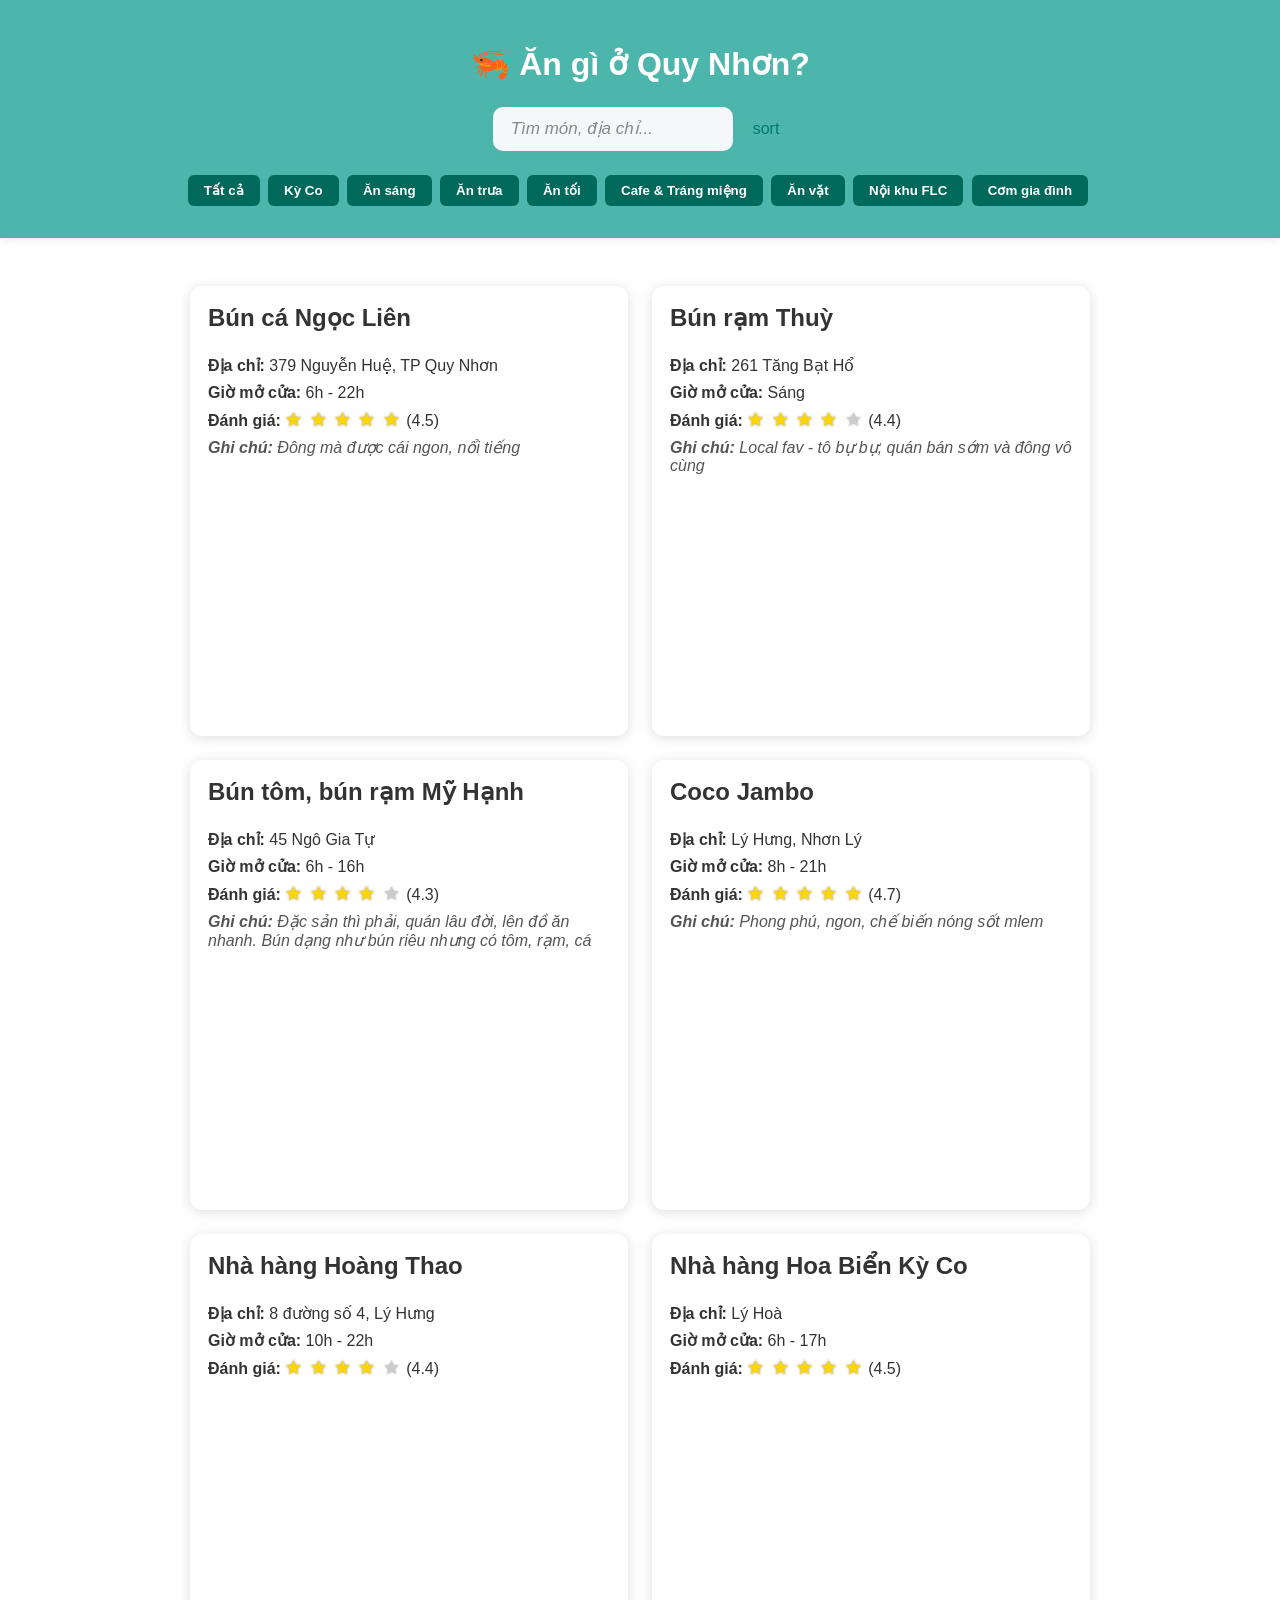
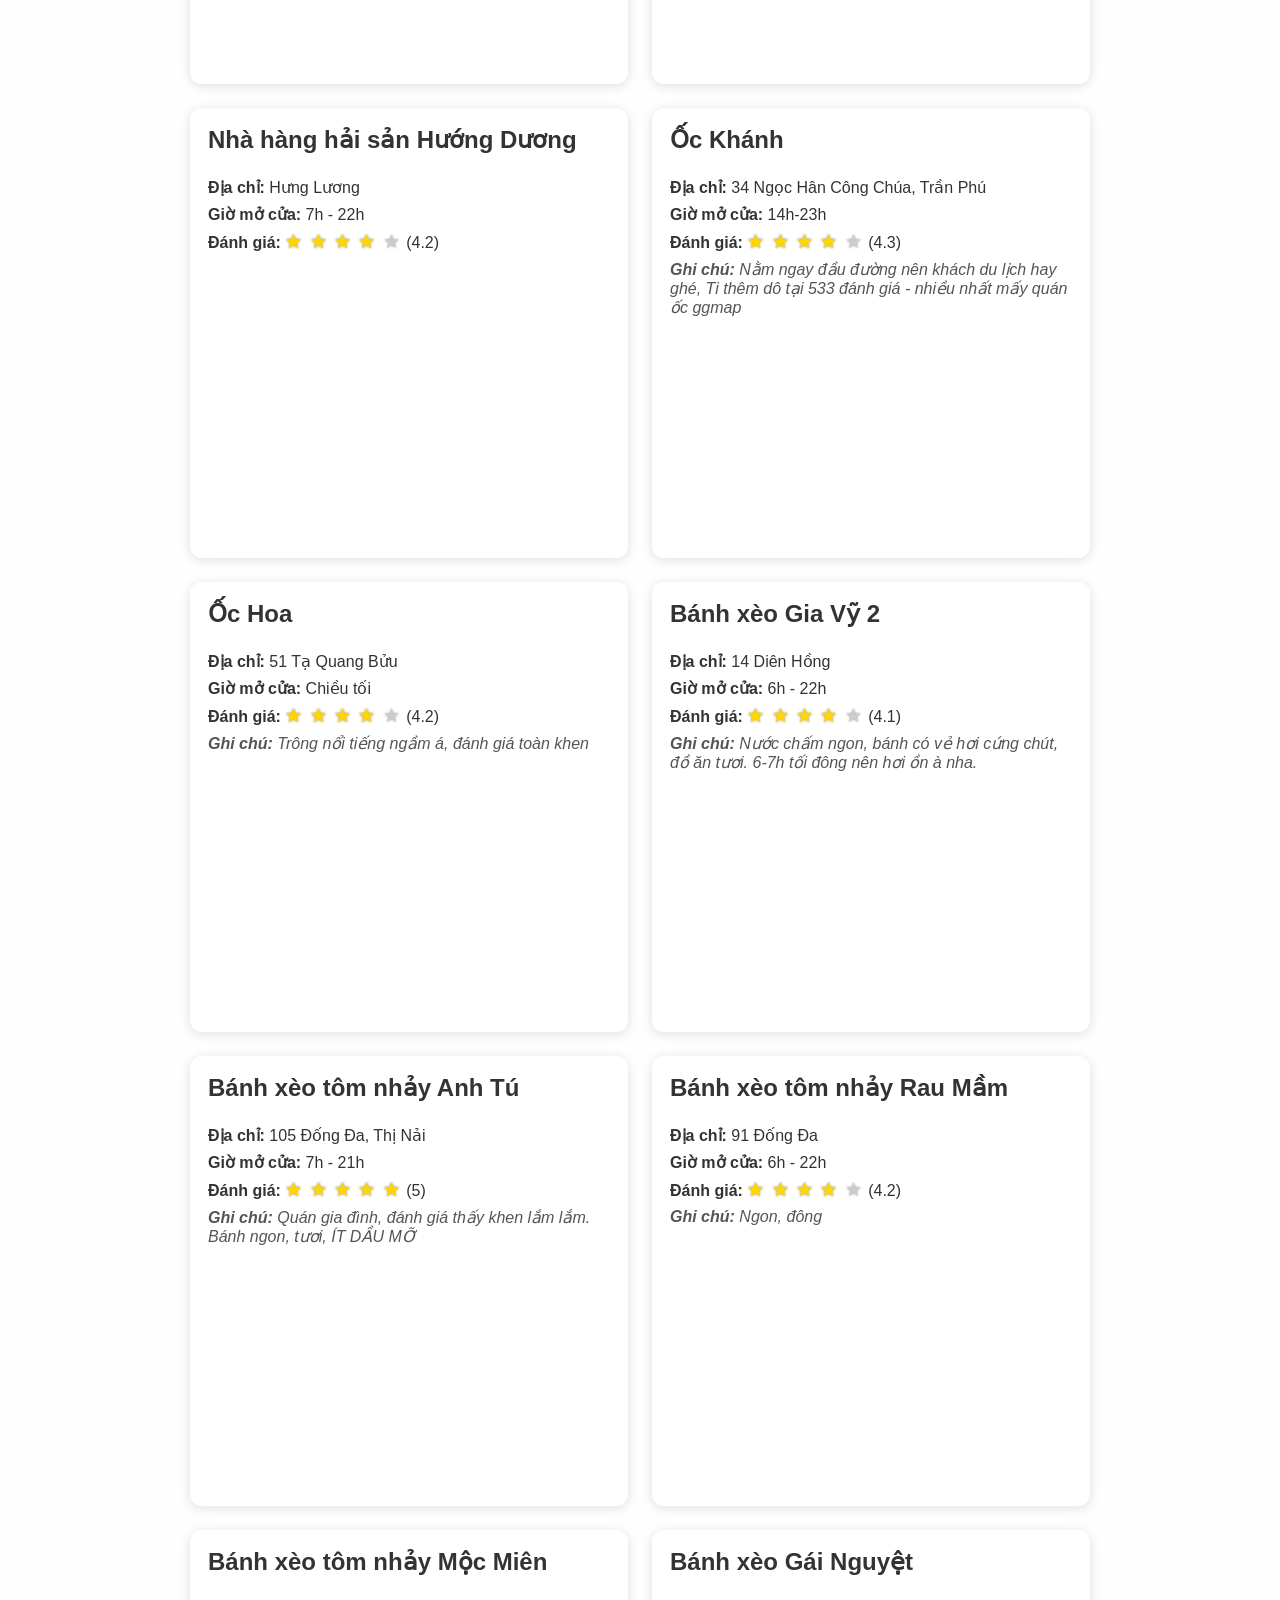
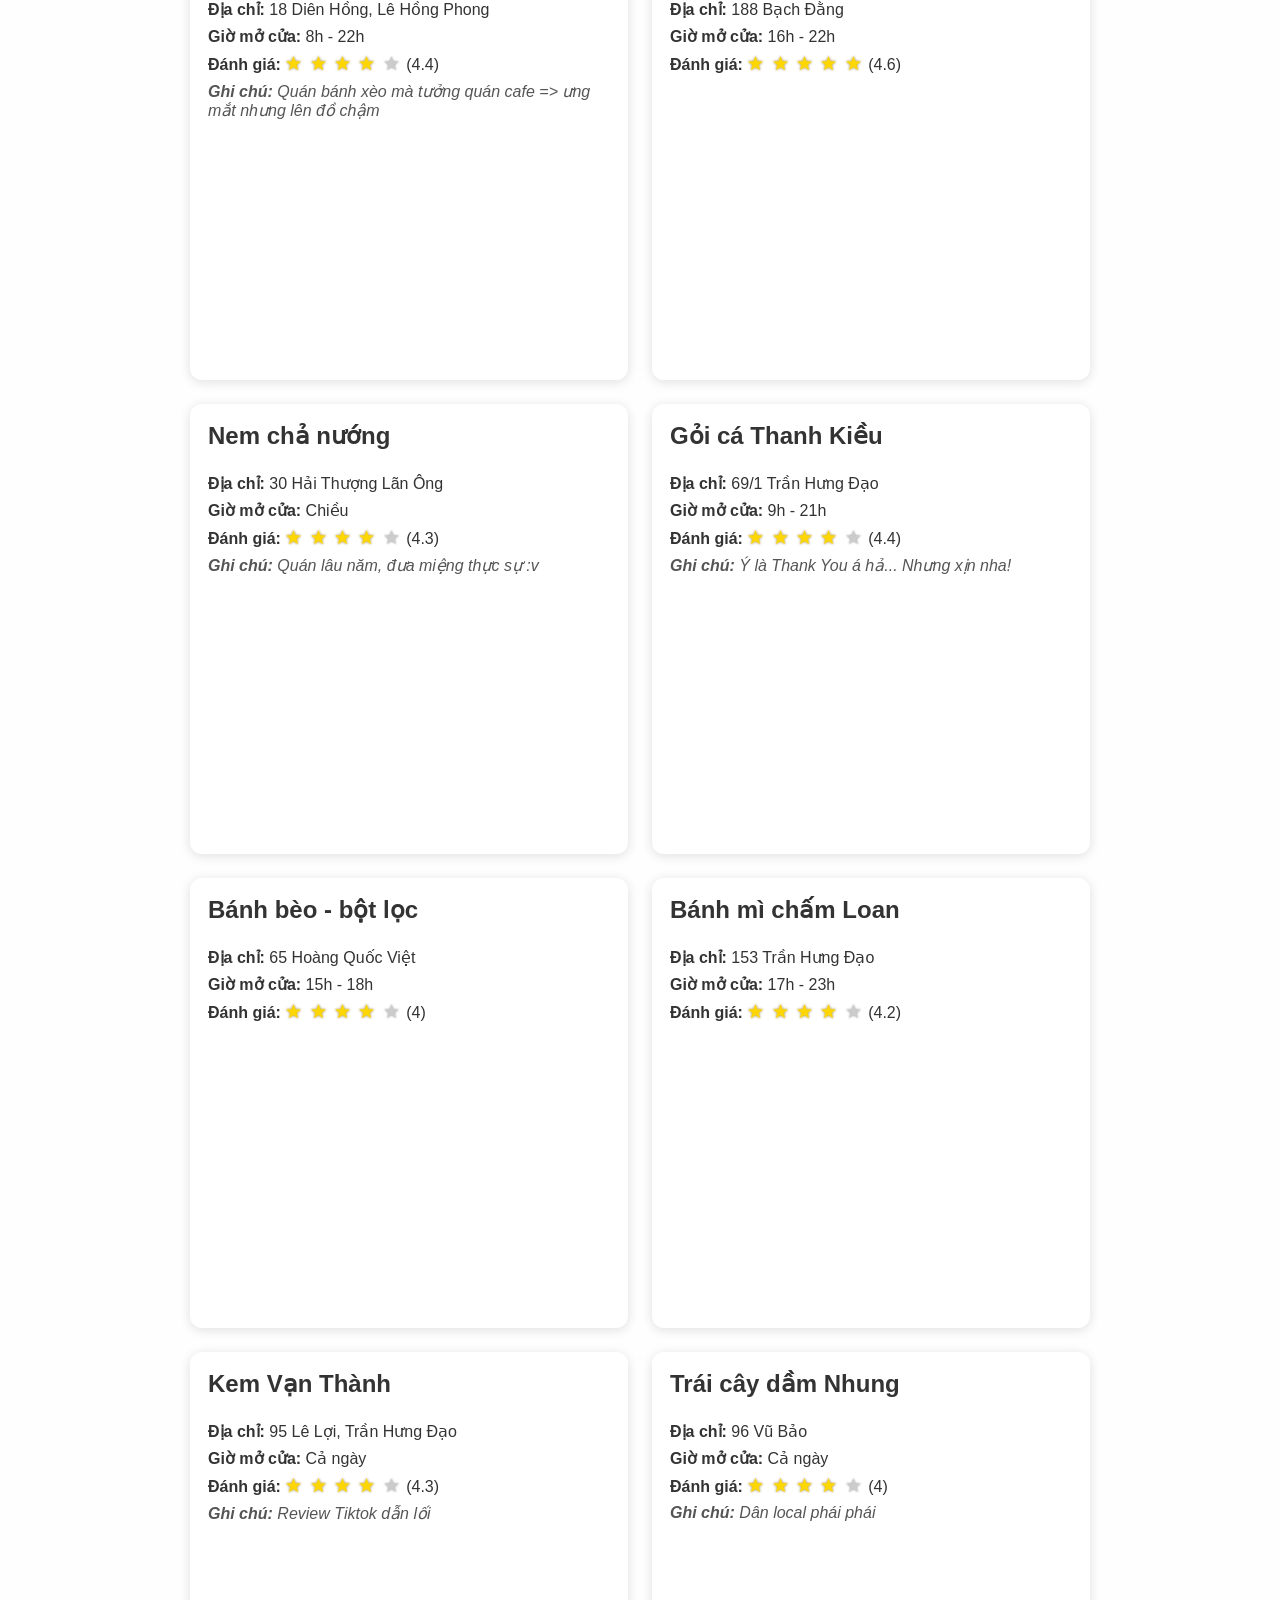
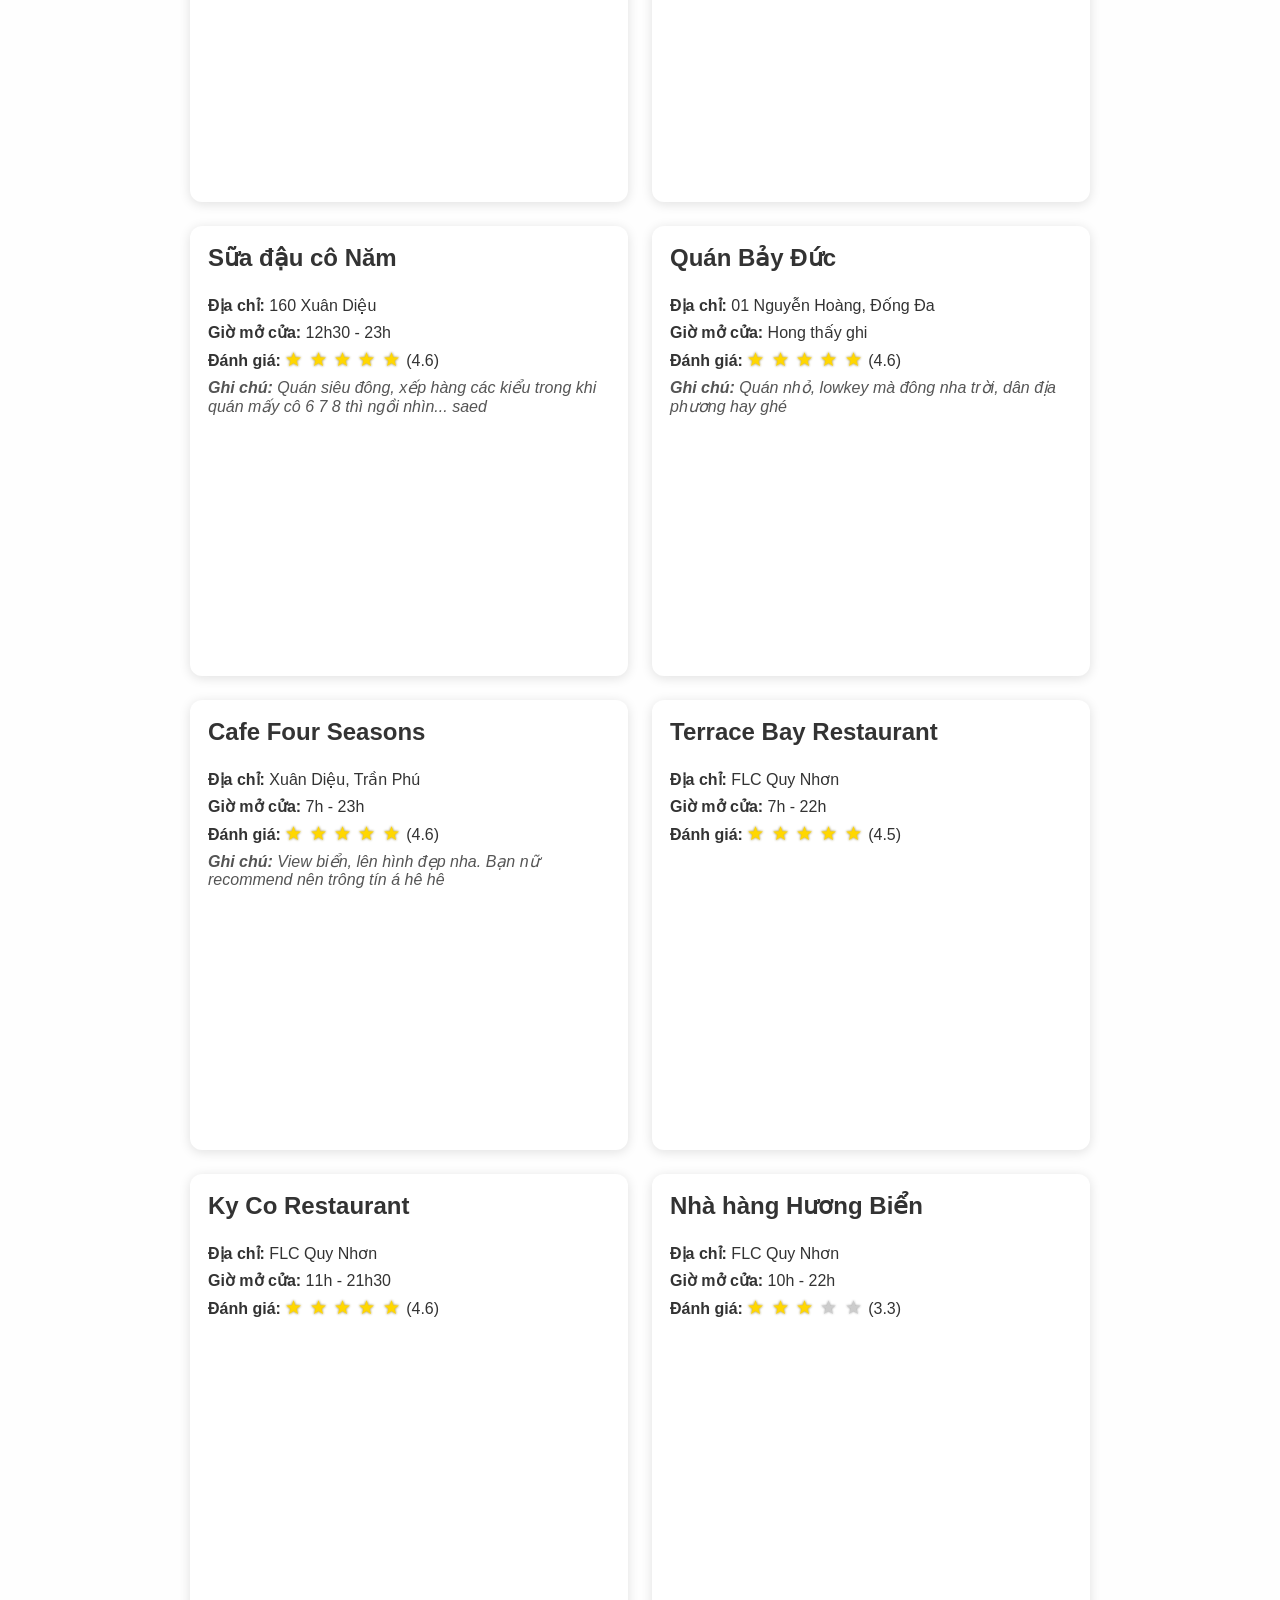
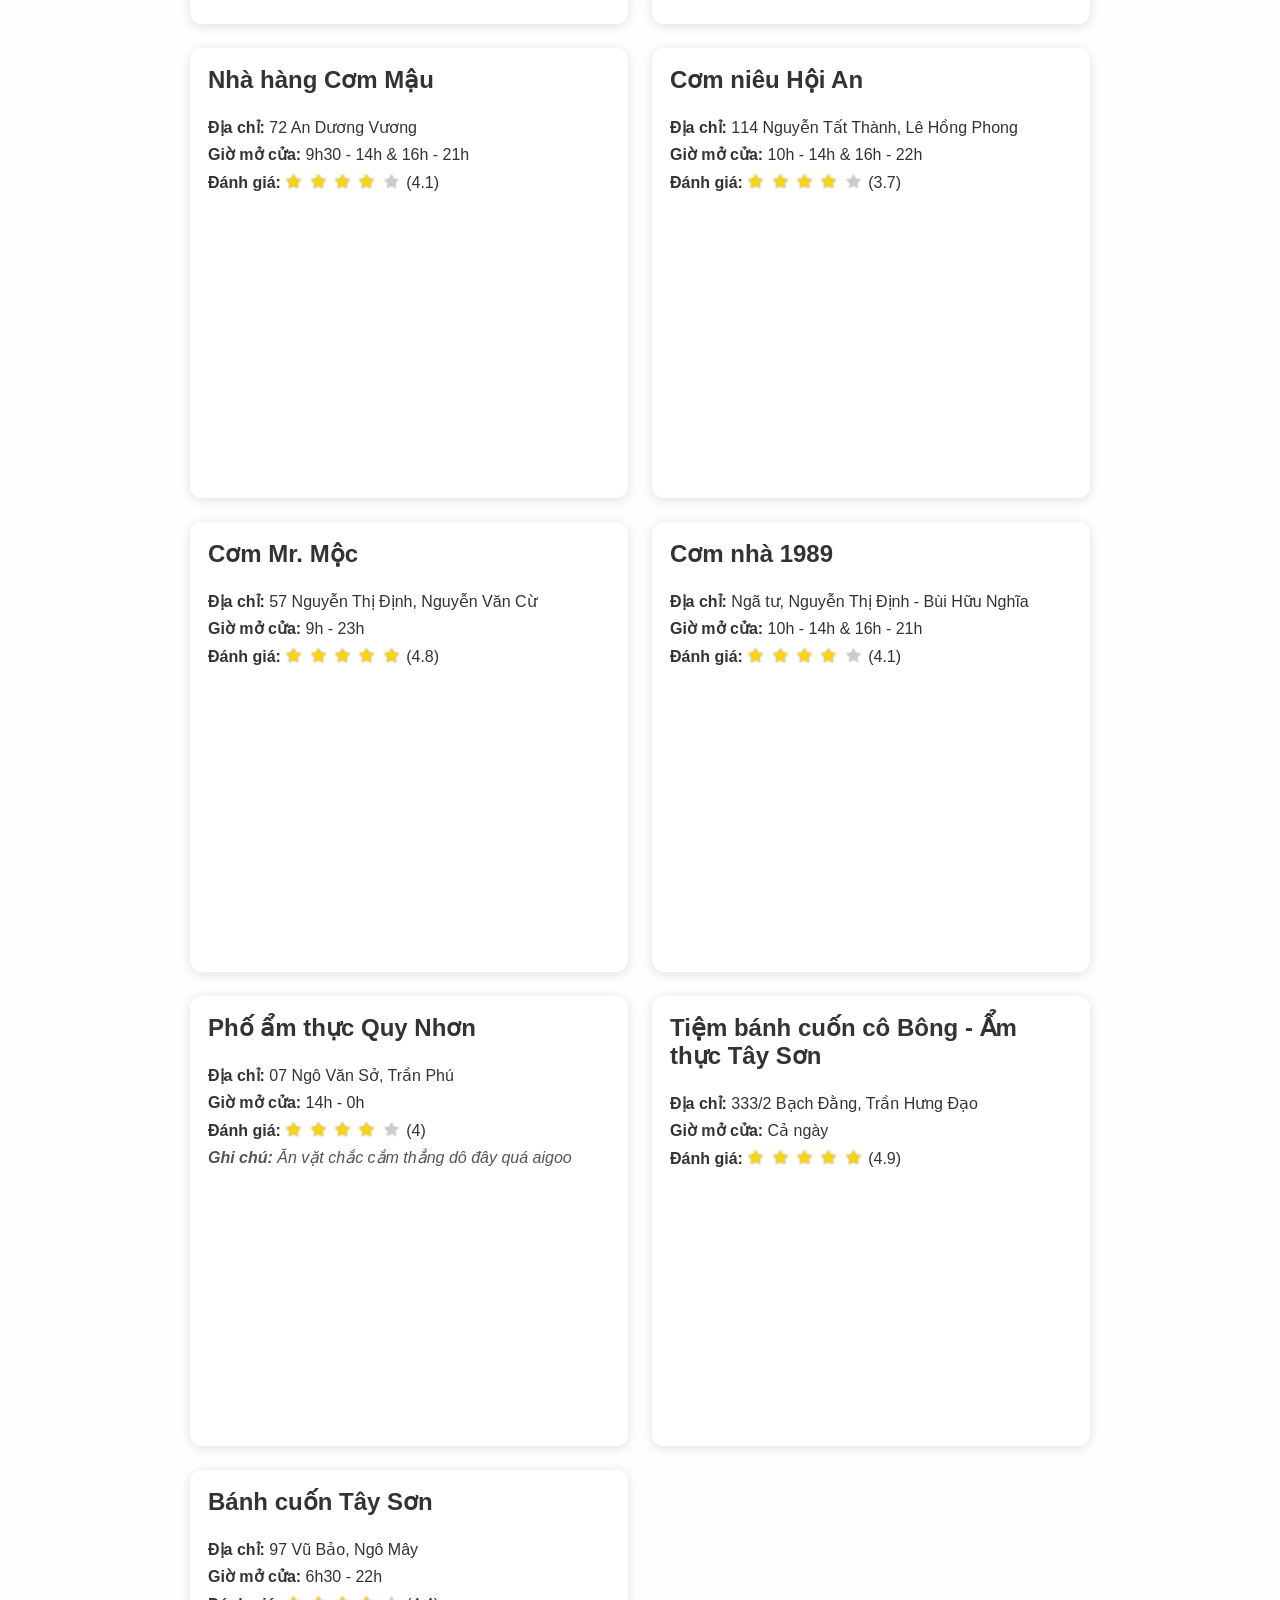
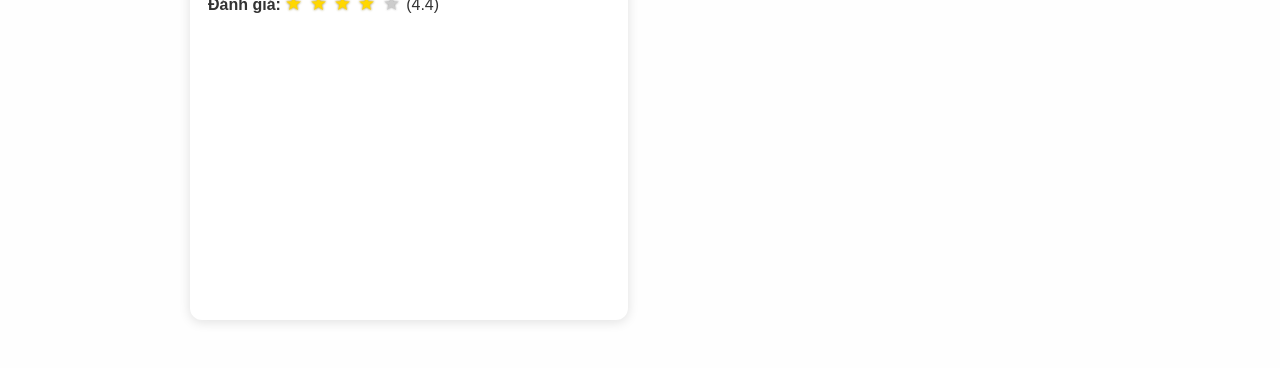
==== commit d719eb78: "thêm kỳ co" ====
--- a/index.html
+++ b/index.html
@@ -26,6 +26,7 @@
     </div>
     <nav>
       <button onclick="filterPlaces('all')">Tất cả</button>
+      <button onclick="filterPlaces('kyco')">Kỳ Co</button>
       <button onclick="filterPlaces('breakfast')">Ăn sáng</button>
       <button onclick="filterPlaces('lunch')">Ăn trưa</button>
       <button onclick="filterPlaces('dinner')">Ăn tối</button>
